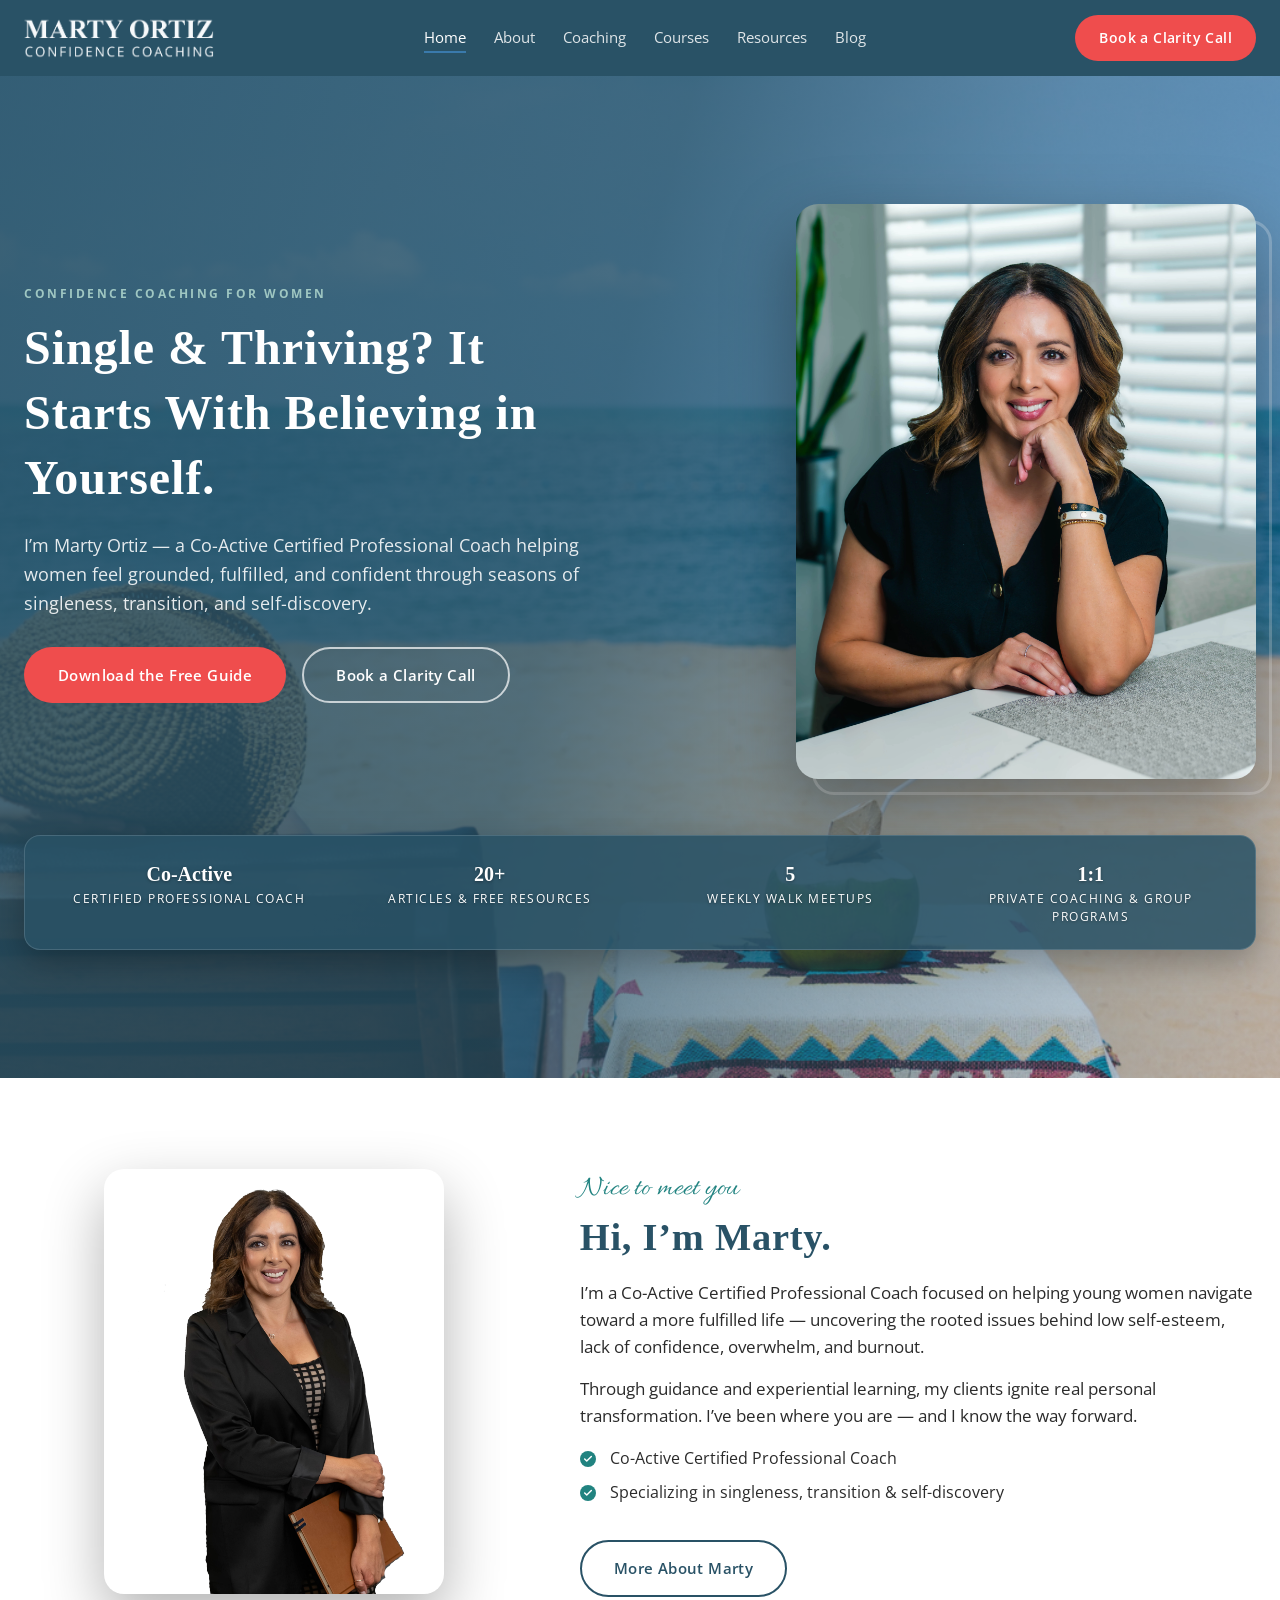
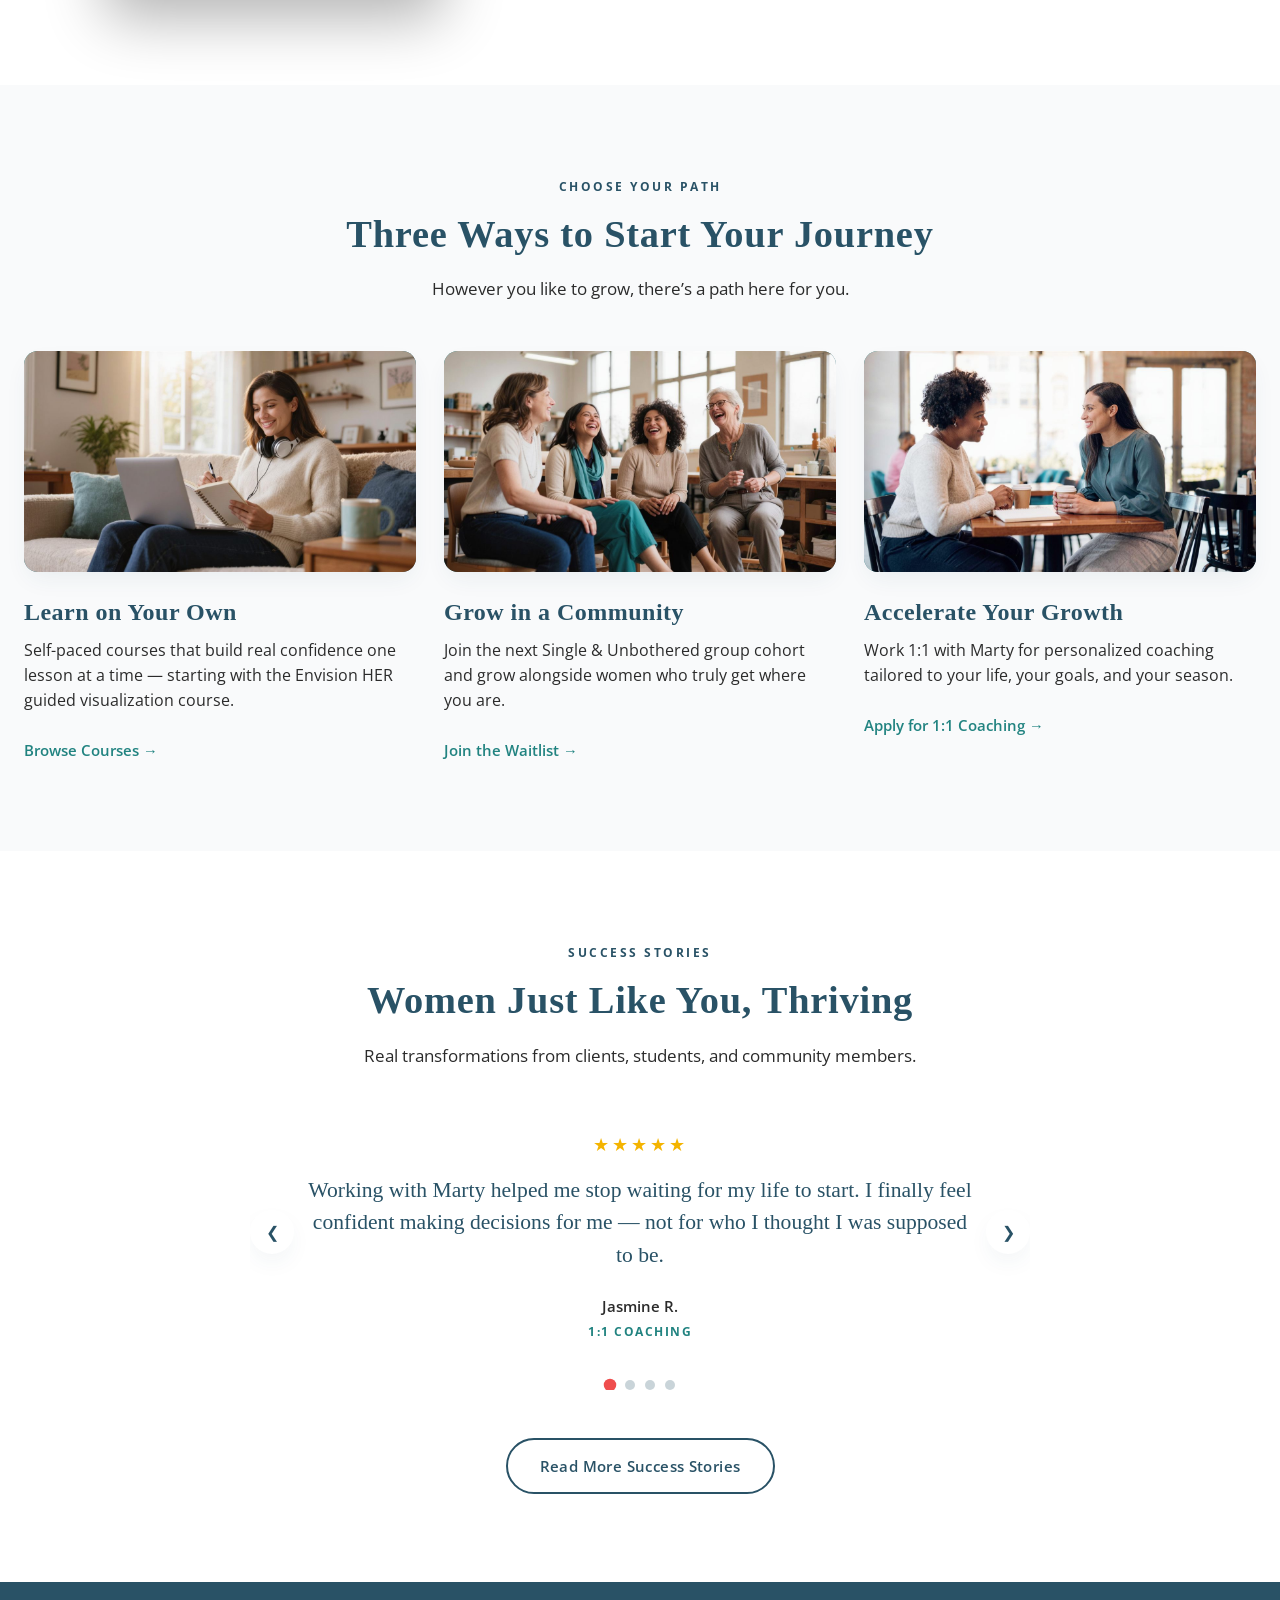
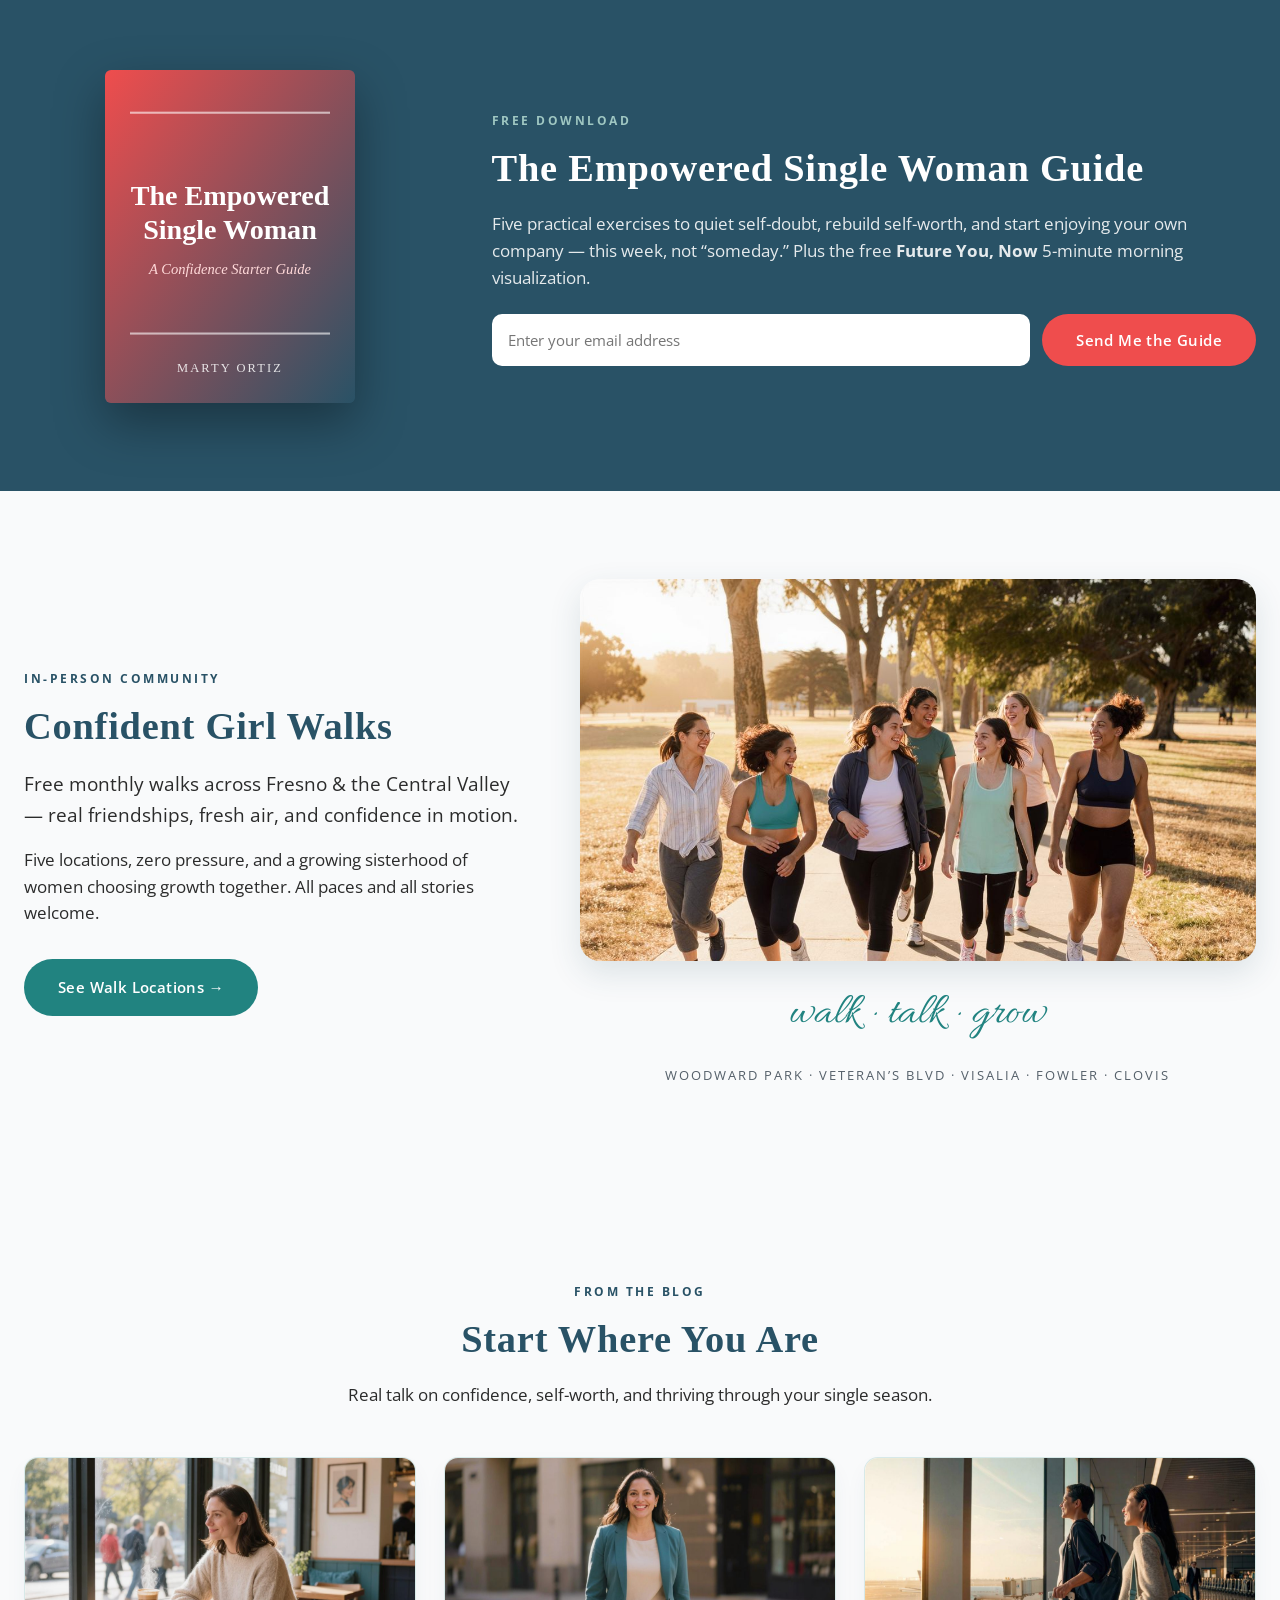
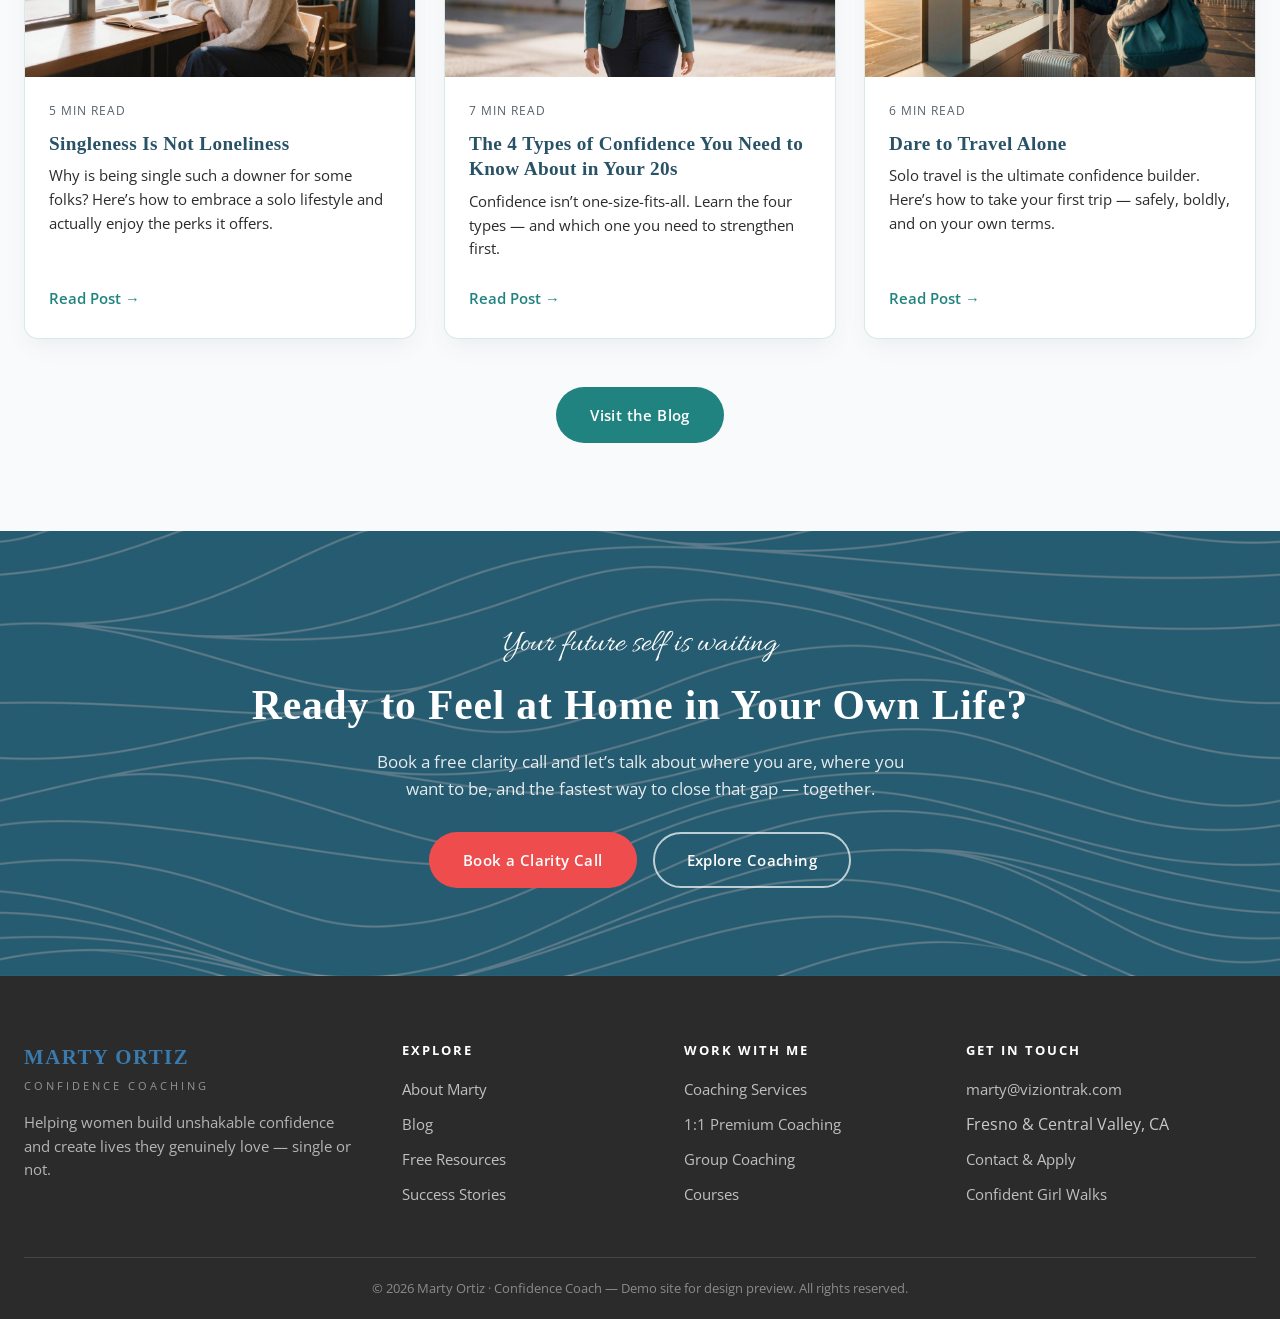
==== demo/index.html @ d579ccc9 "hero update" ====
<!DOCTYPE html>
<html lang="en">
<head>
    <meta charset="UTF-8">
    <meta name="viewport" content="width=device-width, initial-scale=1.0">
    <title>Marty Ortiz &mdash; Confidence Coaching for Single Women | Confidence Coach</title>
    <meta name="description" content="Demo: Confidence coaching for women navigating singleness, transition, and self-discovery. Build unshakable confidence with Marty Ortiz.">
    <link rel="icon" type="image/png" href="images/Asset 4@300x.png">
    <link rel="preconnect" href="https://fonts.googleapis.com">
    <link rel="preconnect" href="https://fonts.gstatic.com" crossorigin>
    <link href="https://fonts.googleapis.com/css2?family=Open+Sans:wght@300;400;600;700&family=Allura&display=swap" rel="stylesheet">
    <link rel="stylesheet" href="css/styles.css">
</head>
<body>

    <!-- ============ Shared header (identical markup on every page) ============ -->
    <header class="site-header" id="siteHeader">
        <div class="container header-inner">
            <a href="index.html" class="brand">
                <img src="images/Asset 4@300x.png" alt="Marty Ortiz Confidence Coaching" class="brand-logo">
            </a>

            <nav class="main-nav" id="mainNav" aria-label="Main navigation">
                <ul>
                    <li><a href="index.html" class="nav-link">Home</a></li>
                    <li><a href="about.html" class="nav-link">About</a></li>
                    <li><a href="coaching.html" class="nav-link">Coaching</a></li>
                    <li><a href="courses.html" class="nav-link">Courses</a></li>
                    <li><a href="resources.html" class="nav-link">Resources</a></li>
                    <li><a href="blog.html" class="nav-link">Blog</a></li>
                    <li class="nav-cta-mobile"><a href="contact.html" class="btn btn-primary btn-sm">Book a Clarity Call</a></li>
                </ul>
            </nav>

            <div class="header-actions">
                <a href="contact.html" class="btn btn-primary btn-nav">Book a Clarity Call</a>
                <button class="nav-toggle" id="navToggle" aria-label="Toggle navigation menu" aria-expanded="false" aria-controls="mainNav">
                    <span></span><span></span><span></span>
                </button>
            </div>
        </div>
    </header>

    <main>
        <!-- ============ Hero ============ -->
        <section class="hero">
            <div class="container">
                <div class="hero-grid">
                    <div class="hero-inner">
                        <span class="eyebrow eyebrow-light">Confidence Coaching for Women</span>
                        <h1>Single &amp; Thriving? It Starts With Believing in Yourself.</h1>
                        <p class="lead">I&rsquo;m Marty Ortiz &mdash; a Co-Active Certified Professional Coach helping women feel grounded, fulfilled, and confident through seasons of singleness, transition, and self-discovery.</p>
                        <div class="hero-ctas">
                            <a href="resources.html" class="btn btn-primary">Download the Free Guide</a>
                            <a href="contact.html" class="btn btn-ghost">Book a Clarity Call</a>
                        </div>
                    </div>
                    <div class="hero-photo">
                        <div class="portrait-frame">
                            <img src="images/Marty Ortiz Home Photos-35.webp" alt="Marty Ortiz, Confidence Coach for women" class="hero-photo-img">
                        </div>
                    </div>
                    <div class="hero-trust reveal">
                        <div class="trust-item">
                            <div class="trust-value">Co-Active</div>
                            <div class="trust-label">Certified Professional Coach</div>
                        </div>
                        <div class="trust-item">
                            <div class="trust-value">20+</div>
                            <div class="trust-label">Articles &amp; Free Resources</div>
                        </div>
                        <div class="trust-item">
                            <div class="trust-value">5</div>
                            <div class="trust-label">Weekly Walk Meetups</div>
                        </div>
                        <div class="trust-item">
                            <div class="trust-value">1:1</div>
                            <div class="trust-label">Private Coaching &amp; Group Programs</div>
                        </div>
                    </div>
                </div>
            </div>
        </section>

        <!-- ============ Meet Marty ============ -->
        <section class="section">
            <div class="container">
                <div class="split">
                    <div class="split-portrait reveal">
                        <div class="portrait-frame">
                            <img src="images/Marty Ortiz Headshots-10.png" alt="Marty Ortiz, Confidence Coach for women" class="portrait-photo">
                        </div>
                    </div>
                    <div class="reveal reveal-delay-1">
                        <span class="accent-script" style="font-size: 1.8rem;">Nice to meet you</span>
                        <h2>Hi, I&rsquo;m Marty.</h2>
                        <p>I&rsquo;m a Co-Active Certified Professional Coach focused on helping young women navigate toward a more fulfilled life &mdash; uncovering the rooted issues behind low self-esteem, lack of confidence, overwhelm, and burnout.</p>
                        <p>Through guidance and experiential learning, my clients ignite real personal transformation. I&rsquo;ve been where you are &mdash; and I know the way forward.</p>
                        <ul class="check-list">
                            <li>Co-Active Certified Professional Coach</li>
                            <li>Specializing in singleness, transition &amp; self-discovery</li>
                        </ul>
                        <a href="about.html" class="btn btn-outline mt-1">More About Marty</a>
                    </div>
                </div>
            </div>
        </section>

        <!-- ============ Journey paths ============ -->
        <section class="section section-alt">
            <div class="container">
                <div class="section-header reveal">
                    <span class="eyebrow">Choose Your Path</span>
                    <h2>Three Ways to Start Your Journey</h2>
                    <p>However you like to grow, there&rsquo;s a path here for you.</p>
                </div>
                <div class="grid grid-3">
                    <div class="card card--flat reveal">
                        <div class="card-media"><img src="images/path-learn-online.jpg" alt="Woman learning online with a laptop while journaling at home"></div>
                            <h3>Learn on Your Own</h3>
                        <p>Self-paced courses that build real confidence one lesson at a time &mdash; starting with the Envision HER guided visualization course.</p>
                        <a href="courses.html" class="card-link">Browse Courses &rarr;</a>
                    </div>
                    <div class="card card--flat reveal reveal-delay-1">
                        <div class="card-media"><img src="images/path-community-circle.jpg" alt="A small circle of women laughing together in a community workshop"></div>
                            <h3>Grow in a Community</h3>
                        <p>Join the next Single &amp; Unbothered group cohort and grow alongside women who truly get where you are.</p>
                        <a href="coaching-group.html" class="card-link">Join the Waitlist &rarr;</a>
                    </div>
                    <div class="card card--flat reveal reveal-delay-2">
                        <div class="card-media"><img src="images/path-1on1-coaching.jpg" alt="A coach and client in a warm one-on-one conversation over coffee"></div>
                            <h3>Accelerate Your Growth</h3>
                        <p>Work 1:1 with Marty for personalized coaching tailored to your life, your goals, and your season.</p>
                        <a href="coaching-1on1.html" class="card-link">Apply for 1:1 Coaching &rarr;</a>
                    </div>
                </div>
            </div>
        </section>


        <!-- ============ Testimonials ============ -->
        <section class="section">
            <div class="container">
                <div class="section-header reveal">
                    <span class="eyebrow">Success Stories</span>
                    <h2>Women Just Like You, Thriving</h2>
                    <p>Real transformations from clients, students, and community members.</p>
                </div>

                <div class="testimonial-slider reveal" id="testimonialSlider">
                    <div class="slider-track">
                        <div class="slider-slide">
                            <div class="stars">&#9733;&#9733;&#9733;&#9733;&#9733;</div>
                            <blockquote>Working with Marty helped me stop waiting for my life to start. I finally feel confident making decisions for me &mdash; not for who I thought I was supposed to be.</blockquote>
                            <div class="quote-author">Jasmine R.</div>
                            <div class="quote-tag">1:1 Coaching</div>
                        </div>
                        <div class="slider-slide">
                            <div class="stars">&#9733;&#9733;&#9733;&#9733;&#9733;</div>
                            <blockquote>Single &amp; Unbothered changed how I see this season of my life. I went from counting the days to actually enjoying them.</blockquote>
                            <div class="quote-author">Alyssa M.</div>
                            <div class="quote-tag">Group Coaching</div>
                        </div>
                        <div class="slider-slide">
                            <div class="stars">&#9733;&#9733;&#9733;&#9733;&#9733;</div>
                            <blockquote>The Envision HER visualizations are part of my morning routine now. Five minutes, and I show up differently all day.</blockquote>
                            <div class="quote-author">Denise T.</div>
                            <div class="quote-tag">Envision HER Course</div>
                        </div>
                        <div class="slider-slide">
                            <div class="stars">&#9733;&#9733;&#9733;&#9733;&#9733;</div>
                            <blockquote>Confident Girl Walks got me out of the house and into a community. I came for the walks and stayed for the friendships.</blockquote>
                            <div class="quote-author">Mariana G.</div>
                            <div class="quote-tag">Confident Girl Walks</div>
                        </div>
                    </div>
                    <button class="slider-arrow slider-prev" aria-label="Previous testimonial">&#10094;</button>
                    <button class="slider-arrow slider-next" aria-label="Next testimonial">&#10095;</button>
                    <div class="slider-dots"></div>
                </div>

                <div class="text-center mt-3 reveal">
                    <a href="success-stories.html" class="btn btn-outline">Read More Success Stories</a>
                </div>
            </div>
        </section>

        <!-- ============ Free guide banner (lead magnet) ============ -->
        <section class="section guide-banner">
            <div class="container">
                <div class="guide-grid">
                    <div class="guide-cover reveal">
                        <svg viewBox="0 0 240 320" role="img" aria-label="The Empowered Single Woman guide cover">
                            <defs>
                                <linearGradient id="guideBg" x1="0" y1="0" x2="1" y2="1">
                                    <stop offset="0" stop-color="#ef4d4d"/>
                                    <stop offset="1" stop-color="#295266"/>
                                </linearGradient>
                            </defs>
                            <rect width="240" height="320" rx="4" fill="url(#guideBg)"/>
                            <rect x="24" y="40" width="192" height="2" fill="#ffffff" opacity="0.6"/>
                            <text x="120" y="130" text-anchor="middle" font-family="Georgia, serif" font-size="27" font-weight="bold" fill="#ffffff">The Empowered</text>
                            <text x="120" y="162" text-anchor="middle" font-family="Georgia, serif" font-size="27" font-weight="bold" fill="#ffffff">Single Woman</text>
                            <text x="120" y="196" text-anchor="middle" font-family="Georgia, serif" font-size="14" font-style="italic" fill="#ffd9d9">A Confidence Starter Guide</text>
                            <text x="120" y="290" text-anchor="middle" font-family="Georgia, serif" font-size="12" letter-spacing="2" fill="#ffffff" opacity="0.85">MARTY ORTIZ</text>
                            <rect x="24" y="252" width="192" height="2" fill="#ffffff" opacity="0.6"/>
                        </svg>
                    </div>
                    <div class="reveal reveal-delay-1">
                        <span class="eyebrow eyebrow-light">Free Download</span>
                        <h2>The Empowered Single Woman Guide</h2>
                        <p>Five practical exercises to quiet self-doubt, rebuild self-worth, and start enjoying your own company &mdash; this week, not &ldquo;someday.&rdquo; Plus the free <strong>Future You, Now</strong> 5-minute morning visualization.</p>
                        <form class="optin-form" data-optin novalidate>
                            <input type="email" class="form-control" placeholder="Enter your email address" aria-label="Email address" required>
                            <button type="submit" class="btn btn-primary">Send Me the Guide</button>
                        </form>
                        <div class="form-success" role="status">You&rsquo;re in! Check your inbox &mdash; your guide is on its way. (Demo: no email is actually sent.)</div>
                    </div>
                </div>
            </div>
        </section>

        <!-- ============ Community: Confident Girl Walks ============ -->
        <section class="section section-alt">
            <div class="container">
                <div class="split reveal" style="align-items:center;">
                    <div>
                        <span class="eyebrow">In-Person Community</span>
                        <h2>Confident Girl Walks</h2>
                        <p class="lead">Free monthly walks across Fresno &amp; the Central Valley &mdash; real friendships, fresh air, and confidence in motion.</p>
                        <p>Five locations, zero pressure, and a growing sisterhood of women choosing growth together. All paces and all stories welcome.</p>
                        <a href="confident-girl-walks.html" class="btn btn-secondary" style="margin-top:1rem;">See Walk Locations &rarr;</a>
                    </div>
                    <div class="text-center">
                        <img src="images/community-walk-group.jpg" alt="Women laughing and walking together at a Confident Girl Walk" style="width:100%; border-radius:20px; box-shadow:var(--shadow-md); display:block; margin-bottom:18px;">
                        <span class="accent-script" style="font-size:2.8rem; color:var(--accent-teal);">walk &middot; talk &middot; grow</span>
                        <p style="font-size:0.82rem; letter-spacing:2px; text-transform:uppercase; color:var(--text-light); margin-top:14px;">Woodward Park &middot; Veteran&rsquo;s Blvd &middot; Visalia &middot; Fowler &middot; Clovis</p>
                    </div>
                </div>
            </div>
        </section>

        <!-- ============ Blog teaser ============ -->
        <section class="section section-alt">
            <div class="container">
                <div class="section-header reveal">
                    <span class="eyebrow">From the Blog</span>
                    <h2>Start Where You Are</h2>
                    <p>Real talk on confidence, self-worth, and thriving through your single season.</p>
                </div>
                <div class="grid grid-3">
                    <article class="card blog-card reveal">
                        <div class="blog-thumb thumb-1" style="background-image:url('images/blog-thumb-singleness.jpg'); background-size:cover; background-position:center;">
                        </div>
                        <div class="blog-body">
                            <div class="blog-meta">5 min read</div>
                            <h3>Singleness Is Not Loneliness</h3>
                            <p>Why is being single such a downer for some folks? Here&rsquo;s how to embrace a solo lifestyle and actually enjoy the perks it offers.</p>
                            <a href="blog-post.html" class="card-link">Read Post &rarr;</a>
                        </div>
                    </article>
                    <article class="card blog-card reveal reveal-delay-1">
                        <div class="blog-thumb thumb-2" style="background-image:url('images/blog-thumb-confidence-street.jpg'); background-size:cover; background-position:center;">
                        </div>
                        <div class="blog-body">
                            <div class="blog-meta">7 min read</div>
                            <h3>The 4 Types of Confidence You Need to Know About in Your 20s</h3>
                            <p>Confidence isn&rsquo;t one-size-fits-all. Learn the four types &mdash; and which one you need to strengthen first.</p>
                            <a href="blog-post.html" class="card-link">Read Post &rarr;</a>
                        </div>
                    </article>
                    <article class="card blog-card reveal reveal-delay-2">
                        <div class="blog-thumb thumb-3" style="background-image:url('images/blog-thumb-solo-travel.jpg'); background-size:cover; background-position:center;">
                        </div>
                        <div class="blog-body">
                            <div class="blog-meta">6 min read</div>
                            <h3>Dare to Travel Alone</h3>
                            <p>Solo travel is the ultimate confidence builder. Here&rsquo;s how to take your first trip &mdash; safely, boldly, and on your own terms.</p>
                            <a href="blog-post.html" class="card-link">Read Post &rarr;</a>
                        </div>
                    </article>
                </div>
                <div class="text-center mt-3 reveal">
                    <a href="blog.html" class="btn btn-secondary">Visit the Blog</a>
                </div>
            </div>
        </section>

        <!-- ============ Final CTA ============ -->
        <section class="section bg-teal cta-final text-center">
            <div class="container">
                <span class="accent-script">Your future self is waiting</span>
                <h2>Ready to Feel at Home in Your Own Life?</h2>
                <p>Book a free clarity call and let&rsquo;s talk about where you are, where you want to be, and the fastest way to close that gap &mdash; together.</p>
                <div class="cta-buttons">
                    <a href="contact.html" class="btn btn-primary">Book a Clarity Call</a>
                    <a href="coaching.html" class="btn btn-ghost">Explore Coaching</a>
                </div>
            </div>
        </section>
    </main>

    <!-- ============ Shared footer (identical markup on every page) ============ -->
    <footer class="site-footer">
        <div class="container">
            <div class="footer-grid">
                <div>
                    <div class="footer-brand-name">Marty Ortiz</div>
                    <div class="footer-brand-tag">Confidence Coaching</div>
                    <p>Helping women build unshakable confidence and create lives they genuinely love &mdash; single or not.</p>
                </div>
                <div>
                    <div class="footer-heading">Explore</div>
                    <ul class="footer-links">
                        <li><a href="about.html">About Marty</a></li>
                        <li><a href="blog.html">Blog</a></li>
                        <li><a href="resources.html">Free Resources</a></li>
                        <li><a href="success-stories.html">Success Stories</a></li>
                    </ul>
                </div>
                <div>
                    <div class="footer-heading">Work With Me</div>
                    <ul class="footer-links">
                        <li><a href="coaching.html">Coaching Services</a></li>
                        <li><a href="coaching-1on1.html">1:1 Premium Coaching</a></li>
                        <li><a href="coaching-group.html">Group Coaching</a></li>
                        <li><a href="courses.html">Courses</a></li>
                    </ul>
                </div>
                <div>
                    <div class="footer-heading">Get In Touch</div>
                    <ul class="footer-links">
                        <li><a href="mailto:marty@viziontrak.com">marty@viziontrak.com</a></li>
                        <li>Fresno &amp; Central Valley, CA</li>
                        <li><a href="contact.html">Contact &amp; Apply</a></li>
                        <li><a href="confident-girl-walks.html">Confident Girl Walks</a></li>
                    </ul>
                </div>
            </div>
            <div class="footer-bottom">
                &copy; <span class="js-year">2026</span> Marty Ortiz &middot; Confidence Coach &mdash; Demo site for design preview. All rights reserved.
            </div>
        </div>
    </footer>

    <script src="js/main.js"></script>
</body>
</html>
---- demo/css/styles.css ----
/* ============================================================
   VIZION TRAK - MARTY ORTIZ CONFIDENCE COACHING (DEMO)
   Design system built from design.md brand tokens
   ------------------------------------------------------------
   Primary Blue #3a7aac | Deep Teal #218380 | Charcoal #2b2b2b
   Dark Navy  #295266 | Vibrant Red #ef4d4d
   Headings: Times New Roman Bold
   Body:     Open Sans Light / Regular
   Accent:   Allura
   ============================================================ */

:root {
    /* Brand palette */
    --brand-primary-blue: #3a7aac;
    --brand-deep-teal: #218380;
    --brand-charcoal: #2b2b2b;
    --brand-dark-navy: #295266;
    --brand-vibrant-red: #ef4d4d;

    /* Semantic aliases */
    --primary: var(--brand-primary-blue);
    --primary-dark: var(--brand-dark-navy);
    --accent: var(--brand-vibrant-red);
    --accent-teal: var(--brand-deep-teal);
    --text-main: var(--brand-charcoal);
    --text-light: #55606a;
    --bg-white: #ffffff;
    --bg-offwhite: #F9FAFB;
    --bg-light: #edf3f8;

    /* Typography */
    --font-heading: 'Times New Roman', Georgia, serif;
    --font-body: 'Open Sans', 'Segoe UI', Tahoma, Geneva, Verdana, sans-serif;
    --font-accent: 'Allura', 'Brush Script MT', cursive;

    /* Layout & effects */
    --container: 1368px;
    --radius: 14px;
    --shadow-sm: 0 10px 25px -5px rgba(41, 82, 102, 0.08);
    --shadow-md: 0 12px 32px rgba(41, 82, 102, 0.14);
    --transition: all 0.25s ease;
}

/* ---------- Cross-Document View Transitions (per transitions-guide.md) ---------- */
@media (prefers-reduced-motion: no-preference) {
    @view-transition {
        navigation: auto;
    }

    /* Fixed header navigation during transitions */
    .site-header {
        view-transition-name: site-header;
    }

    /* Animate main content container across page loads */
    main {
        view-transition-name: page-content;
    }

    ::view-transition-group(page-content) {
        animation-duration: 0.4s;
        animation-timing-function: cubic-bezier(0.4, 0, 0.2, 1);
    }

    ::view-transition-old(page-content) {
        animation-name: page-slide-out;
    }

    ::view-transition-new(page-content) {
        animation-name: page-slide-in;
    }

    /* Shared Element Morph Transitions */
    .hero-portrait, .hero-photo, .portrait-card {
        view-transition-name: marty-portrait;
    }

    .blog-thumb-featured, .blog-post-hero-thumb {
        view-transition-name: featured-blog-image;
    }

    @keyframes page-slide-out {
        from {
            opacity: 1;
            transform: translateY(0);
        }
        to {
            opacity: 0;
            transform: translateY(-12px);
        }
    }

    @keyframes page-slide-in {
        from {
            opacity: 0;
            transform: translateY(16px);
        }
        to {
            opacity: 1;
            transform: translateY(0);
        }
    }
}

/* ---------- Reset & base ---------- */
* { margin: 0; padding: 0; box-sizing: border-box; }

html { scroll-behavior: smooth; }

body {
    font-family: var(--font-body);
    font-weight: 400;
    color: var(--text-main);
    line-height: 1.6;
    background-color: var(--bg-white);
}

img { max-width: 100%; display: block; }

a { color: var(--primary-dark); text-decoration: none; transition: var(--transition); }
a:hover { color: var(--primary); }

ul { list-style: none; }

/* ---------- Typography ---------- */
h1, h2, h3, h4 {
    font-family: var(--font-heading);
    font-weight: 700;
    color: var(--primary-dark);
    line-height: 1.35;
    letter-spacing: 0.02em;
    margin-bottom: 1rem;
}
h1 { font-size: 3rem; }
h2 { font-size: 2.4rem; }
h3 { font-size: 1.5rem; }
h4 { font-size: 1.15rem; }

p { margin-bottom: 1rem; font-size: 1.05rem; color: var(--text-main); }

.accent-script {
    font-family: var(--font-accent);
    color: var(--accent-teal);
    font-weight: 400;
    font-size: 1.6rem;
}

.eyebrow {
    display: inline-block;
    font-size: 0.78rem;
    font-weight: 700;
    letter-spacing: 2.5px;
    text-transform: uppercase;
    color: var(--primary-dark);
    margin-bottom: 0.75rem;
}

.lead { font-size: 1.2rem; }

/* ---------- Layout ---------- */
.container {
    width: 100%;
    max-width: var(--container);
    margin: 0 auto;
    padding: 0 24px;
}

.section { padding: 88px 0; }
.section-alt { background-color: var(--bg-offwhite); }
.section-teal { background-color: var(--accent-teal); }
.section-teal h2, .section-teal h3 { color: #ffffff; }
.section-teal p { color: rgba(255, 255, 255, 0.9); }

.section-header {
    max-width: 640px;
    margin: 0 auto 3rem;
    text-align: center;
}

.grid { display: grid; gap: 28px; }
.grid-2 { grid-template-columns: repeat(2, 1fr); }
.grid-3 { grid-template-columns: repeat(3, 1fr); }
.grid-4 { grid-template-columns: repeat(4, 1fr); }

/* ---------- Buttons ---------- */
.btn {
    display: inline-block;
    padding: 14px 32px;
    border-radius: 50px;
    font-family: var(--font-body);
    font-size: 0.95rem;
    font-weight: 600;
    letter-spacing: 0.4px;
    text-align: center;
    cursor: pointer;
    border: 2px solid transparent;
    transition: var(--transition);
}

.btn-primary { background-color: var(--accent); color: #ffffff; }
.btn-primary:hover {
    background-color: #d93e3e;
    color: #ffffff;
    transform: translateY(-2px);
    box-shadow: 0 8px 20px rgba(239, 77, 77, 0.35);
}

.btn-secondary { background-color: var(--accent-teal); color: #ffffff; }
.btn-secondary:hover {
    background-color: var(--primary-dark);
    color: #ffffff;
    transform: translateY(-2px);
    box-shadow: 0 8px 20px rgba(33, 131, 128, 0.35);
}

.btn-ghost { background-color: transparent; color: #ffffff; border-color: rgba(255, 255, 255, 0.7); }
.btn-ghost:hover { background-color: rgba(255, 255, 255, 0.12); color: #ffffff; }

.btn-outline { background-color: transparent; color: var(--primary-dark); border-color: var(--primary-dark); }
.btn-outline:hover { background-color: var(--primary-dark); color: #ffffff; }

/* Brand button variants (Chunk 9 - used across sub-pages) */
.btn-teal { background-color: var(--accent-teal); color: #ffffff; }
.btn-teal:hover { background-color: var(--primary-dark); color: #ffffff; transform: translateY(-2px); box-shadow: var(--shadow-md); }
.btn-accent { background-color: var(--accent); color: #ffffff; }
.btn-accent:hover { background-color: #d63838; color: #ffffff; transform: translateY(-2px); box-shadow: var(--shadow-md); }

.btn-sm { padding: 10px 22px; font-size: 0.85rem; }

/* ---------- Cards ---------- */
.card {
    background: var(--bg-white);
    border-radius: var(--radius);
    box-shadow: var(--shadow-sm);
    padding: 32px 28px;
    border: 1px solid rgba(33, 131, 128, 0.18);
    transition: var(--transition);
}
.card:hover { transform: translateY(-6px); box-shadow: var(--shadow-md); }

.card-icon {
    width: 56px;
    height: 56px;
    border-radius: 16px;
    display: flex;
    align-items: center;
    justify-content: center;
    background: var(--accent-teal);
    margin-bottom: 1.2rem;
    color: #ffffff;
}
.card-icon svg { width: 28px; height: 28px; }
.card-icon img {
    width: 100%;
    height: 100%;
    object-fit: cover;
    display: block;
    border-radius: inherit;
}

.card-media {
    margin: -32px -28px 24px;
    height: auto;
    aspect-ratio: 16 / 9;
    min-height: 160px;
    overflow: hidden;
    border-radius: var(--radius) var(--radius) 0 0;
    background: linear-gradient(135deg, var(--accent-teal), var(--primary-dark));
}
.card-media img { width: 100%; height: 100%; object-fit: cover; display: block; }

/* Flat card variant — no box chrome; imagery + text float on tinted bg */
.card--flat {
    background: transparent;
    border: none;
    box-shadow: none;
    padding: 0;
}
.card--flat:hover { transform: none; box-shadow: none; }
.card--flat .card-media {
    margin: 0 0 24px;
    border-radius: var(--radius);
    box-shadow: var(--shadow-sm);
}

.card h3 { margin-bottom: 0.6rem; }
.card p { font-size: 0.98rem; }
.card-link {
    display: inline-block;
    margin-top: 0.6rem;
    font-weight: 600;
    font-size: 0.92rem;
    color: var(--accent-teal);
}
.card-link:hover { color: var(--accent); }


/* ---------- Eyebrow variant on dark backgrounds ---------- */
.eyebrow-light { color: #9fc7c2; }

/* ---------- Header / Navigation ---------- */
.site-header {
    position: sticky;
    top: 0;
    z-index: 100;
    background-color: var(--primary-dark);
    transition: var(--transition);
}
.site-header.scrolled { box-shadow: 0 4px 18px rgba(0, 0, 0, 0.25); }

.header-inner {
    display: flex;
    align-items: center;
    justify-content: space-between;
    gap: 24px;
    height: 76px;
}

.brand { display: flex; align-items: center; line-height: 1.15; text-decoration: none; }
.brand-logo {
    height: 44px;
    width: auto;
    display: block;
}
.brand-name {
    font-family: var(--font-heading);
    font-size: 1.45rem;
    font-weight: 700;
    letter-spacing: 1.5px;
    text-transform: uppercase;
    color: #ffffff;
}
.brand-tag {
    font-size: 0.62rem;
    font-weight: 400;
    letter-spacing: 3px;
    text-transform: uppercase;
    color: var(--primary);
}
.brand:hover .brand-name { color: #ffffff; }

.main-nav ul { display: flex; gap: 28px; align-items: center; }
.nav-link {
    color: rgba(255, 255, 255, 0.85);
    font-size: 0.92rem;
    font-weight: 400;
    position: relative;
    padding: 6px 0;
}
.nav-link::after {
    content: '';
    position: absolute;
    left: 0;
    bottom: 0;
    width: 0;
    height: 2px;
    background-color: var(--primary);
    transition: var(--transition);
}
.nav-link:hover, .nav-link.active { color: #ffffff; }
.nav-link:hover::after, .nav-link.active::after { width: 100%; }

.header-actions { display: flex; align-items: center; gap: 16px; }
.btn-nav { padding: 10px 22px; font-size: 0.85rem; }
.nav-cta-mobile { display: none; }

.nav-toggle {
    display: none;
    flex-direction: column;
    justify-content: center;
    gap: 5px;
    width: 44px;
    height: 44px;
    background: transparent;
    border: none;
    cursor: pointer;
    padding: 8px;
}
.nav-toggle span {
    display: block;
    height: 2px;
    width: 100%;
    background-color: #ffffff;
    border-radius: 2px;
    transition: var(--transition);
}
.nav-toggle.open span:nth-child(1) { transform: translateY(7px) rotate(45deg); }
.nav-toggle.open span:nth-child(2) { opacity: 0; }
.nav-toggle.open span:nth-child(3) { transform: translateY(-7px) rotate(-45deg); }

/* ---------- Hero ---------- */
.hero {
    background-image: url('../images/iStock-2278855256.jpg');
    background-size: cover;
    background-position: center 62%;
    background-repeat: no-repeat;
    background-color: var(--brand-dark-navy);
    color: #ffffff;
    padding: 128px 0;
    position: relative;
    overflow: hidden;
}
.hero::before {
    content: '';
    position: absolute;
    inset: 0;
    /* Stronger navy on the left (over the text), lighter over Marty on the right */
    background: linear-gradient(105deg, rgba(41, 82, 102, 0.88) 0%, rgba(41, 82, 102, 0.78) 45%, rgba(41, 82, 102, 0.45) 70%, rgba(41, 82, 102, 0.18) 100%);
    pointer-events: none;
}
.hero-inner { position: relative; z-index: 1; }
.hero h1 { color: #ffffff; margin-bottom: 1.2rem; }
.hero p { color: rgba(255, 255, 255, 0.88); }
.hero .lead { font-size: 1.15rem; }
.hero-ctas { display: flex; gap: 16px; flex-wrap: wrap; margin-top: 1.8rem; }

/* ---------- Footer ---------- */
.site-footer { background-color: var(--brand-charcoal); color: rgba(255, 255, 255, 0.75); }
.footer-grid {
    display: grid;
    grid-template-columns: 1.4fr 1fr 1fr 1.2fr;
    gap: 40px;
    padding: 64px 0 40px;
}
.footer-brand-name {
    font-family: var(--font-heading);
    font-size: 1.3rem;
    font-weight: 700;
    letter-spacing: 1.5px;
    text-transform: uppercase;
    color: var(--primary);
    margin-bottom: 4px;
}
.footer-brand-tag {
    font-size: 0.7rem;
    letter-spacing: 3px;
    text-transform: uppercase;
    color: rgba(255, 255, 255, 0.5);
    margin-bottom: 1rem;
}
.site-footer p { font-size: 0.92rem; color: rgba(255, 255, 255, 0.65); }
.footer-heading {
    font-family: var(--font-body);
    font-size: 0.8rem;
    font-weight: 700;
    letter-spacing: 2px;
    text-transform: uppercase;
    color: #ffffff;
    margin-bottom: 1rem;
}
.footer-links li { margin-bottom: 0.6rem; }
.footer-links a { color: rgba(255, 255, 255, 0.7); font-size: 0.92rem; }
.footer-links a:hover { color: var(--primary); }
.footer-bottom {
    border-top: 1px solid rgba(255, 255, 255, 0.12);
    padding: 20px 0;
    text-align: center;
    font-size: 0.82rem;
    color: rgba(255, 255, 255, 0.45);
}

/* ---------- Forms ---------- */
.form-group { margin-bottom: 1.2rem; }
.form-group label {
    display: block;
    font-size: 0.85rem;
    font-weight: 600;
    color: var(--primary-dark);
    margin-bottom: 0.4rem;
}
.form-control {
    width: 100%;
    padding: 13px 16px;
    font-family: var(--font-body);
    font-size: 0.95rem;
    font-weight: 400;
    color: var(--text-main);
    background: var(--bg-white);
    border: 1.5px solid #d5dfe8;
    border-radius: 10px;
    transition: var(--transition);
}
.form-control:focus {
    outline: none;
    border-color: var(--primary);
    box-shadow: 0 0 0 3px rgba(58, 122, 172, 0.18);
}
textarea.form-control { resize: vertical; min-height: 120px; }
.form-note { font-size: 0.8rem; color: var(--text-light); }
.form-success {
    display: none;
    background: #e7f6f3;
    border: 1px solid var(--accent-teal);
    color: #155e57;
    padding: 16px 20px;
    border-radius: 10px;
    font-size: 0.95rem;
}
.form-success.show { display: block; }

/* ---------- Scroll reveal ---------- */
.reveal {
    opacity: 0;
    transform: translateY(28px);
    transition: opacity 0.6s ease, transform 0.6s ease;
}
.reveal.visible { opacity: 1; transform: translateY(0); }
.reveal-delay-1 { transition-delay: 0.12s; }
.reveal-delay-2 { transition-delay: 0.24s; }

@media (prefers-reduced-motion: reduce) {
    .reveal { opacity: 1; transform: none; transition: none; }
    html { scroll-behavior: auto; }
}

/* ---------- Utilities ---------- */
.text-center { text-align: center; }
.mt-1 { margin-top: 1rem; }
.mt-2 { margin-top: 2rem; }
.mt-3 { margin-top: 3rem; }
.mb-0 { margin-bottom: 0; }

/* ---------- Responsive ---------- */
@media (max-width: 960px) {
    .grid-4 { grid-template-columns: repeat(2, 1fr); }
    .grid-3 { grid-template-columns: repeat(2, 1fr); }
    .footer-grid { grid-template-columns: repeat(2, 1fr); }
}

@media (max-width: 768px) {
    h1 { font-size: 2.2rem; }
    h2 { font-size: 1.9rem; }
    .section { padding: 64px 0; }

    .main-nav {
        position: absolute;
        top: 76px;
        left: 0;
        right: 0;
        background-color: var(--primary-dark);
        border-top: 1px solid rgba(255, 255, 255, 0.12);
        max-height: 0;
        overflow: hidden;
        transition: max-height 0.3s ease;
    }
    .main-nav.open { max-height: 480px; }
    .main-nav ul { flex-direction: column; align-items: flex-start; gap: 0; padding: 12px 24px 22px; }
    .main-nav li { width: 100%; }
    .nav-link { display: block; padding: 12px 0; }
    .nav-cta-mobile { display: block; margin-top: 10px; }
    .nav-toggle { display: flex; }
    .btn-nav { display: none; }

    .hero { padding: 88px 0; }
    .grid-2, .grid-3, .grid-4 { grid-template-columns: 1fr; }
    .footer-grid { grid-template-columns: 1fr; gap: 28px; padding: 48px 0 32px; }
}


/* ============================================================
   CHUNK 1 - HOME PAGE COMPONENTS
   ============================================================ */

/* ---------- Hero grid + portrait ---------- */
.hero-grid {
    display: grid;
    grid-template-columns: 1fr 1fr;
    grid-template-areas:
        "inner photo"
        "trust trust";
    gap: 56px;
    align-items: center;
    position: relative;
    z-index: 1;
}
.hero-inner { grid-area: inner; }
.hero-photo { grid-area: photo; }
.hero-trust { grid-area: trust; }

/* Trust signals inside the hero — dark translucent panel so they read clearly over the busy bg image */
.hero-trust {
    display: grid;
    grid-template-columns: repeat(4, 1fr);
    gap: 24px;
    padding: 22px 26px;
    background: rgba(41, 82, 102, 0.86);
    border: 1px solid rgba(255, 255, 255, 0.14);
    border-radius: 16px;
    box-shadow: 0 12px 34px rgba(0, 0, 0, 0.28);
    text-align: center;
}
.hero-trust .trust-item .trust-value {
    font-family: var(--font-heading);
    font-weight: 700;
    font-size: 1.25rem;
    color: #ffffff;
    text-shadow: 0 1px 3px rgba(0, 0, 0, 0.35);
}
.hero-trust .trust-item .trust-label {
    font-size: 0.72rem;
    letter-spacing: 1.5px;
    text-transform: uppercase;
    color: #ffffff;
    text-shadow: 0 1px 3px rgba(0, 0, 0, 0.35);
}

/* Hero photo (right column) — framed, true <img> so the person is never cropped */
.hero-photo {
    max-width: 460px;
    justify-self: end;
    position: relative;
}
.hero-photo::before {
    content: '';
    position: absolute;
    inset: 16px -16px -16px 16px;
    border: 3px solid rgba(255, 255, 255, 0.25);
    border-radius: 22px;
    z-index: 0;
}
.hero-photo .portrait-frame {
    border-radius: 22px;
    overflow: hidden;
    box-shadow: 0 28px 70px rgba(0, 0, 0, 0.35);
    position: relative;
    z-index: 1;
}
.hero-photo .portrait-frame img {
    display: block;
    width: 100%;
    height: auto;
    aspect-ratio: 4 / 5;
    object-fit: cover;
    object-position: 50% 20%;
}
.hero-portrait::before {
    content: '';
    position: absolute;
    inset: 18px -18px -18px 18px;
    border: 3px solid rgba(255, 255, 255, 0.35);
    border-radius: 20px;
    z-index: 0;
}
.portrait-frame {
    border-radius: 20px;
    overflow: hidden;
    box-shadow: 0 24px 60px rgba(0, 0, 0, 0.3);
    position: relative;
    z-index: 1;
}
.portrait-frame svg, .portrait-frame img { display: block; width: 100%; height: auto; }

/* Wide photo variant — full-bleed (non-transparent) hero photo */
.hero-portrait--wide { max-width: 500px; }
.hero-portrait--wide::before {
    inset: 14px -14px -14px 14px;
    border-radius: 16px;
}
.portrait-frame--photo { border-radius: 16px; }
.portrait-frame--photo img {
    aspect-ratio: 4 / 3;
    object-fit: cover;
    object-position: 35% 45%;
}

/* ---------- Trust strip ---------- */
.trust-strip {
    background-color: #F9FAFB;
    border-bottom: 1px solid rgba(33, 131, 128, 0.15);
}
.trust-strip-inner {
    display: grid;
    grid-template-columns: repeat(4, 1fr);
    gap: 24px;
    padding: 28px 0;
    text-align: center;
}
.trust-item .trust-value {
    font-family: var(--font-heading);
    font-weight: 700;
    font-size: 1.25rem;
    color: var(--primary-dark);
}
.trust-item .trust-label {
    font-size: 0.78rem;
    letter-spacing: 1.5px;
    text-transform: uppercase;
    color: var(--text-light);
}

/* ---------- Split section (Meet Marty) ---------- */
.split {
    display: grid;
    grid-template-columns: 0.85fr 1.15fr;
    gap: 56px;
    align-items: center;
}
.split-portrait { max-width: 340px; margin: 0 auto; }

.check-list { margin: 0.4rem 0 1.2rem; }
.check-list li {
    position: relative;
    padding-left: 30px;
    margin-bottom: 0.55rem;
    font-size: 0.98rem;
    color: var(--text-main);
}
.check-list li::before {
    content: '';
    position: absolute;
    left: 0;
    top: 5px;
    width: 16px;
    height: 16px;
    border-radius: 50%;
    background-color: var(--accent-teal);
    background-image: url("data:image/svg+xml,%3Csvg xmlns='http://www.w3.org/2000/svg' viewBox='0 0 24 24' fill='none' stroke='white' stroke-width='3.5' stroke-linecap='round' stroke-linejoin='round'%3E%3Cpolyline points='20 6 9 17 4 12'/%3E%3C/svg%3E");
    background-size: 10px;
    background-repeat: no-repeat;
    background-position: center;
}

/* ---------- Testimonial slider ---------- */
.testimonial-slider {
    position: relative;
    max-width: 780px;
    margin: 0 auto;
    overflow: hidden;
}
.slider-track { display: flex; transition: transform 0.5s ease; }
.slider-slide { min-width: 100%; padding: 12px 56px 28px; text-align: center; }
.slider-slide .stars {
    color: #f4b400;
    font-size: 1.1rem;
    letter-spacing: 3px;
    margin-bottom: 1rem;
}
.slider-slide blockquote {
    font-family: var(--font-heading);
    font-size: 1.35rem;
    line-height: 1.5;
    color: var(--primary-dark);
    margin-bottom: 1.4rem;
}
.slider-slide .quote-author { font-weight: 600; color: var(--text-main); font-size: 0.95rem; }
.slider-slide .quote-tag {
    display: inline-block;
    margin-top: 4px;
    font-size: 0.75rem;
    font-weight: 700;
    letter-spacing: 1.5px;
    text-transform: uppercase;
    color: var(--accent-teal);
}
.slider-arrow {
    position: absolute;
    top: 42%;
    transform: translateY(-50%);
    width: 44px;
    height: 44px;
    border-radius: 50%;
    border: none;
    background: var(--bg-white);
    color: var(--primary-dark);
    font-size: 1rem;
    cursor: pointer;
    box-shadow: var(--shadow-sm);
    transition: var(--transition);
}
.slider-arrow:hover { background: var(--primary-dark); color: #ffffff; }
.slider-prev { left: 0; }
.slider-next { right: 0; }
.slider-dots { display: flex; justify-content: center; gap: 10px; margin-top: 0.5rem; }
.slider-dot {
    width: 10px;
    height: 10px;
    border-radius: 50%;
    border: none;
    background: rgba(41, 82, 102, 0.25);
    cursor: pointer;
    transition: var(--transition);
    padding: 0;
}
.slider-dot.active { background: var(--accent); transform: scale(1.25); }

/* ---------- Guide banner (lead magnet) ---------- */
.guide-banner {
    background: var(--primary-dark);
    color: #ffffff;
}
.guide-grid {
    display: grid;
    grid-template-columns: 0.7fr 1.3fr;
    gap: 56px;
    align-items: center;
}
.guide-cover {
    max-width: 250px;
    margin: 0 auto;
    transform: rotate(-4deg);
    box-shadow: 0 20px 50px rgba(0, 0, 0, 0.35);
    border-radius: 6px;
    overflow: hidden;
}
.guide-cover svg { display: block; width: 100%; height: auto; }
.guide-banner h2 { color: #ffffff; }
.guide-banner p { color: rgba(255, 255, 255, 0.88); }
.optin-form { display: flex; gap: 12px; margin-top: 1.4rem; }
.optin-form .form-control { flex: 1; border: none; }
.optin-form .btn { white-space: nowrap; }
.guide-banner .form-success {
    background: rgba(255, 255, 255, 0.12);
    border-color: rgba(255, 255, 255, 0.4);
    color: #ffffff;
    margin-top: 1.2rem;
}
.form-control.form-error {
    border-color: var(--accent);
    box-shadow: 0 0 0 3px rgba(239, 77, 77, 0.2);
}

/* ---------- Blog teaser cards ---------- */
.blog-card { overflow: hidden; padding: 0; display: flex; flex-direction: column; }
.blog-thumb { height: 170px; position: relative; }
.blog-card .blog-thumb {
    height: auto;
    aspect-ratio: 16 / 9;
    min-height: 170px;
}
.thumb-1 { background: linear-gradient(135deg, #3a7aac, #295266); }
.thumb-2 { background: linear-gradient(135deg, #218380, #3a7aac); }
.thumb-3 { background: linear-gradient(135deg, #295266, #218380); }
.blog-thumb .blog-cat {
    position: absolute;
    top: 14px;
    left: 14px;
    background: rgba(255, 255, 255, 0.92);
    color: var(--primary-dark);
    font-size: 0.7rem;
    font-weight: 700;
    letter-spacing: 1.5px;
    text-transform: uppercase;
    padding: 5px 12px;
    border-radius: 20px;
}
.blog-body { padding: 24px 24px 28px; display: flex; flex-direction: column; flex: 1; }
.blog-body h3 { font-size: 1.2rem; margin-bottom: 0.5rem; }
.blog-body p { font-size: 0.92rem; flex: 1; }
.blog-meta {
    font-size: 0.78rem;
    color: var(--text-light);
    letter-spacing: 1px;
    text-transform: uppercase;
    margin-bottom: 0.6rem;
}

/* ---------- Final CTA ---------- */
.cta-final .accent-script { font-size: 2rem; display: block; margin-bottom: 0.4rem; color: #ffffff; }
.cta-final h2 { color: #ffffff; font-size: 2.6rem; }
.cta-final p { color: rgba(255, 255, 255, 0.9); max-width: 560px; margin-left: auto; margin-right: auto; }
.cta-buttons { display: flex; gap: 16px; justify-content: center; flex-wrap: wrap; margin-top: 1.8rem; }

/* ---------- Responsive (Chunk 1) ---------- */
@media (max-width: 900px) {
    .hero-grid { grid-template-columns: 1fr; gap: 40px; grid-template-areas: "inner" "photo" "trust"; }
    .hero-photo { max-width: 100%; justify-self: center; }
    .hero-photo::before { inset: 12px -10px -12px 12px; }
    .hero-trust { grid-template-columns: repeat(2, 1fr); gap: 18px 20px; padding: 20px 18px; }
    .split { grid-template-columns: 1fr; gap: 36px; }
}

/* ============================================================
   CHUNK 9 - CONSISTENCY ADDITIONS (review fixes)
   Utilities & components referenced by the sub-pages
   ============================================================ */

/* ---------- Section background utilities ---------- */
.bg-light { background-color: var(--bg-light); }
.bg-offwhite { background-color: var(--bg-offwhite); }
.bg-teal {
    background-color: var(--primary-dark);
    background-image: linear-gradient(
        rgba(41, 82, 102, 0.74),
        rgba(41, 82, 102, 0.74)
    ), url('../images/teal-texture-bg.jpg');
    background-size: cover;
    background-position: center;
    background-repeat: no-repeat;
    color: #ffffff;
}
.bg-teal h1, .bg-teal h2, .bg-teal h3, .bg-teal h4 { color: #ffffff; }
.bg-teal p { color: rgba(255, 255, 255, 0.88); }

/* ---------- Section title wrapper ---------- */
.section-title { max-width: 640px; margin: 0 auto 3rem; }

/* ---------- Badges / pills ---------- */
.badge {
    display: inline-block;
    padding: 5px 14px;
    border-radius: 20px;
    font-size: 0.75rem;
    font-weight: 700;
    letter-spacing: 1px;
    text-transform: uppercase;
}

/* ---------- Filter chips (courses / blog / success stories) ---------- */
.filter-chip { border-radius: 30px; }
.filter-chip.active {
    background-color: var(--primary-dark);
    border-color: var(--primary-dark);
    color: #ffffff;
}

/* ---------- Star ratings (base style; slider context adds sizing) ---------- */
.stars { color: #f4b400; font-size: 1.1rem; letter-spacing: 3px; }

@media (max-width: 900px) {
    .guide-grid { grid-template-columns: 1fr; gap: 36px; text-align: center; }
    .optin-form { flex-direction: column; }
    .trust-strip-inner { grid-template-columns: repeat(2, 1fr); }
    .slider-arrow { display: none; }
    .slider-slide { padding: 12px 8px 28px; }
}
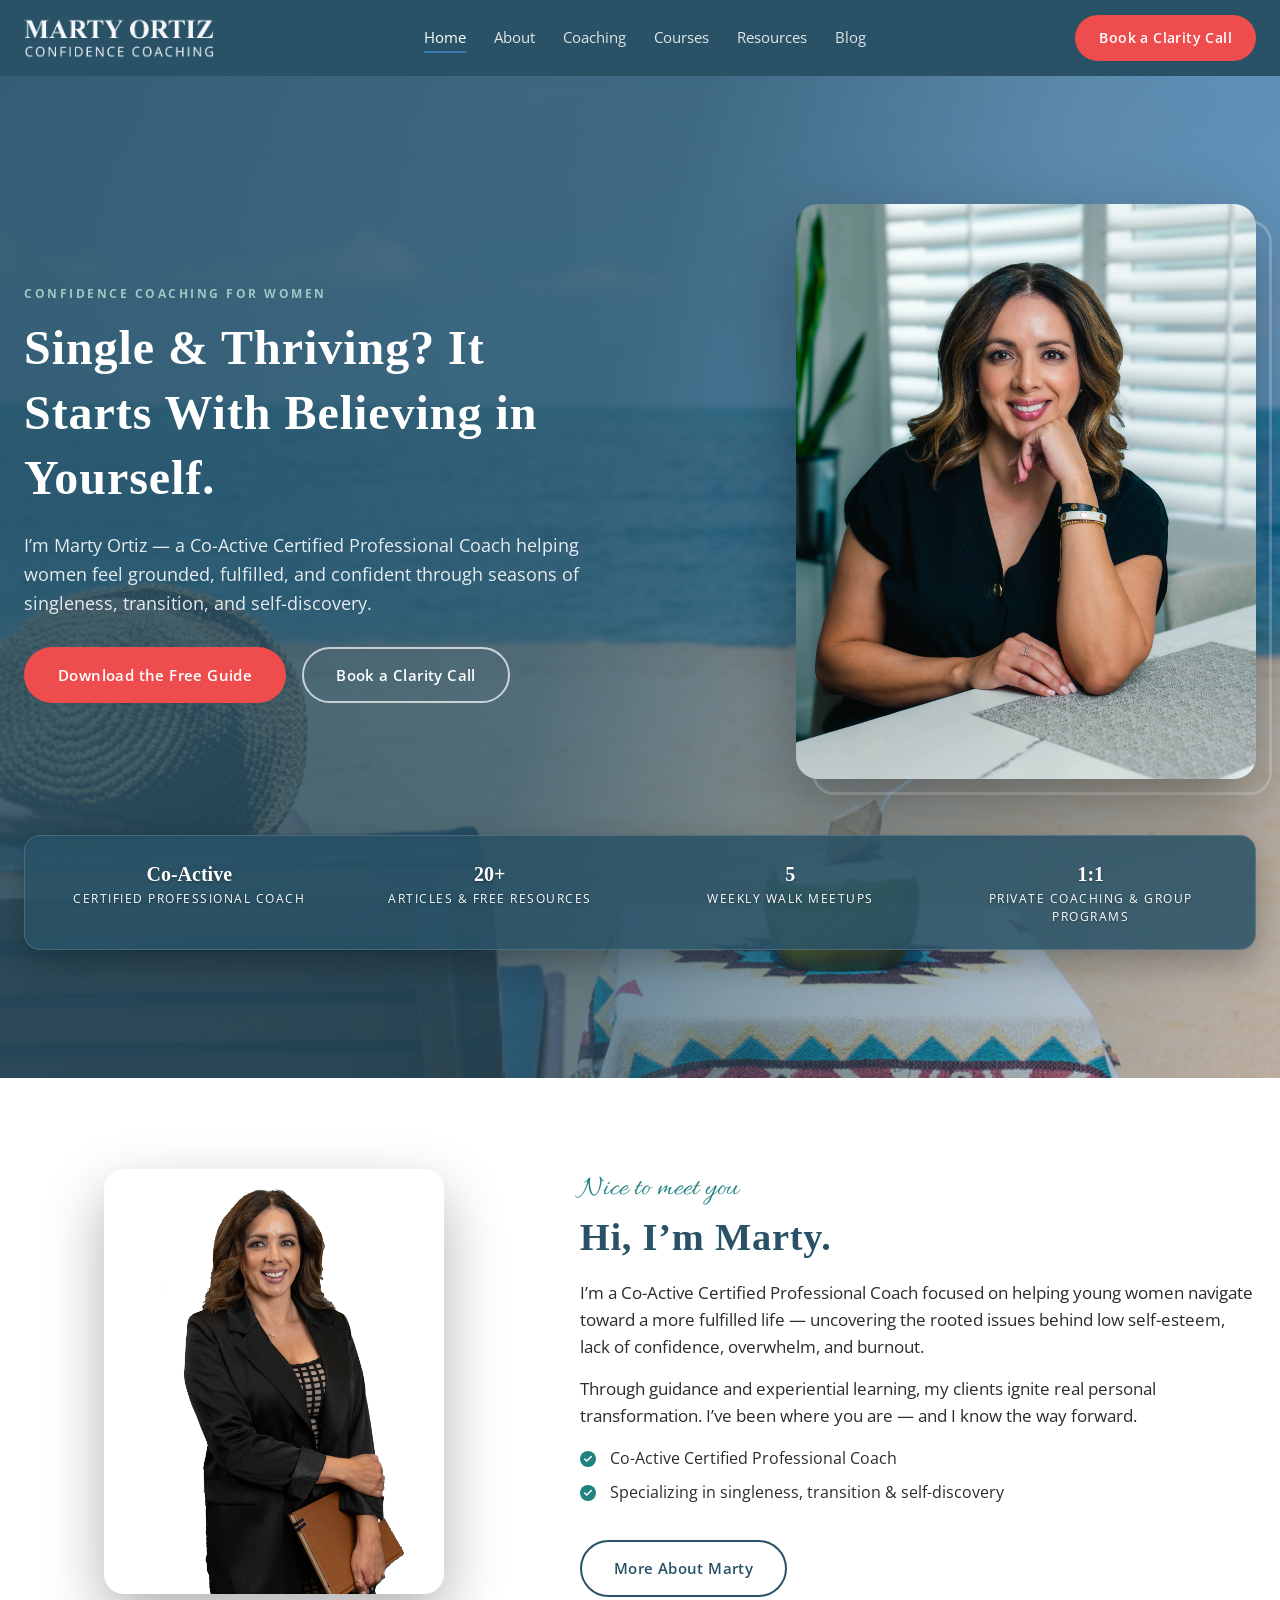
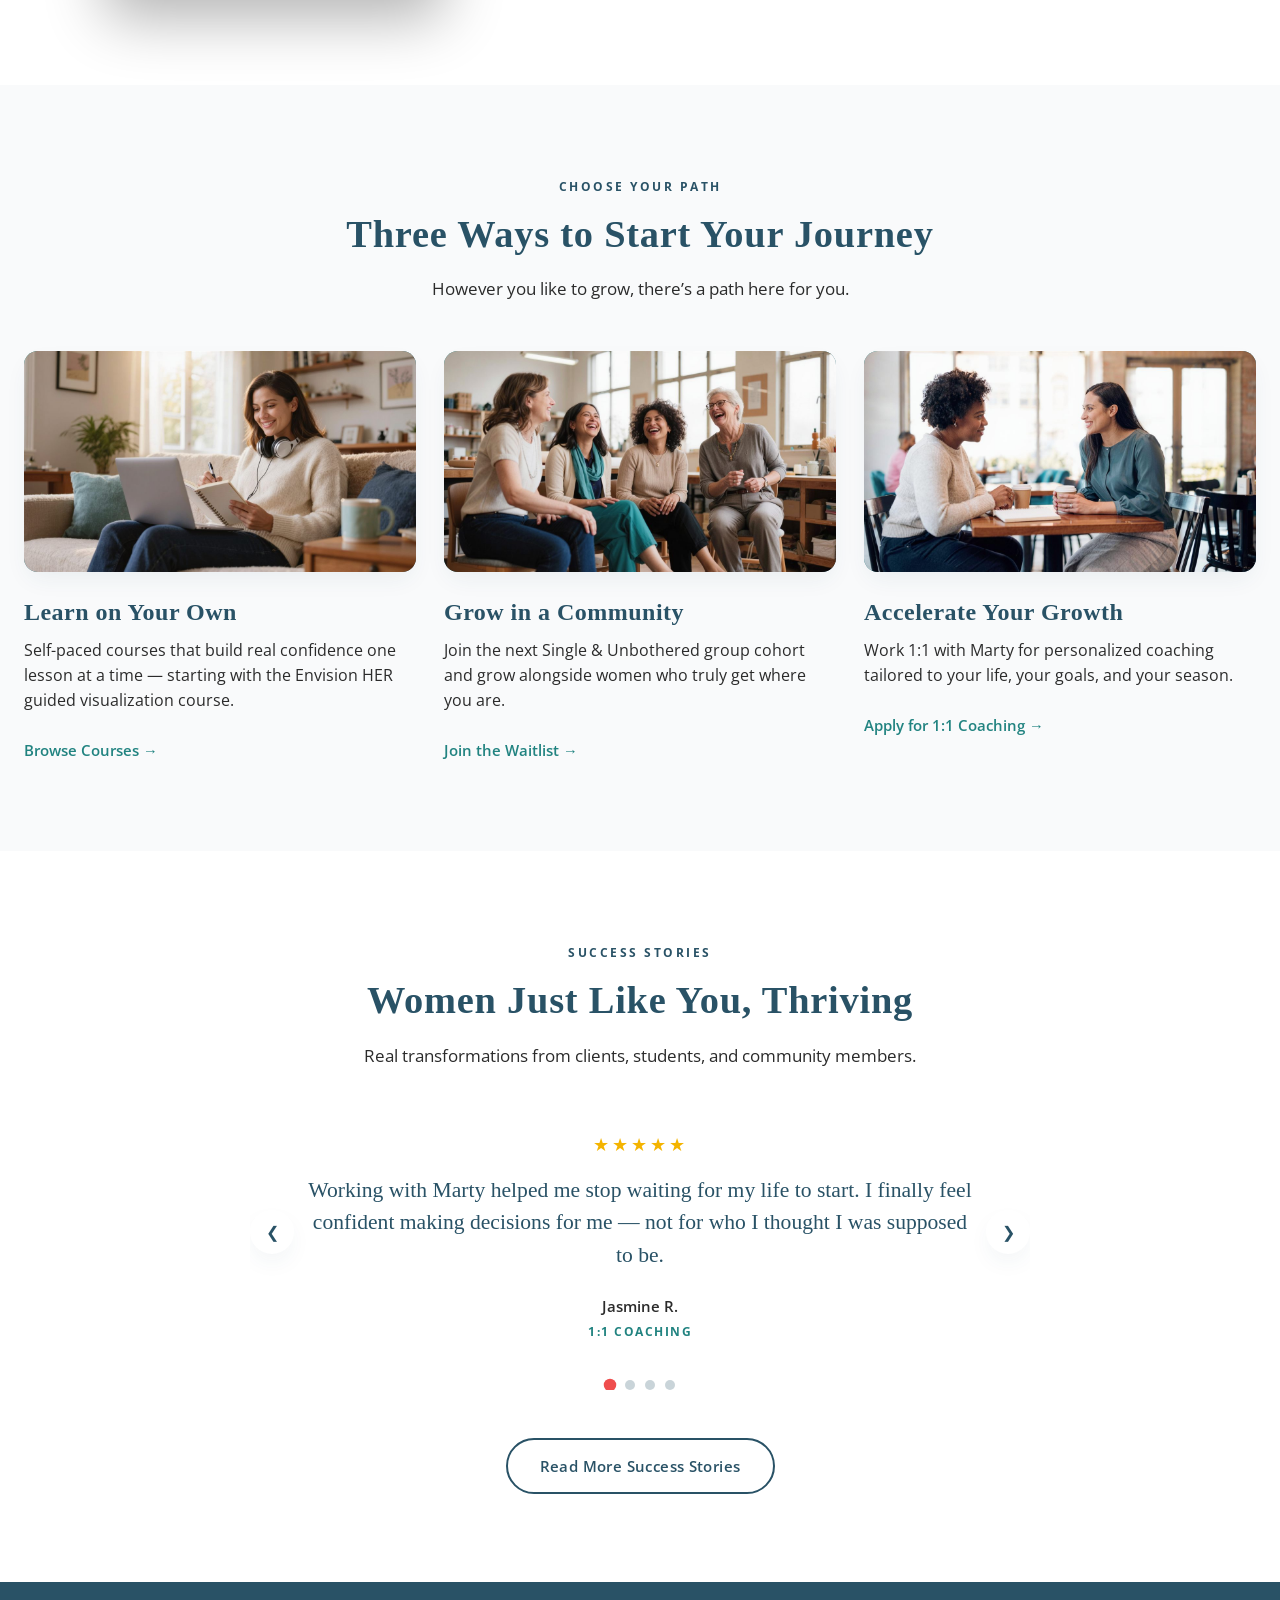
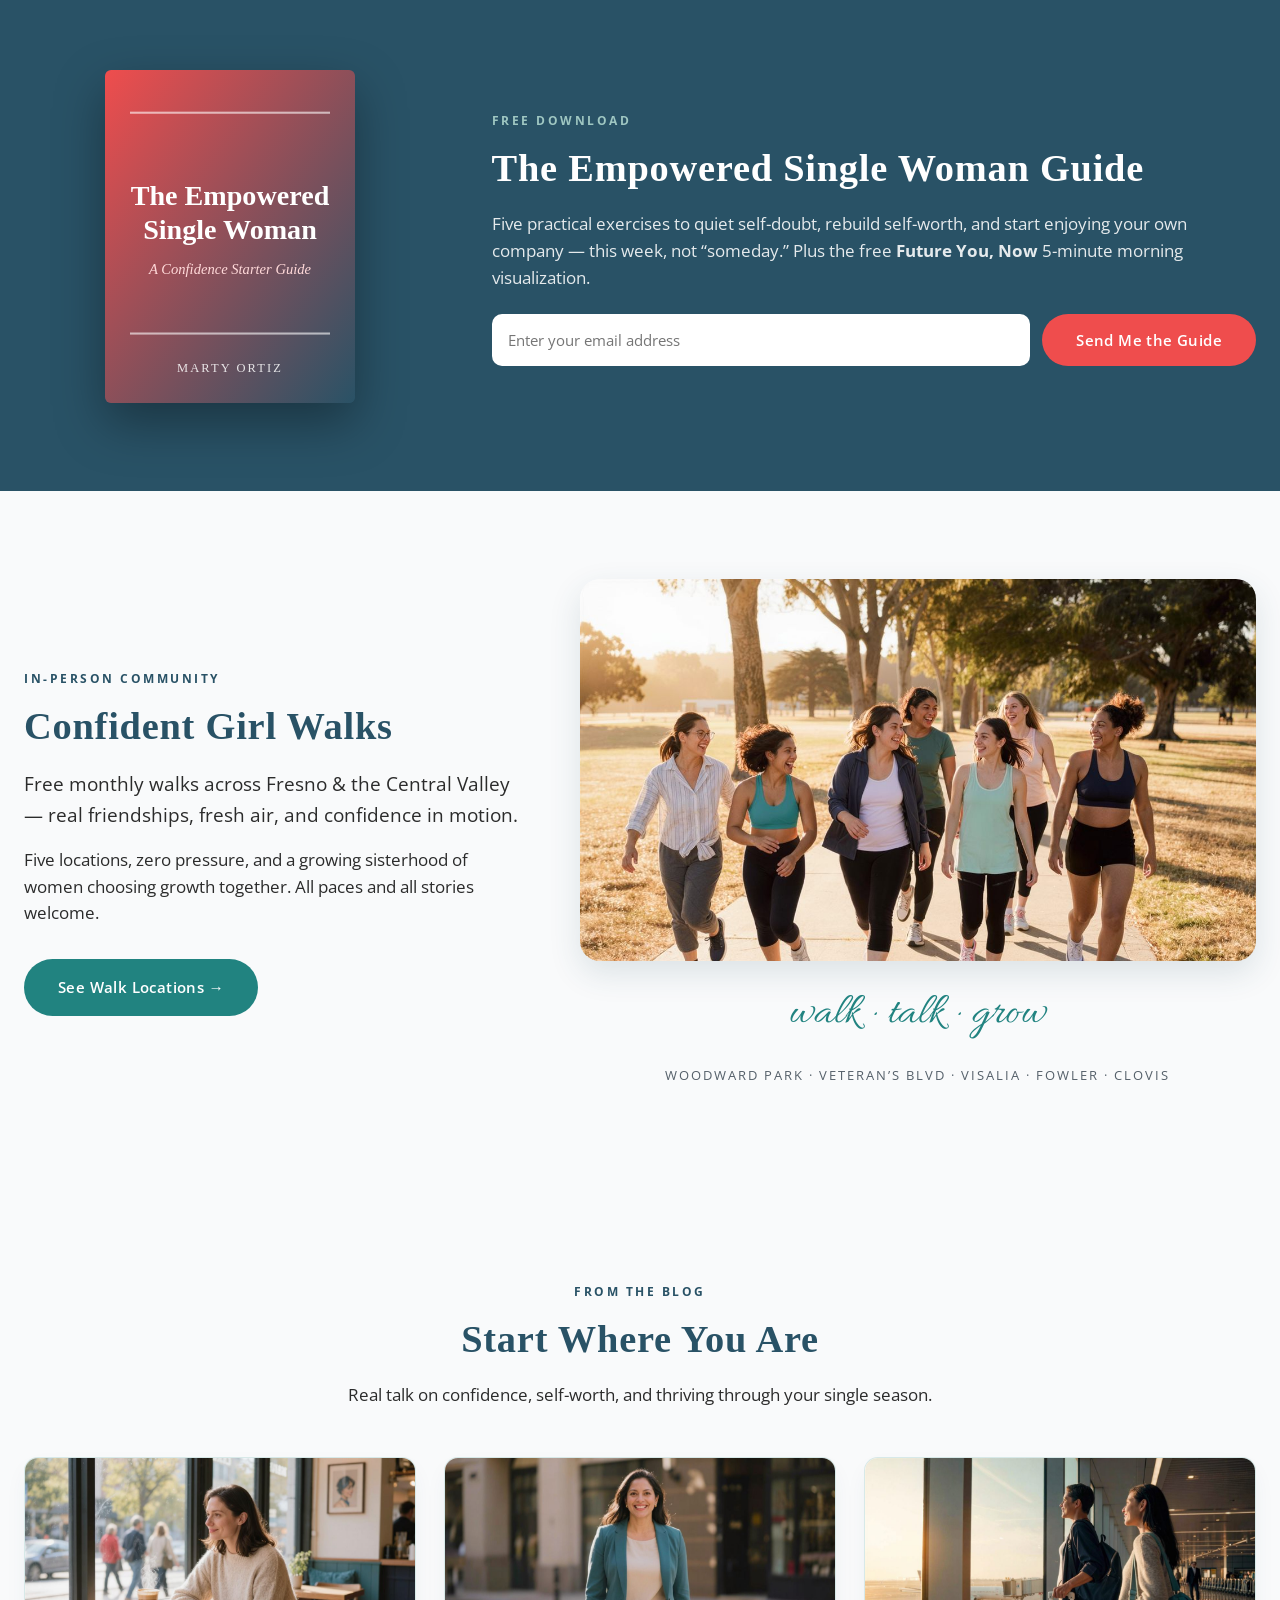
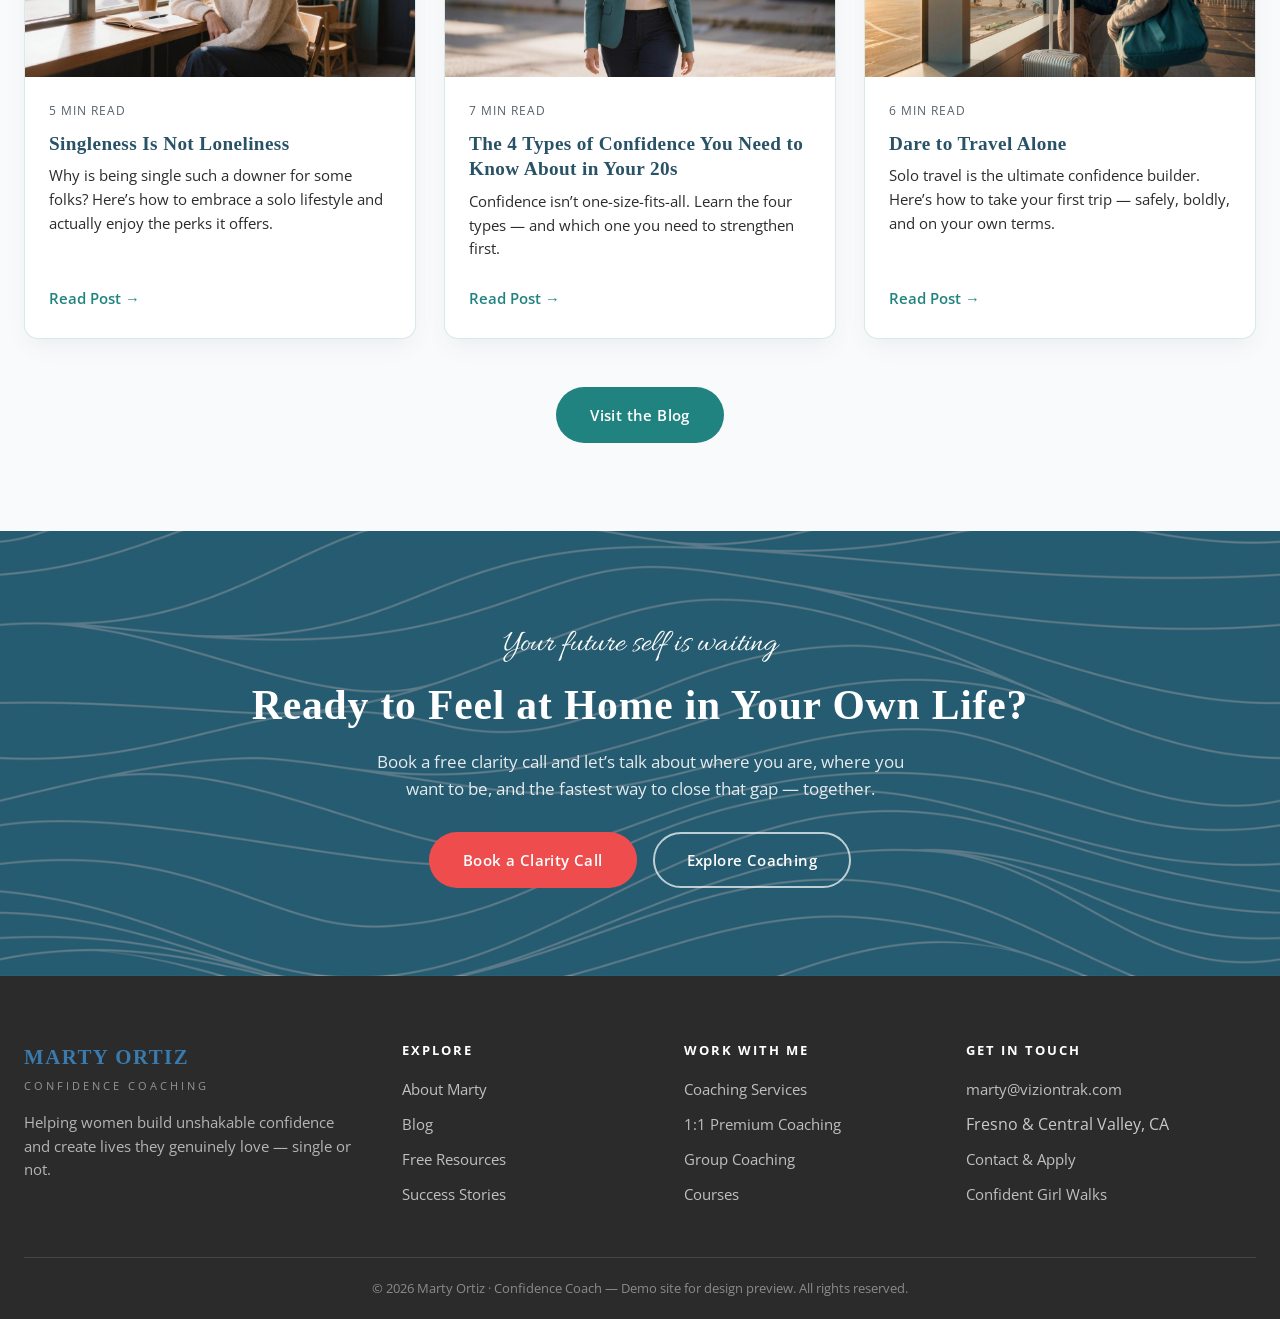
==== commit 89a80e31: "Add Seedance-animated hero background video (waves loop)" ====
--- a/demo/index.html
+++ b/demo/index.html
@@ -44,6 +44,10 @@
     <main>
         <!-- ============ Hero ============ -->
         <section class="hero">
+            <!-- Moving hero background: Seedance 2.0 animation of iStock-2278855256.jpg (static image kept as poster / no-JS & reduced-motion fallback) -->
+            <video class="hero-video" autoplay muted loop playsinline preload="auto" poster="images/iStock-2278855256.jpg" aria-hidden="true" tabindex="-1">
+                <source src="images/hero-beach-waves.mp4" type="video/mp4">
+            </video>
             <div class="container">
                 <div class="hero-grid">
                     <div class="hero-inner">
--- a/demo/css/styles.css
+++ b/demo/css/styles.css
@@ -404,15 +404,59 @@
     content: '';
     position: absolute;
     inset: 0;
+    z-index: 1;
     /* Stronger navy on the left (over the text), lighter over Marty on the right */
     background: linear-gradient(105deg, rgba(41, 82, 102, 0.88) 0%, rgba(41, 82, 102, 0.78) 45%, rgba(41, 82, 102, 0.45) 70%, rgba(41, 82, 102, 0.18) 100%);
     pointer-events: none;
 }
 .hero-inner { position: relative; z-index: 1; }
+
+/* Moving hero background video — animates iStock-2278855256.jpg (Seedance 2.0) in place of the static image */
+.hero-video {
+    position: absolute;
+    inset: 0;
+    width: 100%;
+    height: 100%;
+    object-fit: cover;
+    object-position: center 62%;   /* matches the original background-position */
+    z-index: 0;
+    pointer-events: none;
+}
 .hero h1 { color: #ffffff; margin-bottom: 1.2rem; }
 .hero p { color: rgba(255, 255, 255, 0.88); }
 .hero .lead { font-size: 1.15rem; }
 .hero-ctas { display: flex; gap: 16px; flex-wrap: wrap; margin-top: 1.8rem; }
+
+/* Hero variants — same overlay treatment, swapped backgrounds */
+.hero.hero--coaching {
+    background-image: url('../images/coaching-hero-bg.jpg');
+    background-position: center 42%;
+}
+.hero.hero--resources {
+    background-image: url('../images/resources-bg-image.jpg');
+    background-position: center 42%;
+}
+
+/* All heroes share one desktop height — homepage, coaching, and resources match exactly */
+@media (min-width: 769px) {
+    .hero,
+    .hero.hero--coaching,
+    .hero.hero--resources {
+        min-height: 1000px;
+    }
+    .hero.hero--coaching,
+    .hero.hero--resources {
+        display: flex;
+        align-items: center;
+    }
+}
+
+/* Respect reduced-motion preferences — fall back to the static hero image */
+@media (prefers-reduced-motion: reduce) {
+    .hero-video {
+        display: none;
+    }
+}
 
 /* ---------- Footer ---------- */
 .site-footer { background-color: var(--brand-charcoal); color: rgba(255, 255, 255, 0.75); }
@@ -571,7 +615,7 @@
     gap: 56px;
     align-items: center;
     position: relative;
-    z-index: 1;
+    z-index: 2;
 }
 .hero-inner { grid-area: inner; }
 .hero-photo { grid-area: photo; }
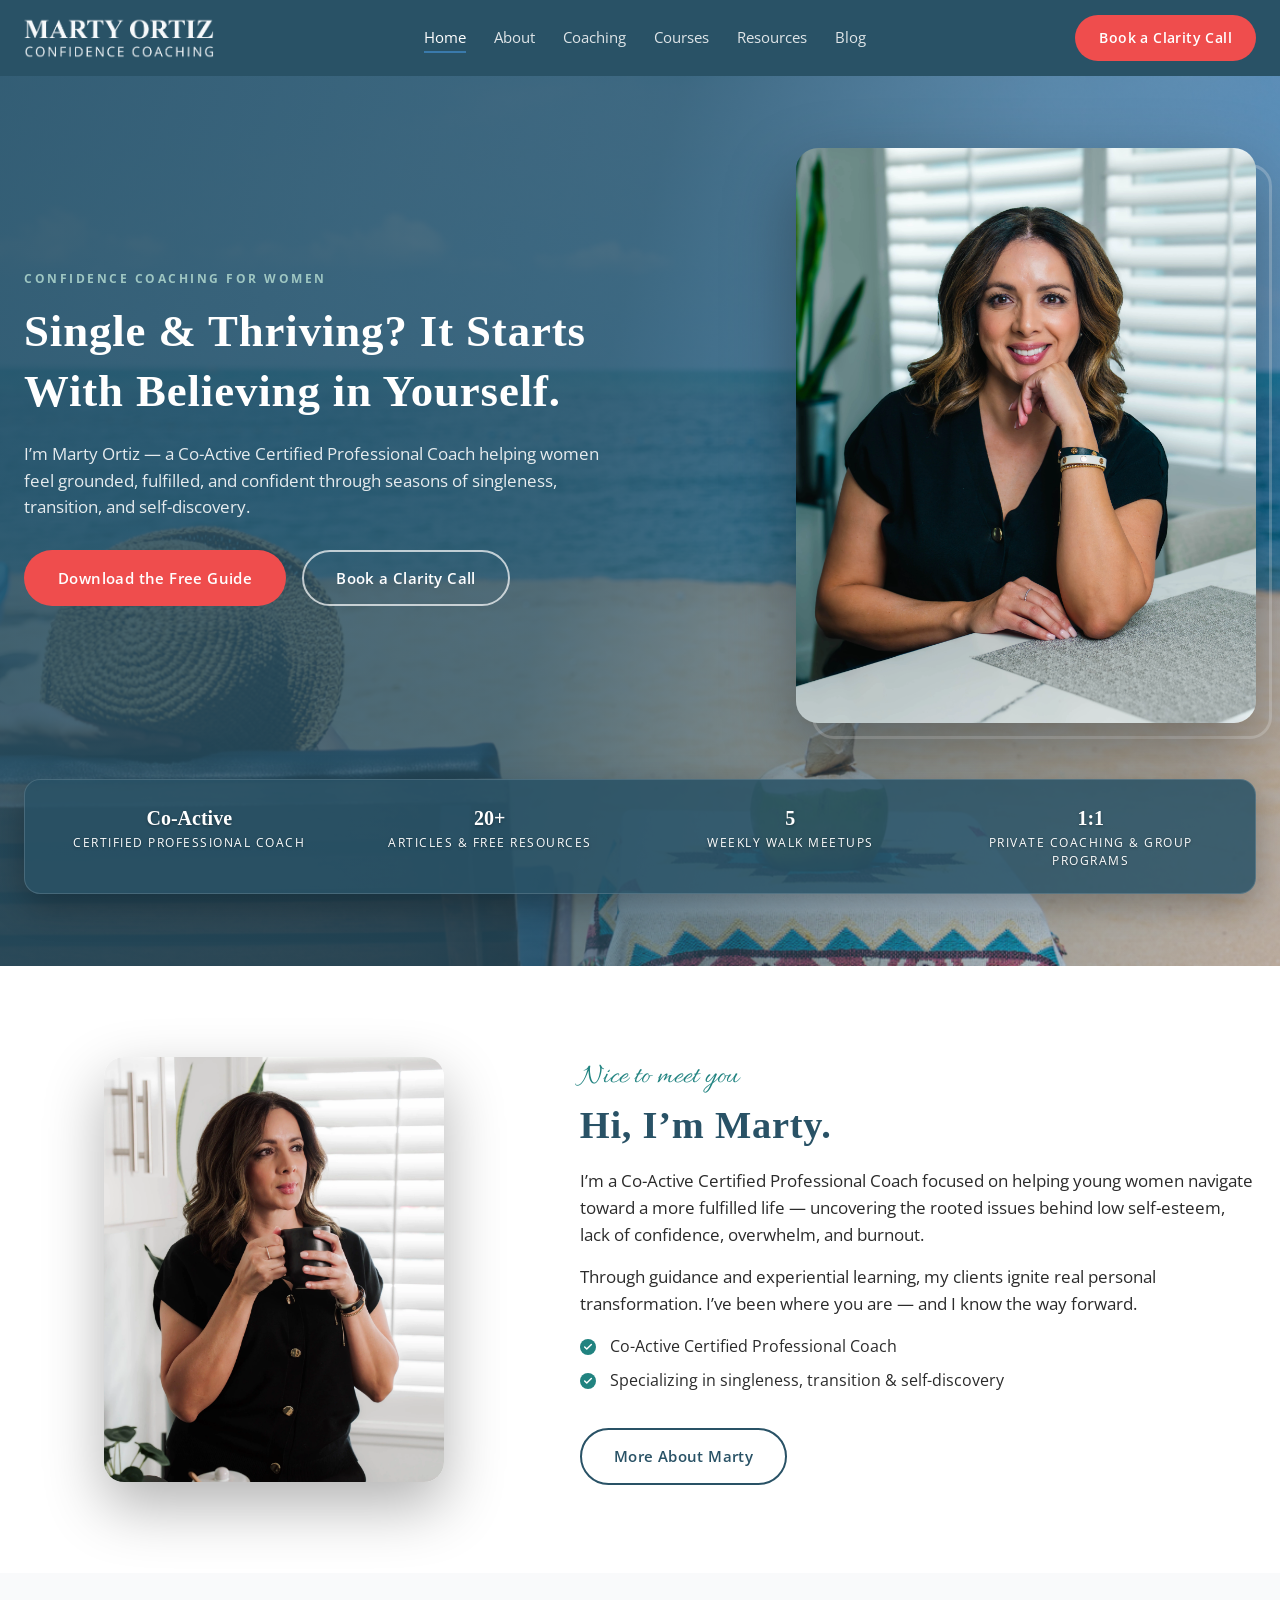
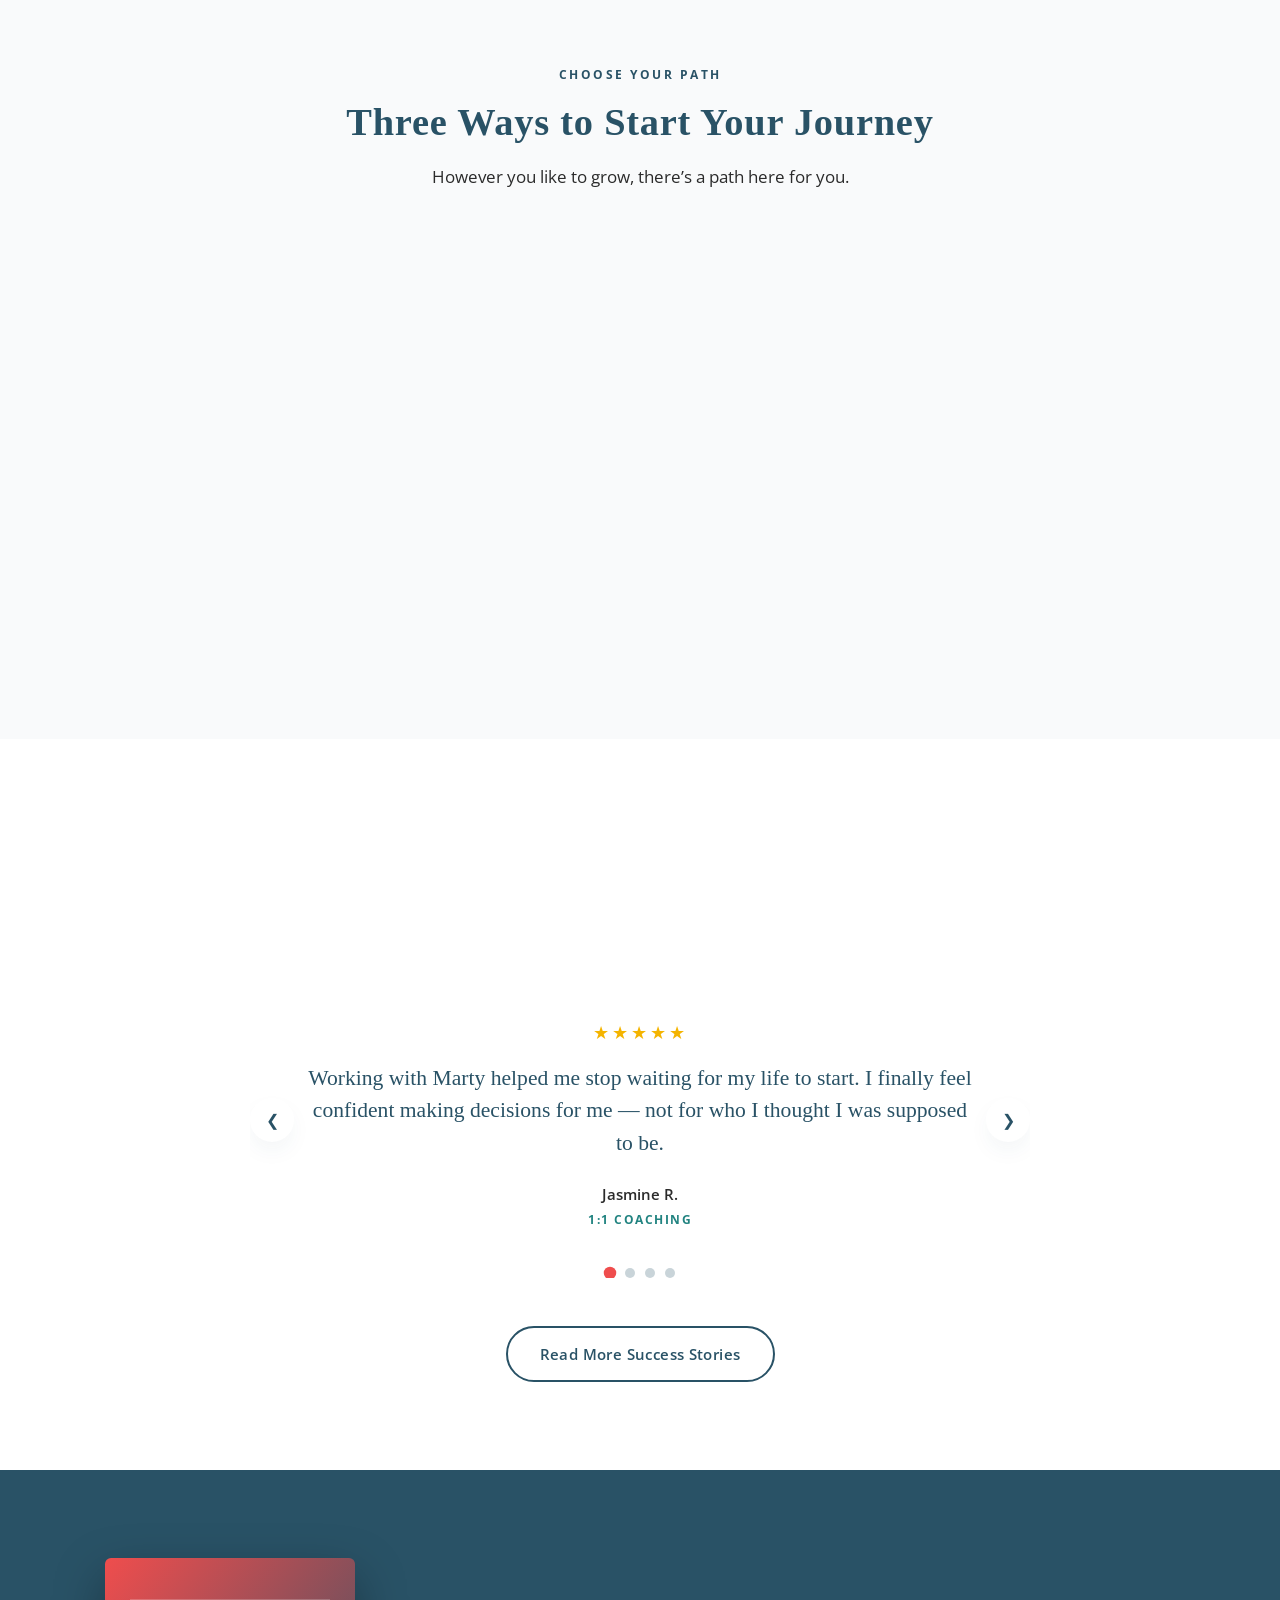
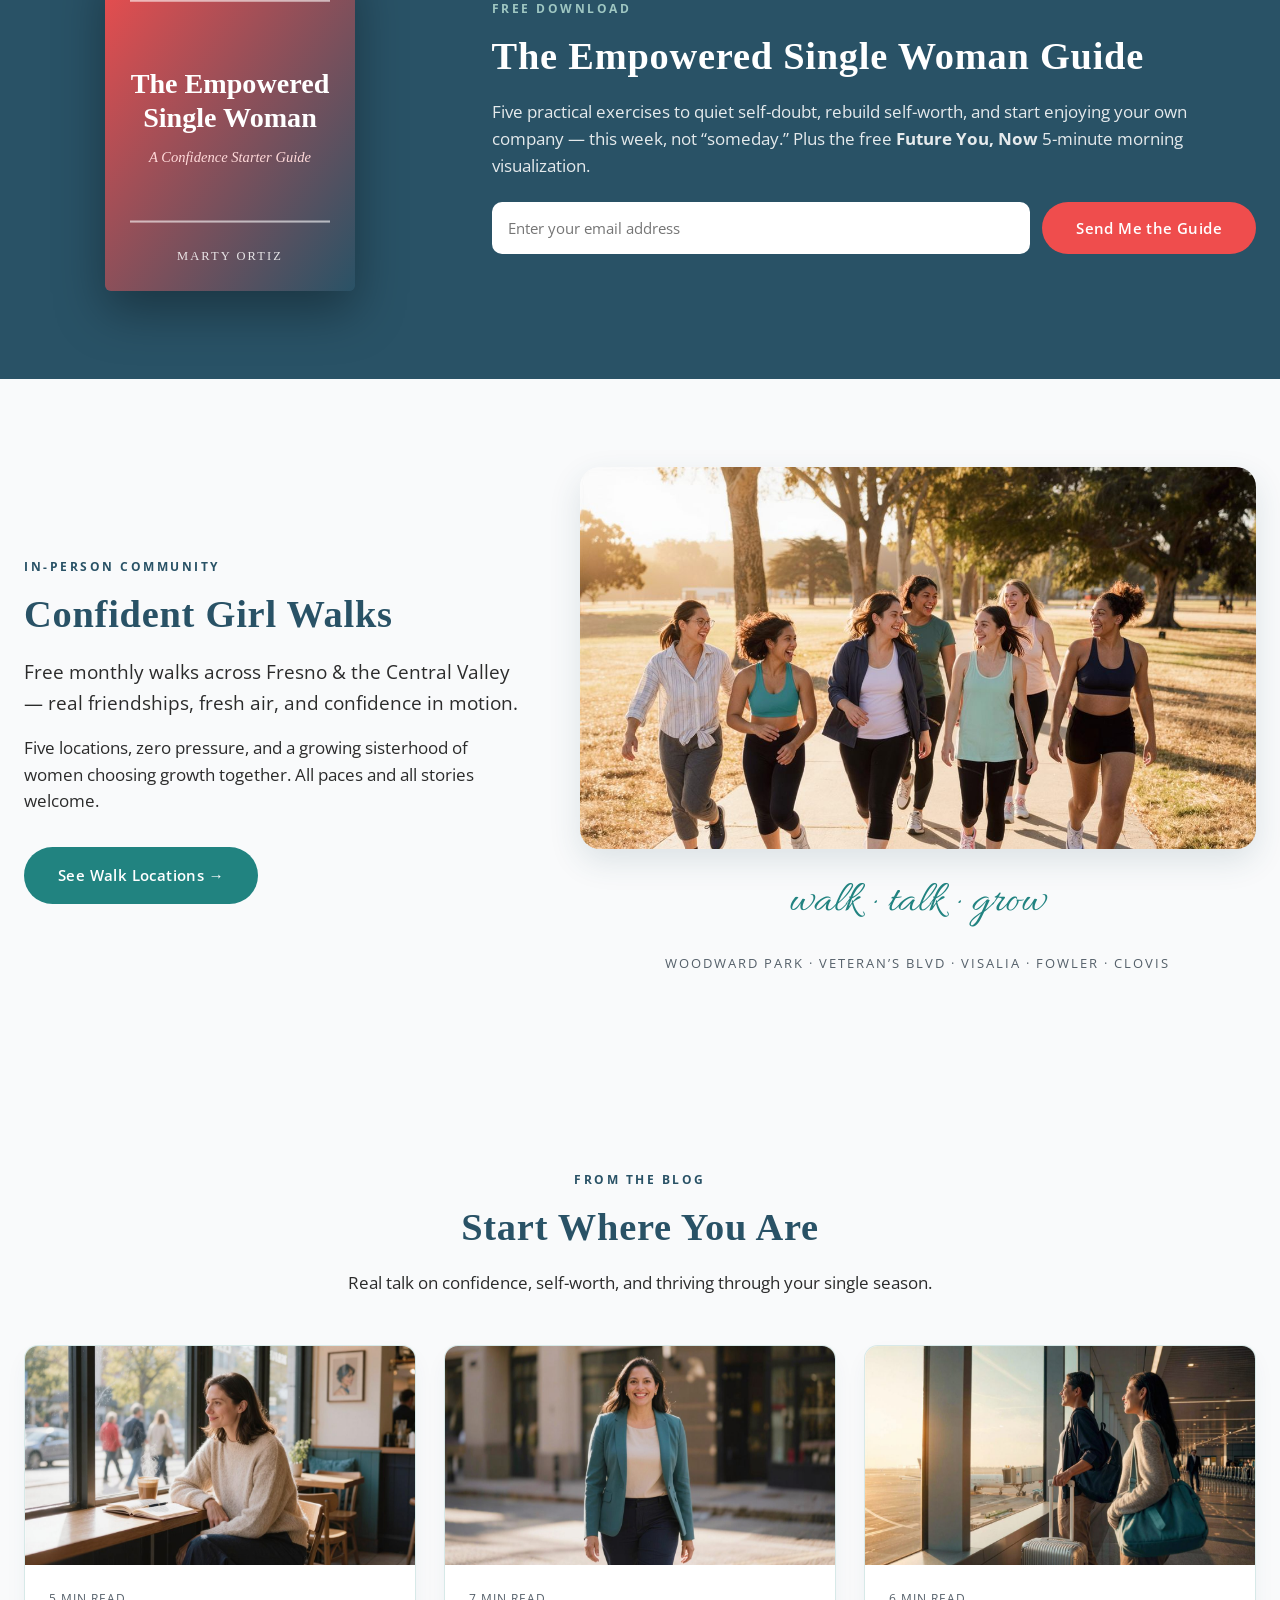
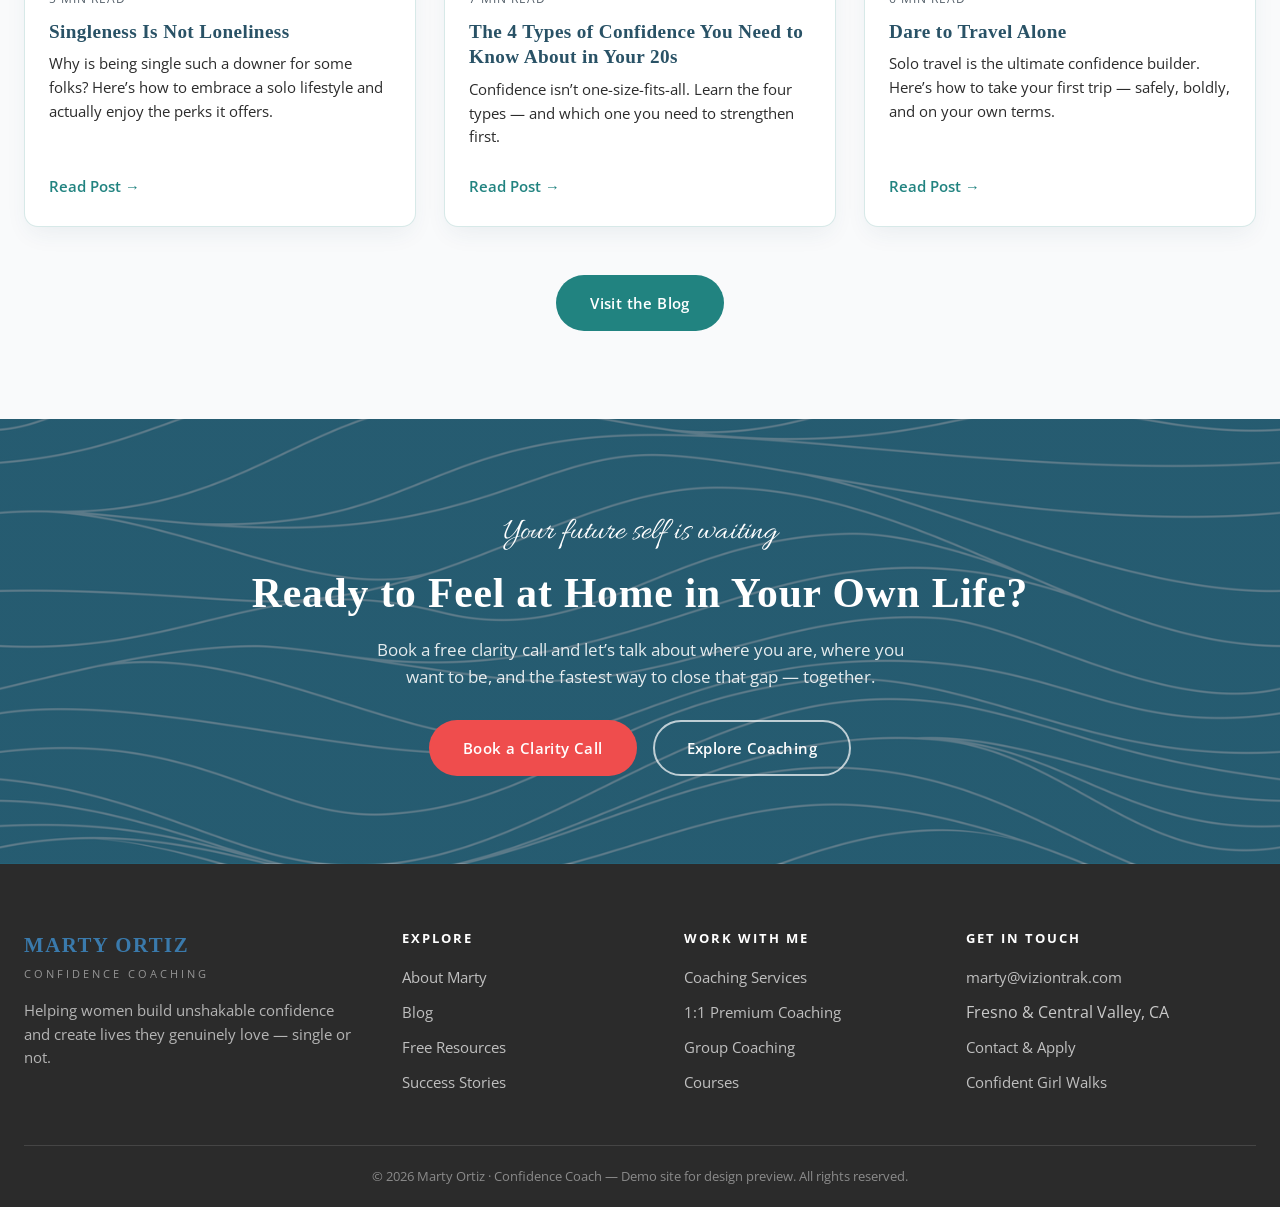
==== commit 55a13f34: "Update homepage portrait photo to Marty-Ortiz-Coffee.webp and refine hero responsive height" ====
--- a/demo/index.html
+++ b/demo/index.html
@@ -92,7 +92,7 @@
                 <div class="split">
                     <div class="split-portrait reveal">
                         <div class="portrait-frame">
-                            <img src="images/Marty Ortiz Headshots-10.png" alt="Marty Ortiz, Confidence Coach for women" class="portrait-photo">
+                            <img src="images/Marty-Ortiz-Coffee.webp" alt="Marty Ortiz, Confidence Coach for women" class="portrait-photo">
                         </div>
                     </div>
                     <div class="reveal reveal-delay-1">
--- a/demo/css/styles.css
+++ b/demo/css/styles.css
@@ -35,6 +35,7 @@
 
     /* Layout & effects */
     --container: 1368px;
+    --header-h: 76px;
     --radius: 14px;
     --shadow-sm: 0 10px 25px -5px rgba(41, 82, 102, 0.08);
     --shadow-md: 0 12px 32px rgba(41, 82, 102, 0.14);
@@ -144,6 +145,8 @@
     font-weight: 400;
     font-size: 1.6rem;
 }
+/* Teal script is illegible over the navy hero overlay — switch to white inside heroes */
+.hero .accent-script { color: #ffffff; }
 
 .eyebrow {
     display: inline-block;
@@ -396,7 +399,8 @@
     background-repeat: no-repeat;
     background-color: var(--brand-dark-navy);
     color: #ffffff;
-    padding: 128px 0;
+    /* Fluid vertical padding — shrinks on short (laptop) viewports so the hero fits on screen */
+    padding: clamp(56px, 8vh, 128px) 0;
     position: relative;
     overflow: hidden;
 }
@@ -436,19 +440,49 @@
     background-image: url('../images/resources-bg-image.jpg');
     background-position: center 42%;
 }
-
-/* All heroes share one desktop height — homepage, coaching, and resources match exactly */
+.hero.hero--courses {
+    background-image: url('../images/woman-studying.jpg');
+    background-position: left 30%;
+}
+.hero.hero--blog {
+    background-image: url('../images/blog-hero.jpg');
+    background-position: center 42%;
+}
+.hero.hero--about {
+    background-image: url('../images/about-page-hero.webp');
+    background-position: right 30%;
+}
+
+/* All heroes share one desktop height — homepage, coaching, and resources match exactly.
+   Height is viewport-aware: fills the screen but never exceeds the visible area minus the
+   sticky header, so the hero is fully visible without scrolling on laptop displays. */
 @media (min-width: 769px) {
     .hero,
     .hero.hero--coaching,
-    .hero.hero--resources {
-        min-height: 1000px;
+    .hero.hero--resources,
+    .hero.hero--courses,
+    .hero.hero--blog,
+    .hero.hero--about {
+        min-height: clamp(640px, calc(100vh - var(--header-h)), 1000px);
     }
     .hero.hero--coaching,
-    .hero.hero--resources {
+    .hero.hero--resources,
+    .hero.hero--courses,
+    .hero.hero--blog,
+    .hero.hero--about {
         display: flex;
         align-items: center;
     }
+}
+
+/* Short viewports (laptops ~920px tall and under): tighten hero internals so the full
+   hero content still fits within the viewport-fit height above. */
+@media (min-width: 769px) and (max-height: 920px) {
+    .hero h1 { font-size: clamp(2rem, 3.2vw + 0.5rem, 2.8rem); }
+    .hero .lead { font-size: 1.05rem; }
+    .hero-photo, .hero-portrait--wide { max-width: min(400px, 34vh); }
+    .hero-trust { padding: 18px 20px; gap: 14px 18px; }
+    .hero-grid { gap: 36px; }
 }
 
 /* Respect reduced-motion preferences — fall back to the static hero image */
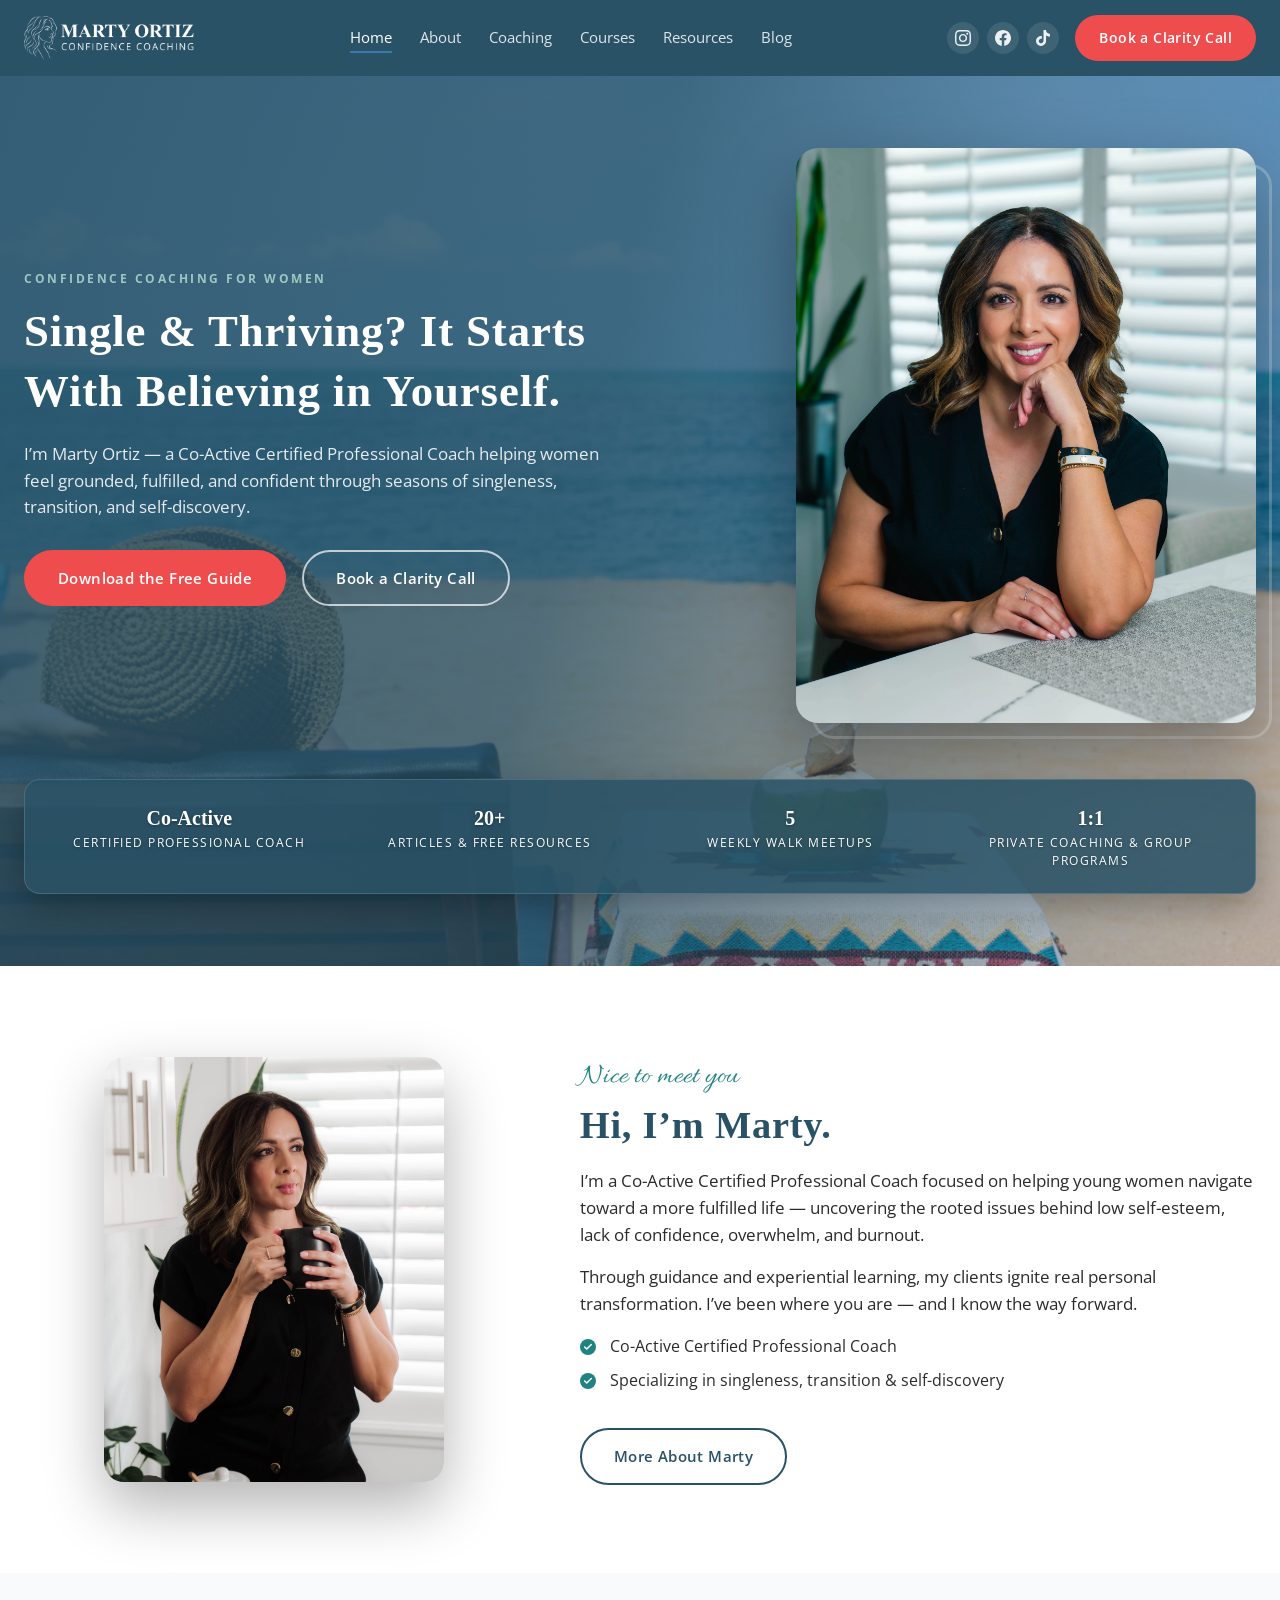
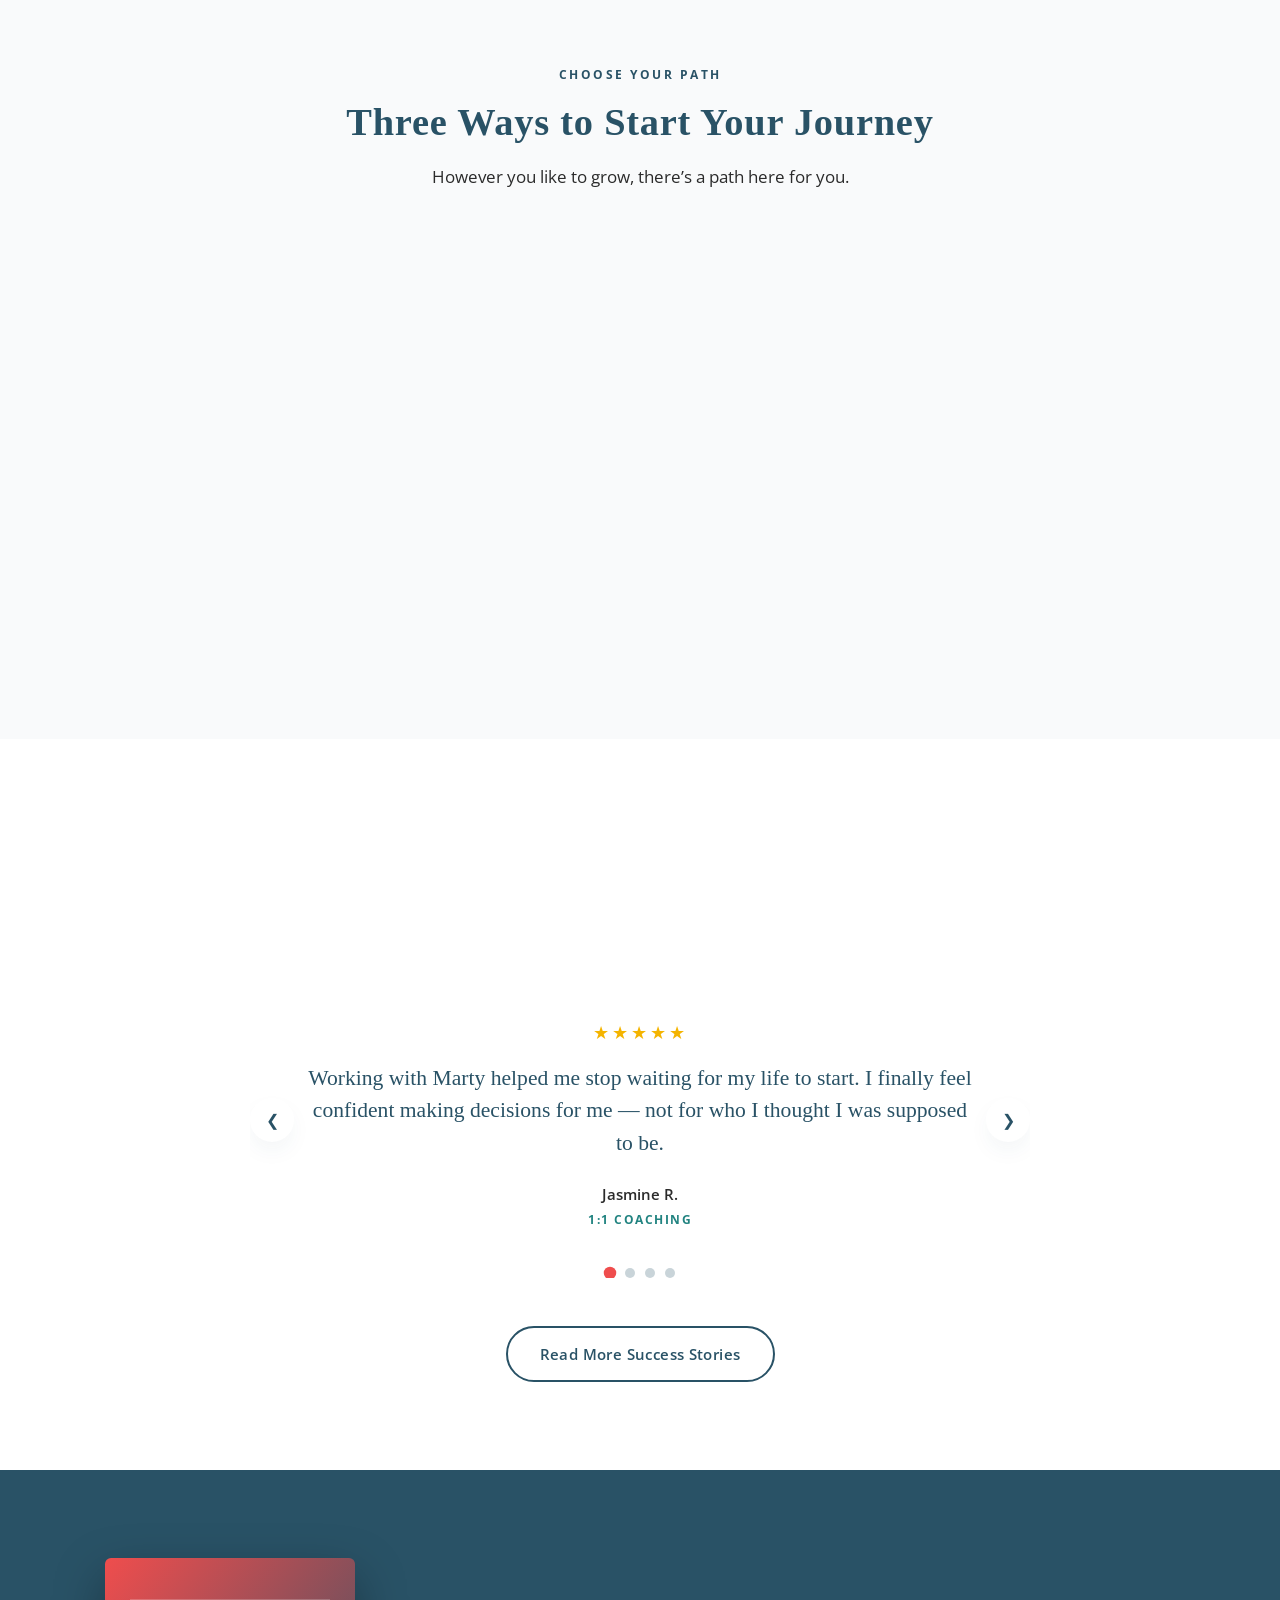
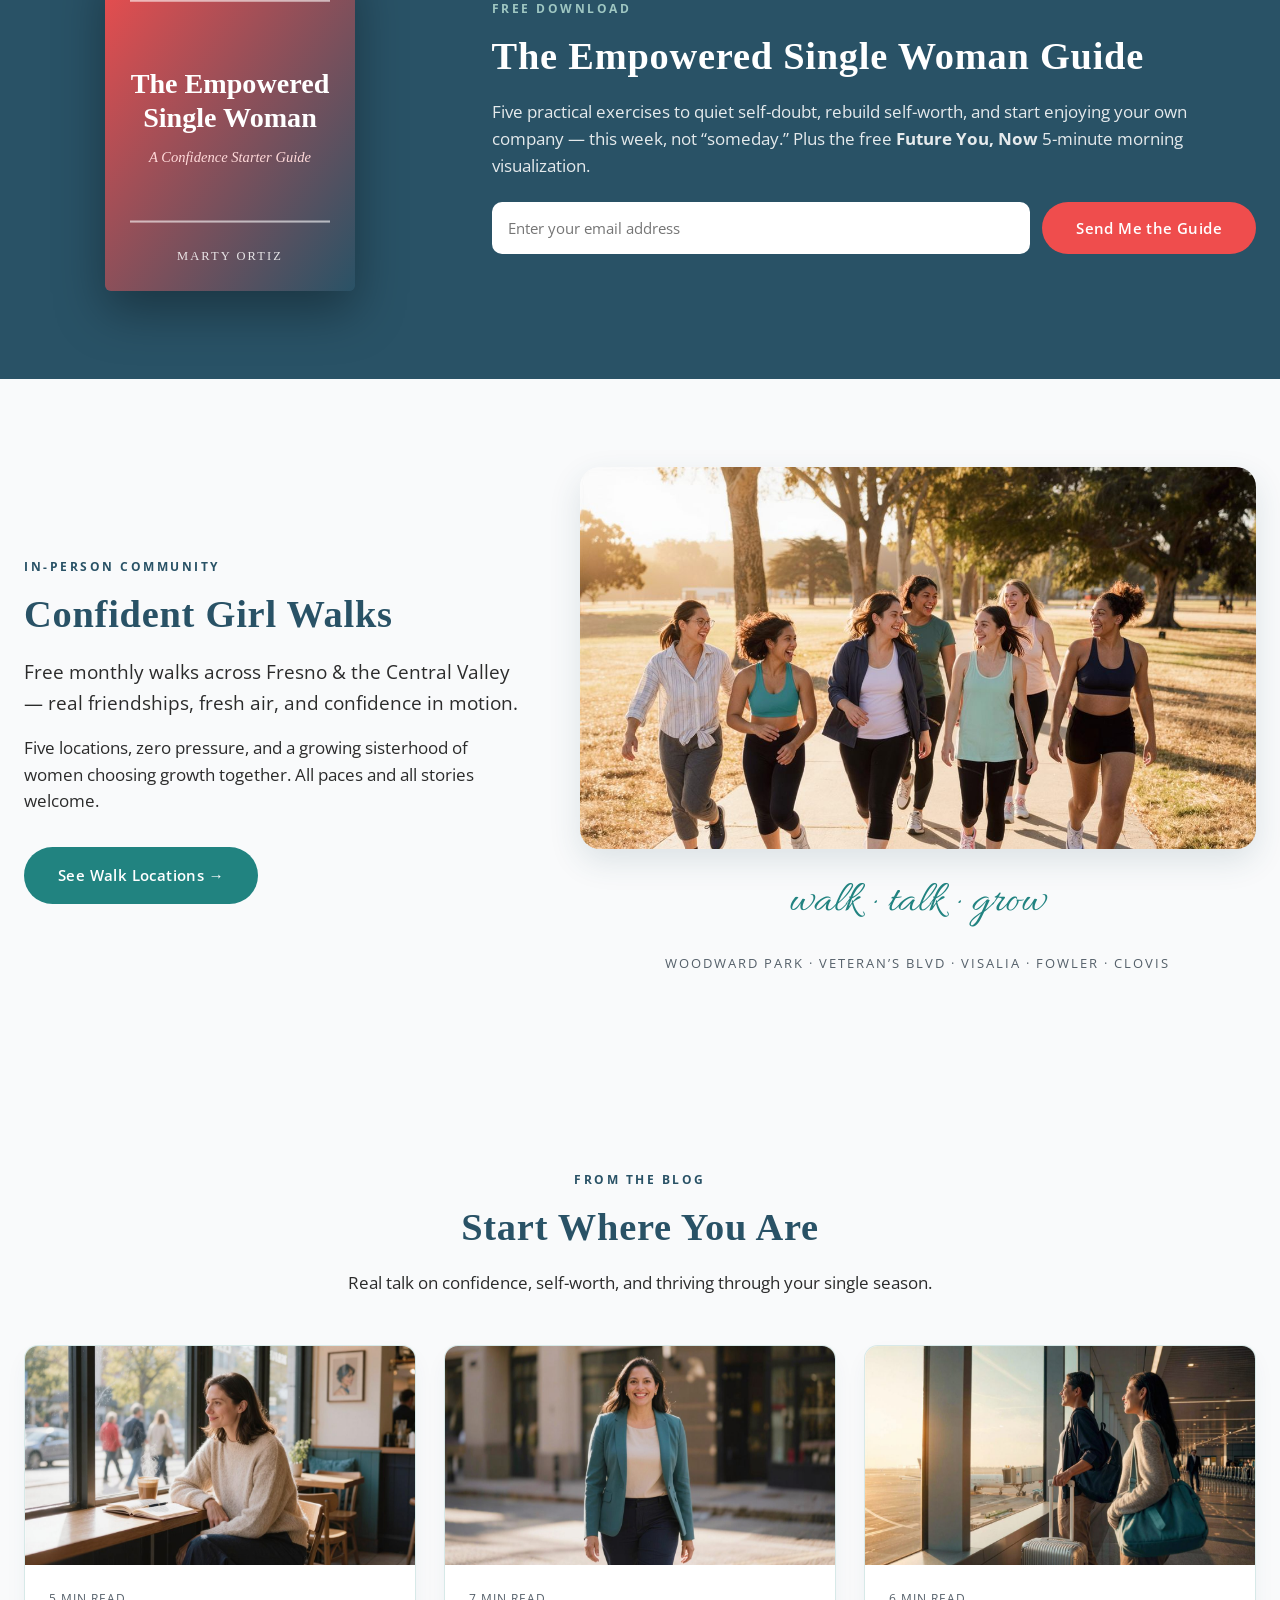
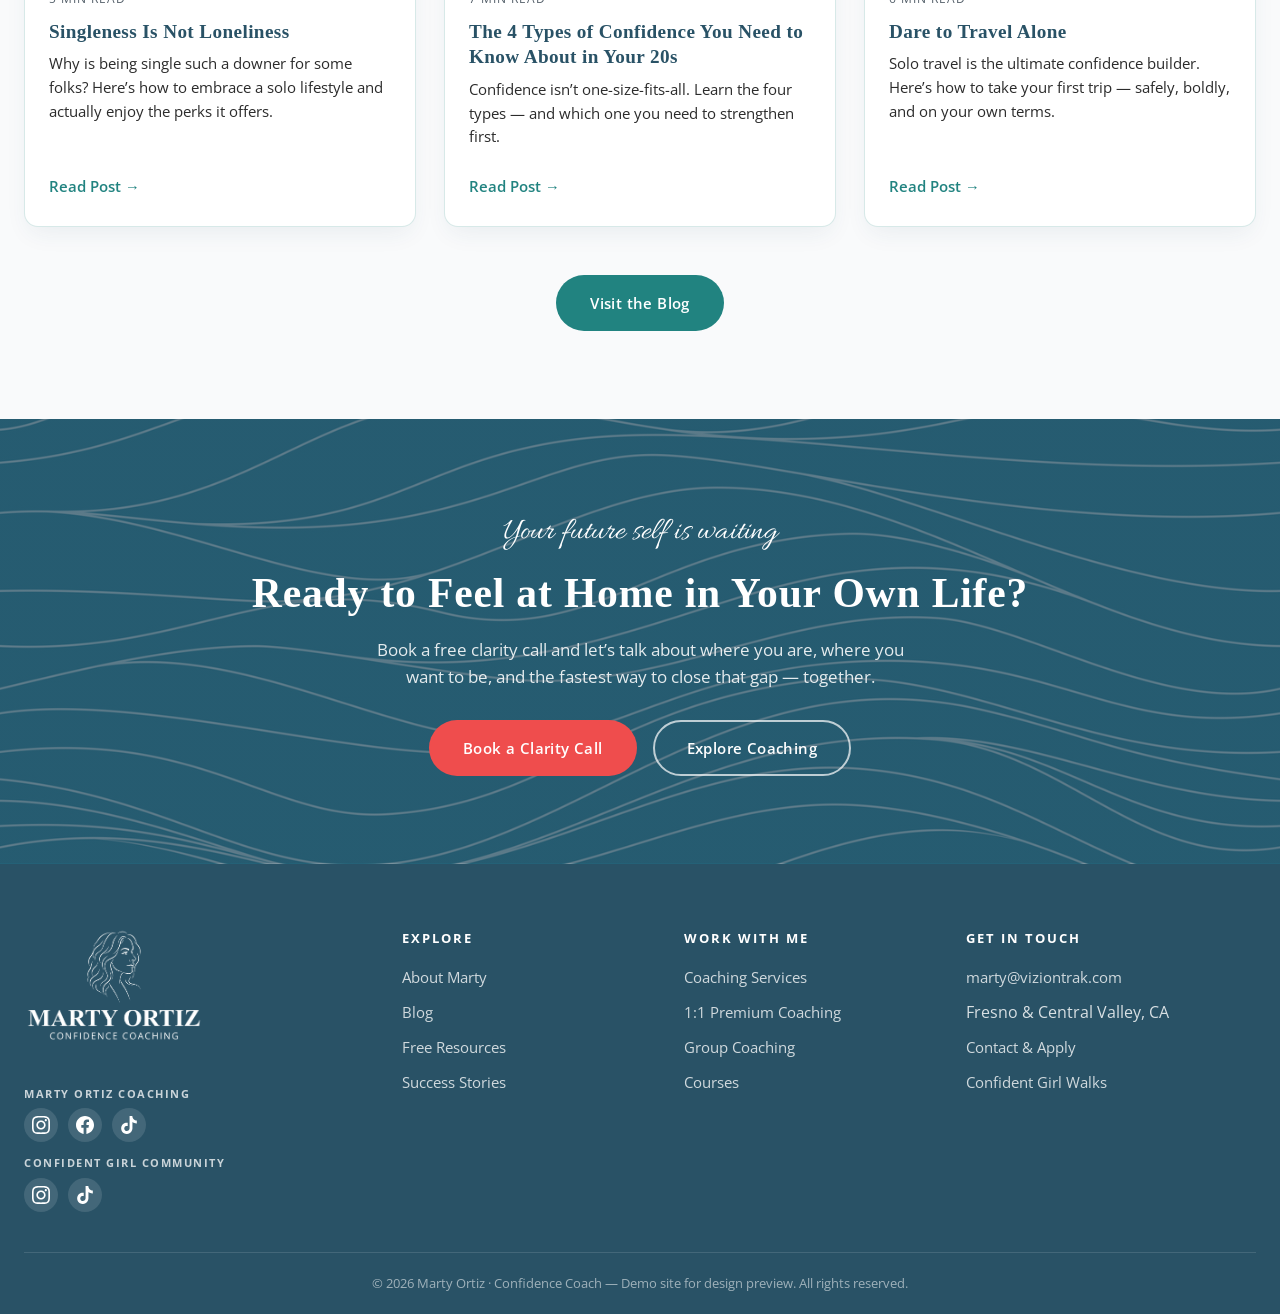
==== commit 4239fefa: "header footer changes" ====
--- a/demo/index.html
+++ b/demo/index.html
@@ -17,7 +17,7 @@
     <header class="site-header" id="siteHeader">
         <div class="container header-inner">
             <a href="index.html" class="brand">
-                <img src="images/Asset 4@300x.png" alt="Marty Ortiz Confidence Coaching" class="brand-logo">
+                <img src="images/Marty Ortiz_Logo_White_Horizontal.png" alt="Marty Ortiz Confidence Coaching" class="brand-logo">
             </a>
 
             <nav class="main-nav" id="mainNav" aria-label="Main navigation">
@@ -33,6 +33,17 @@
             </nav>
 
             <div class="header-actions">
+                <div class="header-socials">
+                    <a href="https://www.instagram.com/martyortizconfidencecoaching/" target="_blank" rel="noopener noreferrer" aria-label="Marty Ortiz on Instagram" class="header-social-link">
+                        <svg viewBox="0 0 24 24" aria-hidden="true"><path d="M12 2.163c3.204 0 3.584.012 4.85.07 3.252.148 4.771 1.691 4.919 4.919.058 1.265.069 1.645.069 4.849 0 3.205-.012 3.584-.069 4.849-.149 3.225-1.664 4.771-4.919 4.919-1.266.058-1.644.07-4.85.07-3.204 0-3.584-.012-4.849-.07-3.26-.149-4.771-1.699-4.919-4.92-.058-1.265-.07-1.644-.07-4.849 0-3.204.013-3.583.07-4.849.149-3.227 1.664-4.771 4.919-4.919 1.266-.057 1.645-.069 4.849-.069zm0-2.163c-3.259 0-3.667.014-4.947.072-4.358.2-6.78 2.618-6.98 6.98-.059 1.281-.073 1.689-.073 4.948 0 3.259.014 3.668.072 4.948.2 4.358 2.618 6.78 6.98 6.98 1.281.058 1.689.072 4.948.072 3.259 0 3.668-.014 4.948-.072 4.354-.2 6.782-2.618 6.979-6.98.059-1.28.073-1.689.073-4.948 0-3.259-.014-3.667-.072-4.947-.196-4.354-2.617-6.78-6.979-6.98-1.281-.059-1.69-.073-4.949-.073zm0 5.838c-3.403 0-6.162 2.759-6.162 6.162s2.759 6.163 6.162 6.163 6.162-2.759 6.162-6.163c0-3.403-2.759-6.162-6.162-6.162zm0 10.162c-2.209 0-4-1.79-4-4 0-2.209 1.791-4 4-4s4 1.791 4 4c0 2.21-1.791 4-4 4zm6.406-11.845c-.796 0-1.441.645-1.441 1.44s.645 1.44 1.441 1.44c.795 0 1.439-.645 1.439-1.44s-.644-1.44-1.439-1.44z"/></svg>
+                    </a>
+                    <a href="https://www.facebook.com/martyortizcoaching" target="_blank" rel="noopener noreferrer" aria-label="Marty Ortiz on Facebook" class="header-social-link">
+                        <svg viewBox="0 0 24 24" aria-hidden="true"><path d="M24 12.073c0-6.627-5.373-12-12-12s-12 5.373-12 12c0 5.99 4.388 10.954 10.125 11.854v-8.385H7.078v-3.47h3.047V9.43c0-3.007 1.792-4.669 4.533-4.669 1.312 0 2.686.235 2.686.235v2.953H15.83c-1.491 0-1.956.925-1.956 1.874v2.25h3.328l-.532 3.47h-2.796v8.385C19.612 23.027 24 18.062 24 12.073z"/></svg>
+                    </a>
+                    <a href="https://www.tiktok.com/@martyortizcoaching" target="_blank" rel="noopener noreferrer" aria-label="Marty Ortiz on TikTok" class="header-social-link">
+                        <svg viewBox="0 0 24 24" aria-hidden="true"><path d="M12.525.02c1.31-.02 2.61-.01 3.91-.02.08 1.53.63 3.09 1.75 4.17 1.12 1.11 2.7 1.62 4.24 1.79v4.03c-1.44-.05-2.89-.35-4.2-.97-.57-.26-1.1-.59-1.62-1.01-.01 2.92.01 5.84-.02 8.75-.08 1.4-.54 2.79-1.35 3.94-1.31 1.92-3.58 3.17-5.91 3.21-1.43.08-2.86-.31-4.08-1.03-2.02-1.19-3.44-3.37-3.65-5.71-.02-.5-.03-1-.01-1.49.18-1.9 1.12-3.72 2.58-4.96 1.66-1.44 3.98-2.13 6.15-1.72.02 1.48-.04 2.96-.04 4.44-.99-.32-2.15-.23-3.02.37-.63.41-1.11 1.04-1.36 1.75-.21.51-.24 1.07-.14 1.61.24 1.64 1.82 2.89 3.5 2.79 1.4-.04 2.68-.89 3.19-2.18.25-.56.34-1.18.33-1.8V.02h-.19z"/></svg>
+                    </a>
+                </div>
                 <a href="contact.html" class="btn btn-primary btn-nav">Book a Clarity Call</a>
                 <button class="nav-toggle" id="navToggle" aria-label="Toggle navigation menu" aria-expanded="false" aria-controls="mainNav">
                     <span></span><span></span><span></span>
@@ -309,9 +320,36 @@
         <div class="container">
             <div class="footer-grid">
                 <div>
-                    <div class="footer-brand-name">Marty Ortiz</div>
-                    <div class="footer-brand-tag">Confidence Coaching</div>
-                    <p>Helping women build unshakable confidence and create lives they genuinely love &mdash; single or not.</p>
+                    <a href="index.html" class="footer-brand">
+                        <img src="images/Marty Ortiz_Logo_White_Vert.png" alt="Marty Ortiz Confidence Coaching" class="footer-brand-logo">
+                    </a>
+                    <div class="footer-socials">
+                        <div class="footer-social-group">
+                            <span class="footer-social-title">Marty Ortiz Coaching</span>
+                            <div class="footer-social-icons">
+                                <a href="https://www.instagram.com/martyortizconfidencecoaching/" target="_blank" rel="noopener noreferrer" aria-label="Marty Ortiz on Instagram" class="footer-social-icon">
+                                    <svg viewBox="0 0 24 24" aria-hidden="true"><path d="M12 2.163c3.204 0 3.584.012 4.85.07 3.252.148 4.771 1.691 4.919 4.919.058 1.265.069 1.645.069 4.849 0 3.205-.012 3.584-.069 4.849-.149 3.225-1.664 4.771-4.919 4.919-1.266.058-1.644.07-4.85.07-3.204 0-3.584-.012-4.849-.07-3.26-.149-4.771-1.699-4.919-4.92-.058-1.265-.07-1.644-.07-4.849 0-3.204.013-3.583.07-4.849.149-3.227 1.664-4.771 4.919-4.919 1.266-.057 1.645-.069 4.849-.069zm0-2.163c-3.259 0-3.667.014-4.947.072-4.358.2-6.78 2.618-6.98 6.98-.059 1.281-.073 1.689-.073 4.948 0 3.259.014 3.668.072 4.948.2 4.358 2.618 6.78 6.98 6.98 1.281.058 1.689.072 4.948.072 3.259 0 3.668-.014 4.948-.072 4.354-.2 6.782-2.618 6.979-6.98.059-1.28.073-1.689.073-4.948 0-3.259-.014-3.667-.072-4.947-.196-4.354-2.617-6.78-6.979-6.98-1.281-.059-1.69-.073-4.949-.073zm0 5.838c-3.403 0-6.162 2.759-6.162 6.162s2.759 6.163 6.162 6.163 6.162-2.759 6.162-6.163c0-3.403-2.759-6.162-6.162-6.162zm0 10.162c-2.209 0-4-1.79-4-4 0-2.209 1.791-4 4-4s4 1.791 4 4c0 2.21-1.791 4-4 4zm6.406-11.845c-.796 0-1.441.645-1.441 1.44s.645 1.44 1.441 1.44c.795 0 1.439-.645 1.439-1.44s-.644-1.44-1.439-1.44z"/></svg>
+                                </a>
+                                <a href="https://www.facebook.com/martyortizcoaching" target="_blank" rel="noopener noreferrer" aria-label="Marty Ortiz on Facebook" class="footer-social-icon">
+                                    <svg viewBox="0 0 24 24" aria-hidden="true"><path d="M24 12.073c0-6.627-5.373-12-12-12s-12 5.373-12 12c0 5.99 4.388 10.954 10.125 11.854v-8.385H7.078v-3.47h3.047V9.43c0-3.007 1.792-4.669 4.533-4.669 1.312 0 2.686.235 2.686.235v2.953H15.83c-1.491 0-1.956.925-1.956 1.874v2.25h3.328l-.532 3.47h-2.796v8.385C19.612 23.027 24 18.062 24 12.073z"/></svg>
+                                </a>
+                                <a href="https://www.tiktok.com/@martyortizcoaching" target="_blank" rel="noopener noreferrer" aria-label="Marty Ortiz on TikTok" class="footer-social-icon">
+                                    <svg viewBox="0 0 24 24" aria-hidden="true"><path d="M12.525.02c1.31-.02 2.61-.01 3.91-.02.08 1.53.63 3.09 1.75 4.17 1.12 1.11 2.7 1.62 4.24 1.79v4.03c-1.44-.05-2.89-.35-4.2-.97-.57-.26-1.1-.59-1.62-1.01-.01 2.92.01 5.84-.02 8.75-.08 1.4-.54 2.79-1.35 3.94-1.31 1.92-3.58 3.17-5.91 3.21-1.43.08-2.86-.31-4.08-1.03-2.02-1.19-3.44-3.37-3.65-5.71-.02-.5-.03-1-.01-1.49.18-1.9 1.12-3.72 2.58-4.96 1.66-1.44 3.98-2.13 6.15-1.72.02 1.48-.04 2.96-.04 4.44-.99-.32-2.15-.23-3.02.37-.63.41-1.11 1.04-1.36 1.75-.21.51-.24 1.07-.14 1.61.24 1.64 1.82 2.89 3.5 2.79 1.4-.04 2.68-.89 3.19-2.18.25-.56.34-1.18.33-1.8V.02h-.19z"/></svg>
+                                </a>
+                            </div>
+                        </div>
+                        <div class="footer-social-group">
+                            <span class="footer-social-title">Confident Girl Community</span>
+                            <div class="footer-social-icons">
+                                <a href="https://www.instagram.com/confidentgirlwalks/" target="_blank" rel="noopener noreferrer" aria-label="Confident Girl Walks on Instagram" class="footer-social-icon">
+                                    <svg viewBox="0 0 24 24" aria-hidden="true"><path d="M12 2.163c3.204 0 3.584.012 4.85.07 3.252.148 4.771 1.691 4.919 4.919.058 1.265.069 1.645.069 4.849 0 3.205-.012 3.584-.069 4.849-.149 3.225-1.664 4.771-4.919 4.919-1.266.058-1.644.07-4.85.07-3.204 0-3.584-.012-4.849-.07-3.26-.149-4.771-1.699-4.919-4.92-.058-1.265-.07-1.644-.07-4.849 0-3.204.013-3.583.07-4.849.149-3.227 1.664-4.771 4.919-4.919 1.266-.057 1.645-.069 4.849-.069zm0-2.163c-3.259 0-3.667.014-4.947.072-4.358.2-6.78 2.618-6.98 6.98-.059 1.281-.073 1.689-.073 4.948 0 3.259.014 3.668.072 4.948.2 4.358 2.618 6.78 6.98 6.98 1.281.058 1.689.072 4.948.072 3.259 0 3.668-.014 4.948-.072 4.354-.2 6.782-2.618 6.979-6.98.059-1.28.073-1.689.073-4.948 0-3.259-.014-3.667-.072-4.947-.196-4.354-2.617-6.78-6.979-6.98-1.281-.059-1.69-.073-4.949-.073zm0 5.838c-3.403 0-6.162 2.759-6.162 6.162s2.759 6.163 6.162 6.163 6.162-2.759 6.162-6.163c0-3.403-2.759-6.162-6.162-6.162zm0 10.162c-2.209 0-4-1.79-4-4 0-2.209 1.791-4 4-4s4 1.791 4 4c0 2.21-1.791 4-4 4zm6.406-11.845c-.796 0-1.441.645-1.441 1.44s.645 1.44 1.441 1.44c.795 0 1.439-.645 1.439-1.44s-.644-1.44-1.439-1.44z"/></svg>
+                                </a>
+                                <a href="https://www.tiktok.com/@confidentgirlwalks" target="_blank" rel="noopener noreferrer" aria-label="Confident Girl Walks on TikTok" class="footer-social-icon">
+                                    <svg viewBox="0 0 24 24" aria-hidden="true"><path d="M12.525.02c1.31-.02 2.61-.01 3.91-.02.08 1.53.63 3.09 1.75 4.17 1.12 1.11 2.7 1.62 4.24 1.79v4.03c-1.44-.05-2.89-.35-4.2-.97-.57-.26-1.1-.59-1.62-1.01-.01 2.92.01 5.84-.02 8.75-.08 1.4-.54 2.79-1.35 3.94-1.31 1.92-3.58 3.17-5.91 3.21-1.43.08-2.86-.31-4.08-1.03-2.02-1.19-3.44-3.37-3.65-5.71-.02-.5-.03-1-.01-1.49.18-1.9 1.12-3.72 2.58-4.96 1.66-1.44 3.98-2.13 6.15-1.72.02 1.48-.04 2.96-.04 4.44-.99-.32-2.15-.23-3.02.37-.63.41-1.11 1.04-1.36 1.75-.21.51-.24 1.07-.14 1.61.24 1.64 1.82 2.89 3.5 2.79 1.4-.04 2.68-.89 3.19-2.18.25-.56.34-1.18.33-1.8V.02h-.19z"/></svg>
+                                </a>
+                            </div>
+                        </div>
+                    </div>
                 </div>
                 <div>
                     <div class="footer-heading">Explore</div>
--- a/demo/css/styles.css
+++ b/demo/css/styles.css
@@ -363,7 +363,35 @@
 .nav-link:hover, .nav-link.active { color: #ffffff; }
 .nav-link:hover::after, .nav-link.active::after { width: 100%; }
 
-.header-actions { display: flex; align-items: center; gap: 16px; }
+.header-actions { display: flex; align-items: center; gap: 14px; }
+.header-socials {
+    display: flex;
+    align-items: center;
+    gap: 8px;
+    margin-right: 2px;
+}
+.header-social-link {
+    display: inline-flex;
+    align-items: center;
+    justify-content: center;
+    width: 32px;
+    height: 32px;
+    border-radius: 50%;
+    color: rgba(255, 255, 255, 0.9);
+    background: rgba(255, 255, 255, 0.1);
+    transition: var(--transition);
+}
+.header-social-link svg {
+    width: 16px;
+    height: 16px;
+    fill: currentColor;
+}
+.header-social-link:hover {
+    color: #ffffff;
+    background: var(--primary);
+    transform: translateY(-2px);
+    box-shadow: 0 4px 10px rgba(0, 0, 0, 0.2);
+}
 .btn-nav { padding: 10px 22px; font-size: 0.85rem; }
 .nav-cta-mobile { display: none; }
 
@@ -493,30 +521,47 @@
 }
 
 /* ---------- Footer ---------- */
-.site-footer { background-color: var(--brand-charcoal); color: rgba(255, 255, 255, 0.75); }
+.site-footer {
+    background-color: var(--primary-dark);
+    color: rgba(255, 255, 255, 0.82);
+}
 .footer-grid {
     display: grid;
     grid-template-columns: 1.4fr 1fr 1fr 1.2fr;
     gap: 40px;
     padding: 64px 0 40px;
 }
+.footer-brand {
+    display: inline-block;
+    margin-bottom: 0.5rem;
+    line-height: 1;
+}
+.footer-brand-logo {
+    max-width: 180px;
+    height: auto;
+    display: block;
+}
 .footer-brand-name {
     font-family: var(--font-heading);
     font-size: 1.3rem;
     font-weight: 700;
     letter-spacing: 1.5px;
     text-transform: uppercase;
-    color: var(--primary);
+    color: #ffffff;
     margin-bottom: 4px;
 }
 .footer-brand-tag {
     font-size: 0.7rem;
     letter-spacing: 3px;
     text-transform: uppercase;
-    color: rgba(255, 255, 255, 0.5);
+    color: var(--primary);
     margin-bottom: 1rem;
 }
-.site-footer p { font-size: 0.92rem; color: rgba(255, 255, 255, 0.65); }
+.site-footer p {
+    font-size: 0.92rem;
+    color: rgba(255, 255, 255, 0.82);
+    line-height: 1.55;
+}
 .footer-heading {
     font-family: var(--font-body);
     font-size: 0.8rem;
@@ -527,14 +572,61 @@
     margin-bottom: 1rem;
 }
 .footer-links li { margin-bottom: 0.6rem; }
-.footer-links a { color: rgba(255, 255, 255, 0.7); font-size: 0.92rem; }
-.footer-links a:hover { color: var(--primary); }
+.footer-links a { color: rgba(255, 255, 255, 0.78); font-size: 0.92rem; }
+.footer-links a:hover { color: #ffffff; text-decoration: underline; }
 .footer-bottom {
     border-top: 1px solid rgba(255, 255, 255, 0.12);
     padding: 20px 0;
     text-align: center;
     font-size: 0.82rem;
-    color: rgba(255, 255, 255, 0.45);
+    color: rgba(255, 255, 255, 0.55);
+}
+
+/* Social links in footer column 1 */
+.footer-socials {
+    margin-top: 1.5rem;
+    display: flex;
+    flex-direction: column;
+    gap: 12px;
+}
+.footer-social-group {
+    display: flex;
+    flex-direction: column;
+    gap: 6px;
+}
+.footer-social-title {
+    font-size: 0.68rem;
+    font-weight: 700;
+    letter-spacing: 1.5px;
+    text-transform: uppercase;
+    color: rgba(255, 255, 255, 0.75);
+}
+.footer-social-icons {
+    display: flex;
+    align-items: center;
+    gap: 10px;
+}
+.footer-social-icon {
+    display: inline-flex;
+    align-items: center;
+    justify-content: center;
+    width: 34px;
+    height: 34px;
+    border-radius: 50%;
+    background: rgba(255, 255, 255, 0.12);
+    color: #ffffff;
+    transition: var(--transition);
+}
+.footer-social-icon svg {
+    width: 18px;
+    height: 18px;
+    fill: #ffffff;
+}
+.footer-social-icon:hover {
+    background: var(--primary);
+    color: #ffffff;
+    transform: translateY(-2px);
+    box-shadow: 0 4px 12px rgba(0, 0, 0, 0.25);
 }
 
 /* ---------- Forms ---------- */
@@ -632,6 +724,10 @@
     .hero { padding: 88px 0; }
     .grid-2, .grid-3, .grid-4 { grid-template-columns: 1fr; }
     .footer-grid { grid-template-columns: 1fr; gap: 28px; padding: 48px 0 32px; }
+}
+
+@media (max-width: 520px) {
+    .header-socials { display: none; }
 }
 
 
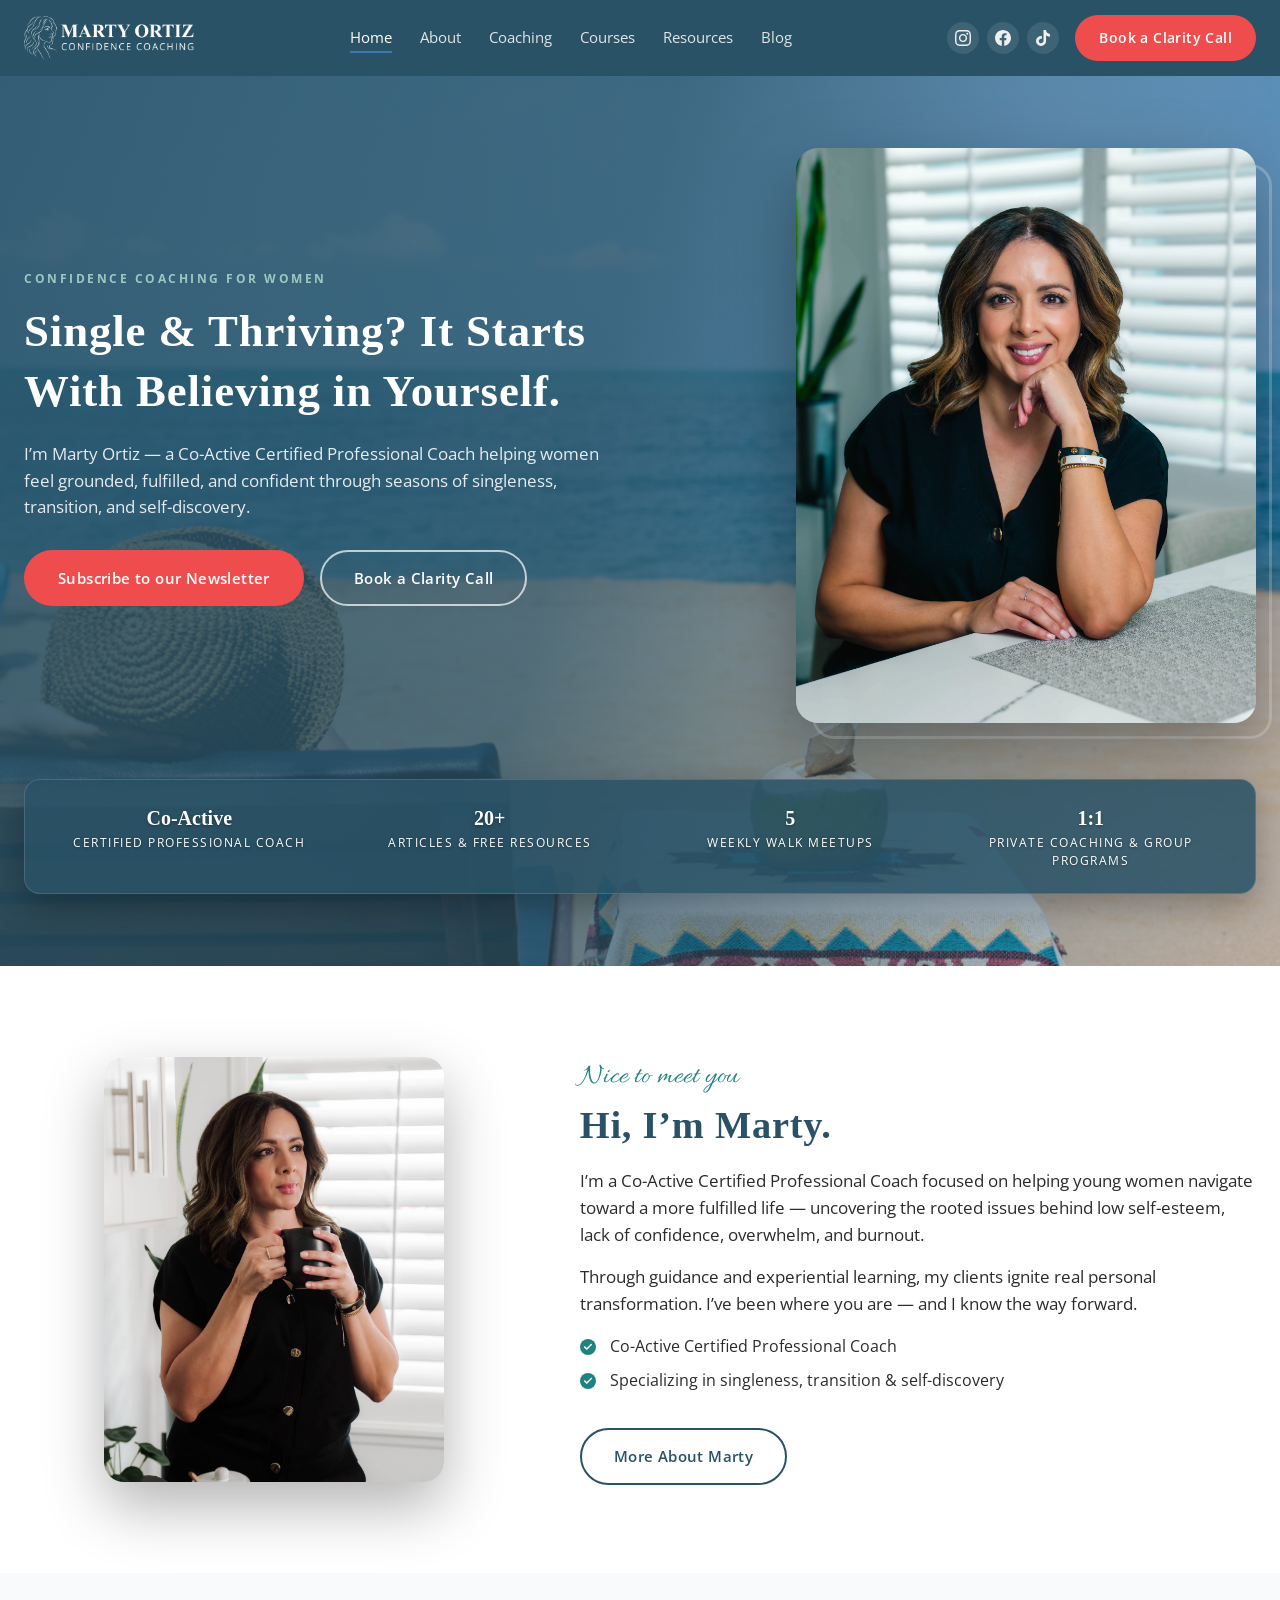
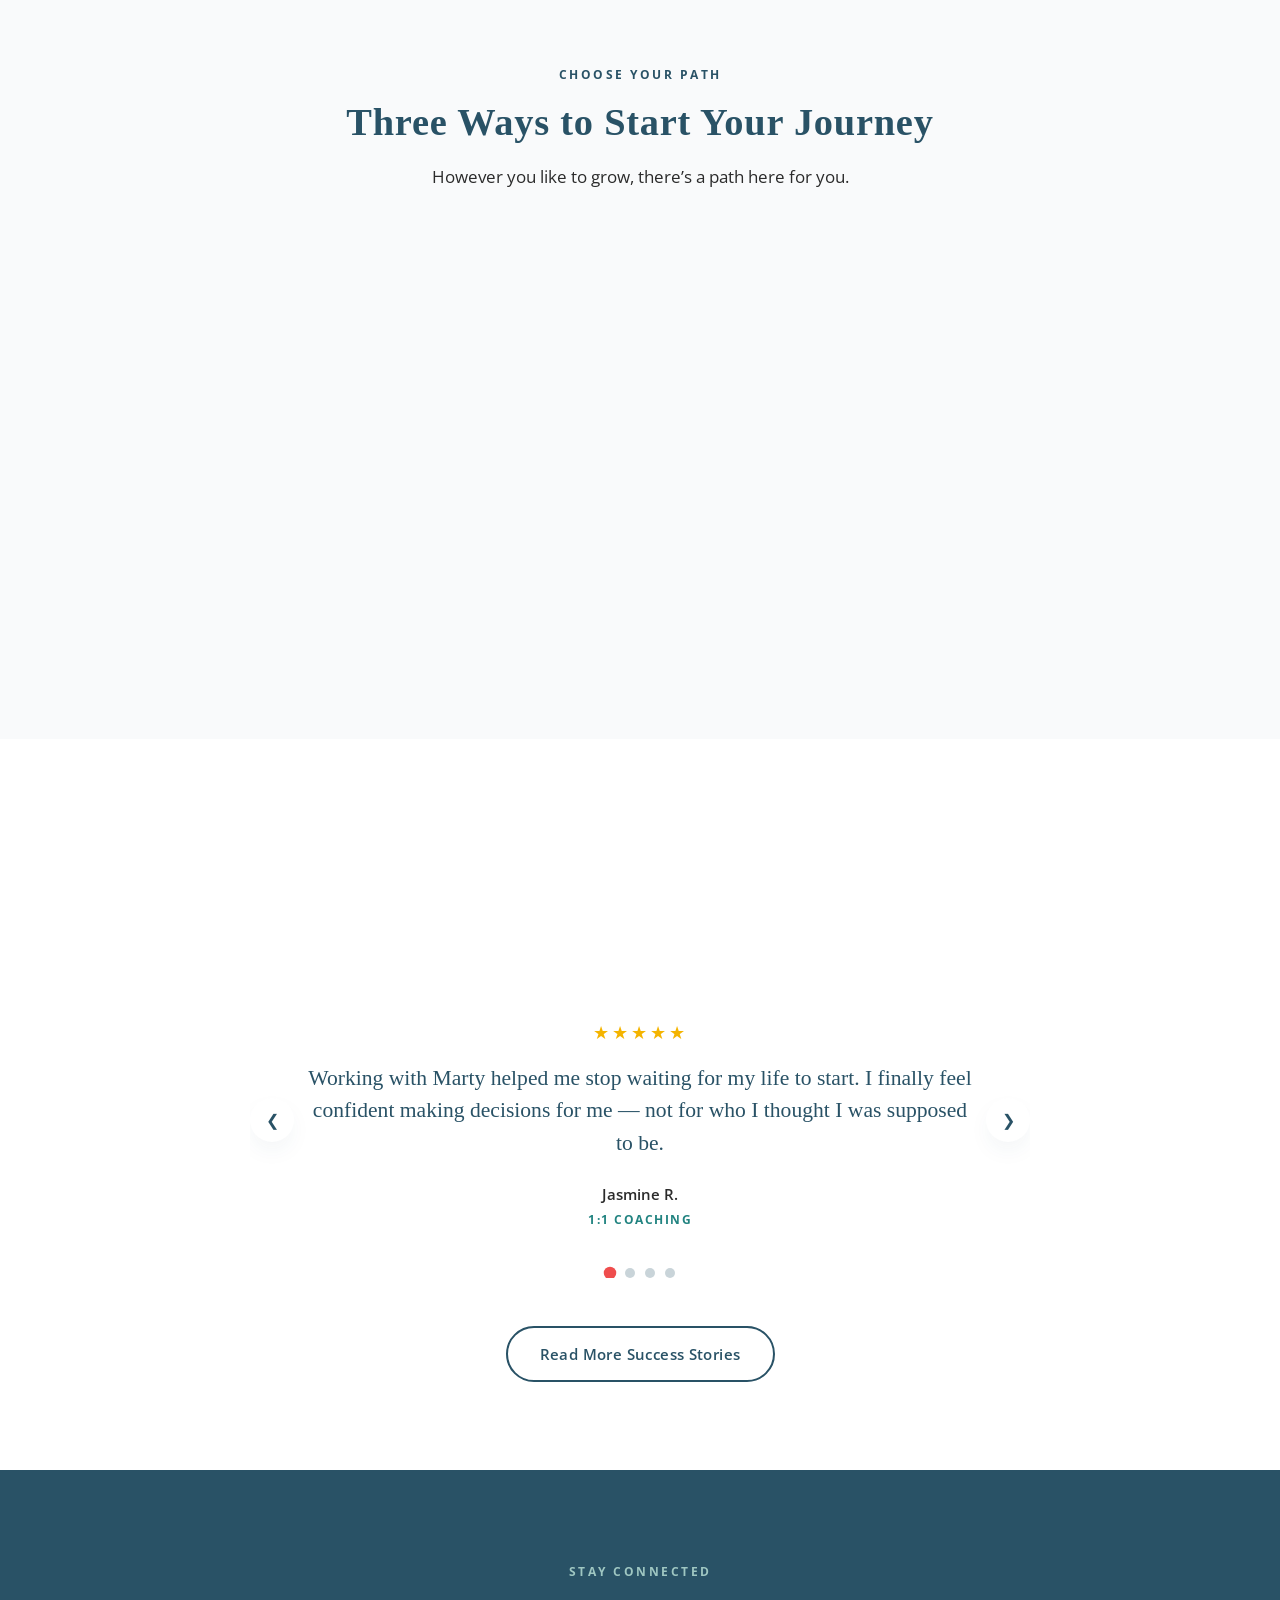
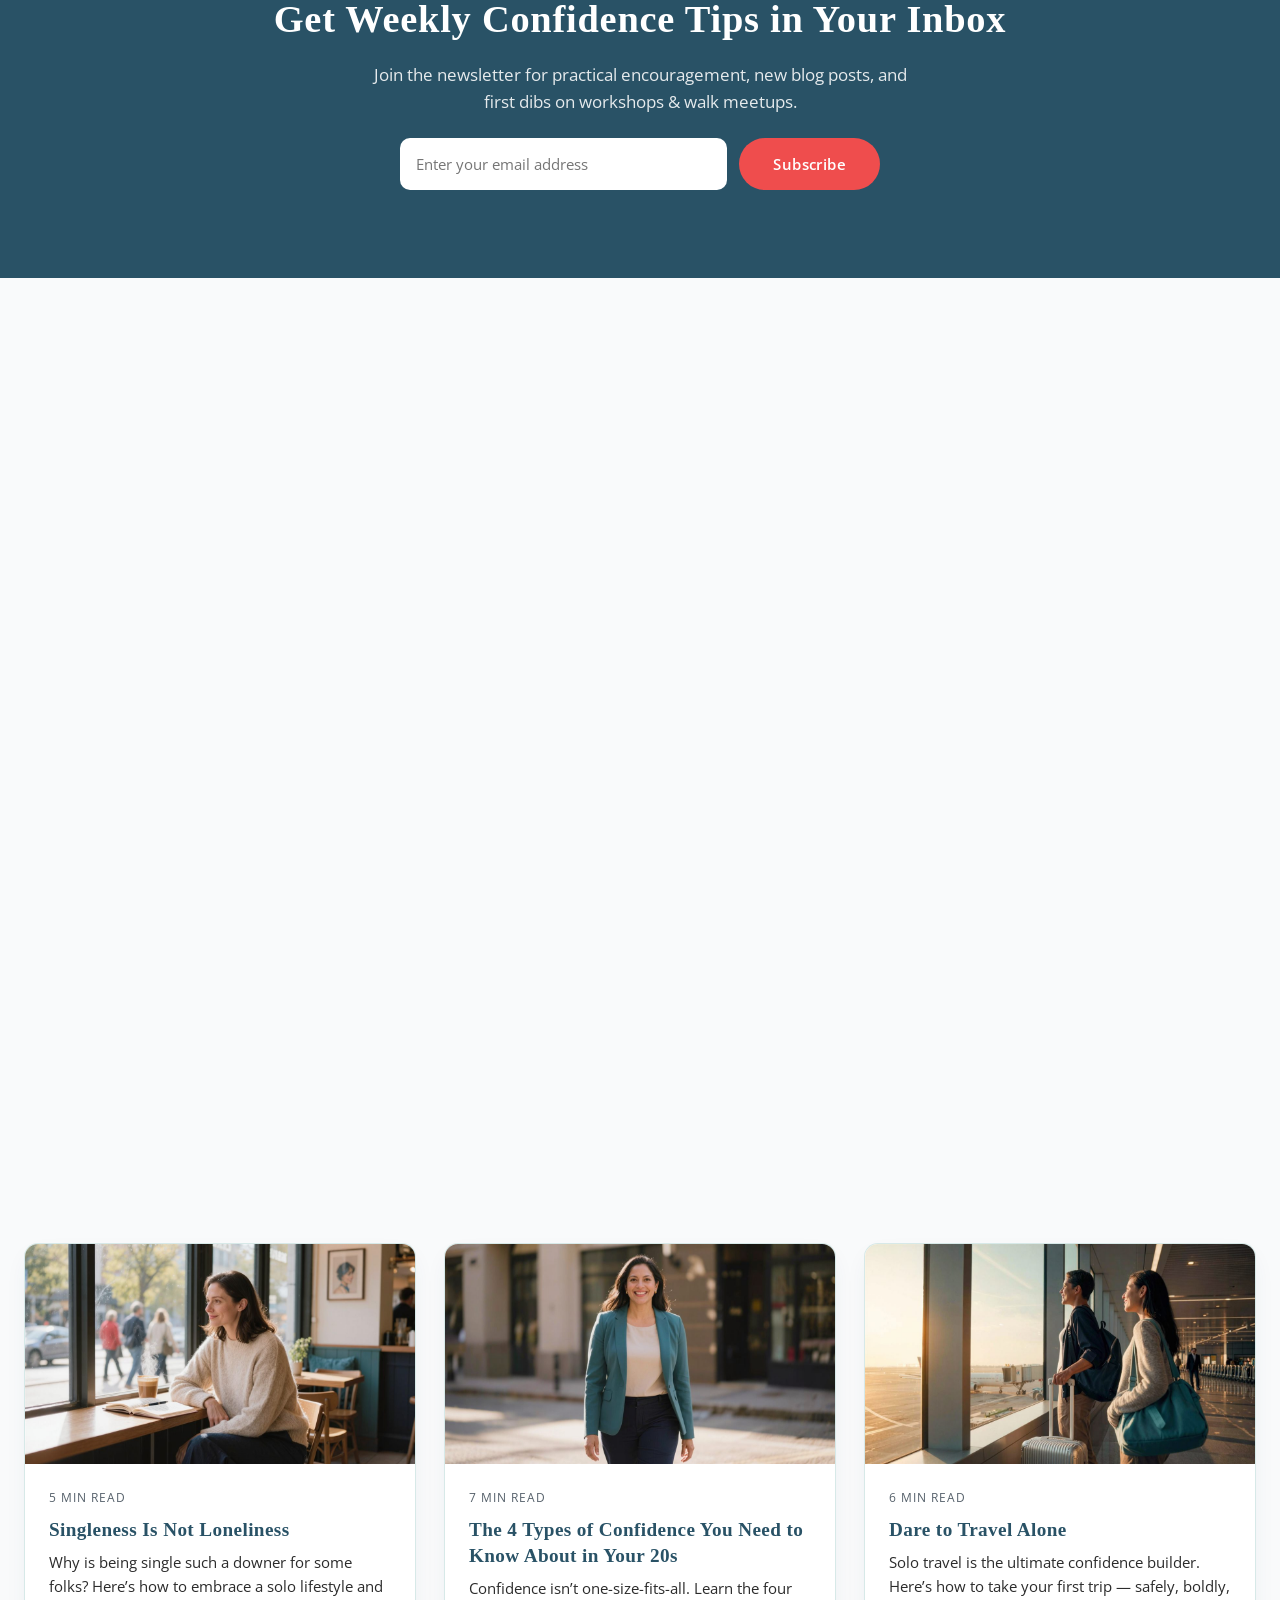
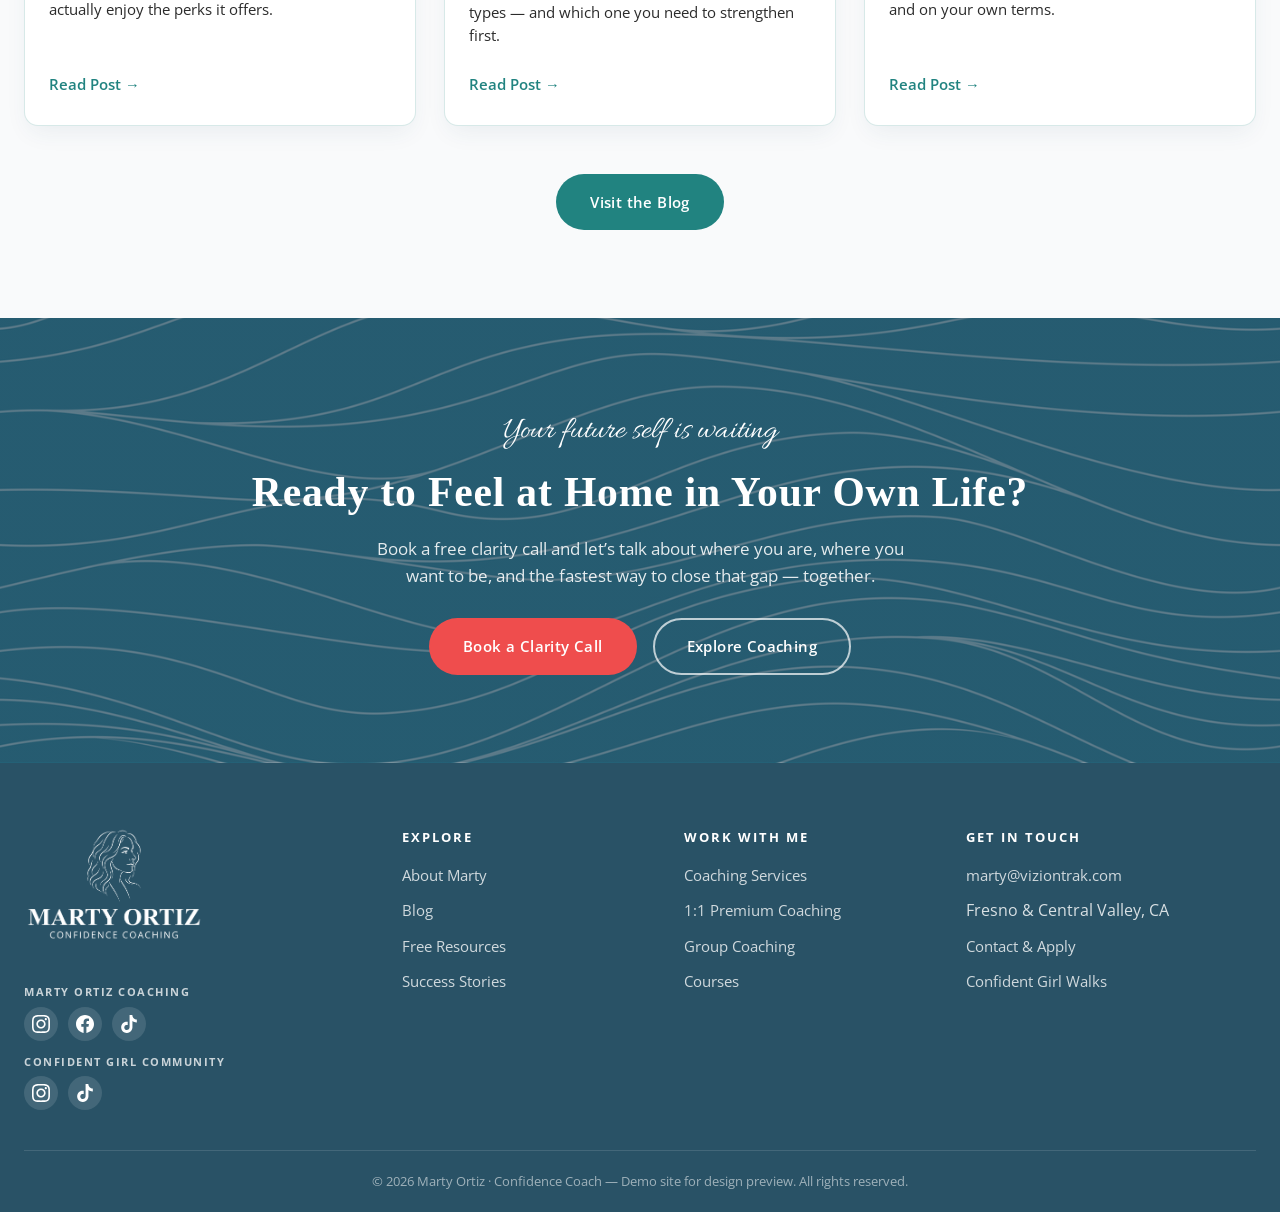
==== commit f780a3eb: "more hero imagery and subscription tweak" ====
--- a/demo/index.html
+++ b/demo/index.html
@@ -66,7 +66,7 @@
                         <h1>Single &amp; Thriving? It Starts With Believing in Yourself.</h1>
                         <p class="lead">I&rsquo;m Marty Ortiz &mdash; a Co-Active Certified Professional Coach helping women feel grounded, fulfilled, and confident through seasons of singleness, transition, and self-discovery.</p>
                         <div class="hero-ctas">
-                            <a href="resources.html" class="btn btn-primary">Download the Free Guide</a>
+                            <a href="#newsletter" class="btn btn-primary">Subscribe to our Newsletter</a>
                             <a href="contact.html" class="btn btn-ghost">Book a Clarity Call</a>
                         </div>
                     </div>
@@ -200,38 +200,17 @@
             </div>
         </section>
 
-        <!-- ============ Free guide banner (lead magnet) ============ -->
-        <section class="section guide-banner">
-            <div class="container">
-                <div class="guide-grid">
-                    <div class="guide-cover reveal">
-                        <svg viewBox="0 0 240 320" role="img" aria-label="The Empowered Single Woman guide cover">
-                            <defs>
-                                <linearGradient id="guideBg" x1="0" y1="0" x2="1" y2="1">
-                                    <stop offset="0" stop-color="#ef4d4d"/>
-                                    <stop offset="1" stop-color="#295266"/>
-                                </linearGradient>
-                            </defs>
-                            <rect width="240" height="320" rx="4" fill="url(#guideBg)"/>
-                            <rect x="24" y="40" width="192" height="2" fill="#ffffff" opacity="0.6"/>
-                            <text x="120" y="130" text-anchor="middle" font-family="Georgia, serif" font-size="27" font-weight="bold" fill="#ffffff">The Empowered</text>
-                            <text x="120" y="162" text-anchor="middle" font-family="Georgia, serif" font-size="27" font-weight="bold" fill="#ffffff">Single Woman</text>
-                            <text x="120" y="196" text-anchor="middle" font-family="Georgia, serif" font-size="14" font-style="italic" fill="#ffd9d9">A Confidence Starter Guide</text>
-                            <text x="120" y="290" text-anchor="middle" font-family="Georgia, serif" font-size="12" letter-spacing="2" fill="#ffffff" opacity="0.85">MARTY ORTIZ</text>
-                            <rect x="24" y="252" width="192" height="2" fill="#ffffff" opacity="0.6"/>
-                        </svg>
-                    </div>
-                    <div class="reveal reveal-delay-1">
-                        <span class="eyebrow eyebrow-light">Free Download</span>
-                        <h2>The Empowered Single Woman Guide</h2>
-                        <p>Five practical exercises to quiet self-doubt, rebuild self-worth, and start enjoying your own company &mdash; this week, not &ldquo;someday.&rdquo; Plus the free <strong>Future You, Now</strong> 5-minute morning visualization.</p>
-                        <form class="optin-form" data-optin novalidate>
-                            <input type="email" class="form-control" placeholder="Enter your email address" aria-label="Email address" required>
-                            <button type="submit" class="btn btn-primary">Send Me the Guide</button>
-                        </form>
-                        <div class="form-success" role="status">You&rsquo;re in! Check your inbox &mdash; your guide is on its way. (Demo: no email is actually sent.)</div>
-                    </div>
-                </div>
+        <!-- ============ Newsletter signup ============ -->
+        <section class="section guide-banner newsletter-banner text-center" id="newsletter">
+            <div class="container">
+                <span class="eyebrow eyebrow-light">Stay Connected</span>
+                <h2>Get Weekly Confidence Tips in Your Inbox</h2>
+                <p>Join the newsletter for practical encouragement, new blog posts, and first dibs on workshops &amp; walk meetups.</p>
+                <form class="optin-form newsletter-form" data-optin novalidate>
+                    <input type="email" class="form-control" placeholder="Enter your email address" aria-label="Email address" required>
+                    <button type="submit" class="btn btn-primary">Subscribe</button>
+                </form>
+                <div class="form-success" role="status">You&rsquo;re subscribed! Welcome to the newsletter &mdash; watch your inbox for weekly confidence tips. (Demo: no email is actually sent.)</div>
             </div>
         </section>
 
--- a/demo/css/styles.css
+++ b/demo/css/styles.css
@@ -457,7 +457,7 @@
 .hero h1 { color: #ffffff; margin-bottom: 1.2rem; }
 .hero p { color: rgba(255, 255, 255, 0.88); }
 .hero .lead { font-size: 1.15rem; }
-.hero-ctas { display: flex; gap: 16px; flex-wrap: wrap; margin-top: 1.8rem; }
+.hero-ctas { display: flex; gap: 16px; flex-wrap: wrap; margin-top: 1.8rem; align-items: center; }
 
 /* Hero variants — same overlay treatment, swapped backgrounds */
 .hero.hero--coaching {
@@ -478,6 +478,14 @@
 }
 .hero.hero--about {
     background-image: url('../images/about-page-hero.webp');
+    background-position: right 30%;
+}
+.hero.hero--1on1 {
+    background-image: url('../images/unbothered.jpg');
+    background-position: center 30%;
+}
+.hero.hero--group {
+    background-image: url('../images/group-course.jpg');
     background-position: right 30%;
 }
 
@@ -490,14 +498,18 @@
     .hero.hero--resources,
     .hero.hero--courses,
     .hero.hero--blog,
-    .hero.hero--about {
+    .hero.hero--about,
+    .hero.hero--1on1,
+    .hero.hero--group {
         min-height: clamp(640px, calc(100vh - var(--header-h)), 1000px);
     }
     .hero.hero--coaching,
     .hero.hero--resources,
     .hero.hero--courses,
     .hero.hero--blog,
-    .hero.hero--about {
+    .hero.hero--about,
+    .hero.hero--1on1,
+    .hero.hero--group {
         display: flex;
         align-items: center;
     }
@@ -962,21 +974,6 @@
     background: var(--primary-dark);
     color: #ffffff;
 }
-.guide-grid {
-    display: grid;
-    grid-template-columns: 0.7fr 1.3fr;
-    gap: 56px;
-    align-items: center;
-}
-.guide-cover {
-    max-width: 250px;
-    margin: 0 auto;
-    transform: rotate(-4deg);
-    box-shadow: 0 20px 50px rgba(0, 0, 0, 0.35);
-    border-radius: 6px;
-    overflow: hidden;
-}
-.guide-cover svg { display: block; width: 100%; height: auto; }
 .guide-banner h2 { color: #ffffff; }
 .guide-banner p { color: rgba(255, 255, 255, 0.88); }
 .optin-form { display: flex; gap: 12px; margin-top: 1.4rem; }
@@ -988,6 +985,12 @@
     color: #ffffff;
     margin-top: 1.2rem;
 }
+
+/* ---------- Newsletter signup (homepage, above final CTA) ---------- */
+#newsletter { scroll-margin-top: 90px; }
+.newsletter-banner p { max-width: 560px; margin-left: auto; margin-right: auto; }
+.newsletter-form { max-width: 480px; margin: 1.4rem auto 0; }
+.newsletter-banner .form-success { max-width: 480px; margin: 1.2rem auto 0; }
 .form-control.form-error {
     border-color: var(--accent);
     box-shadow: 0 0 0 3px rgba(239, 77, 77, 0.2);
@@ -1091,7 +1094,6 @@
 .stars { color: #f4b400; font-size: 1.1rem; letter-spacing: 3px; }
 
 @media (max-width: 900px) {
-    .guide-grid { grid-template-columns: 1fr; gap: 36px; text-align: center; }
     .optin-form { flex-direction: column; }
     .trust-strip-inner { grid-template-columns: repeat(2, 1fr); }
     .slider-arrow { display: none; }
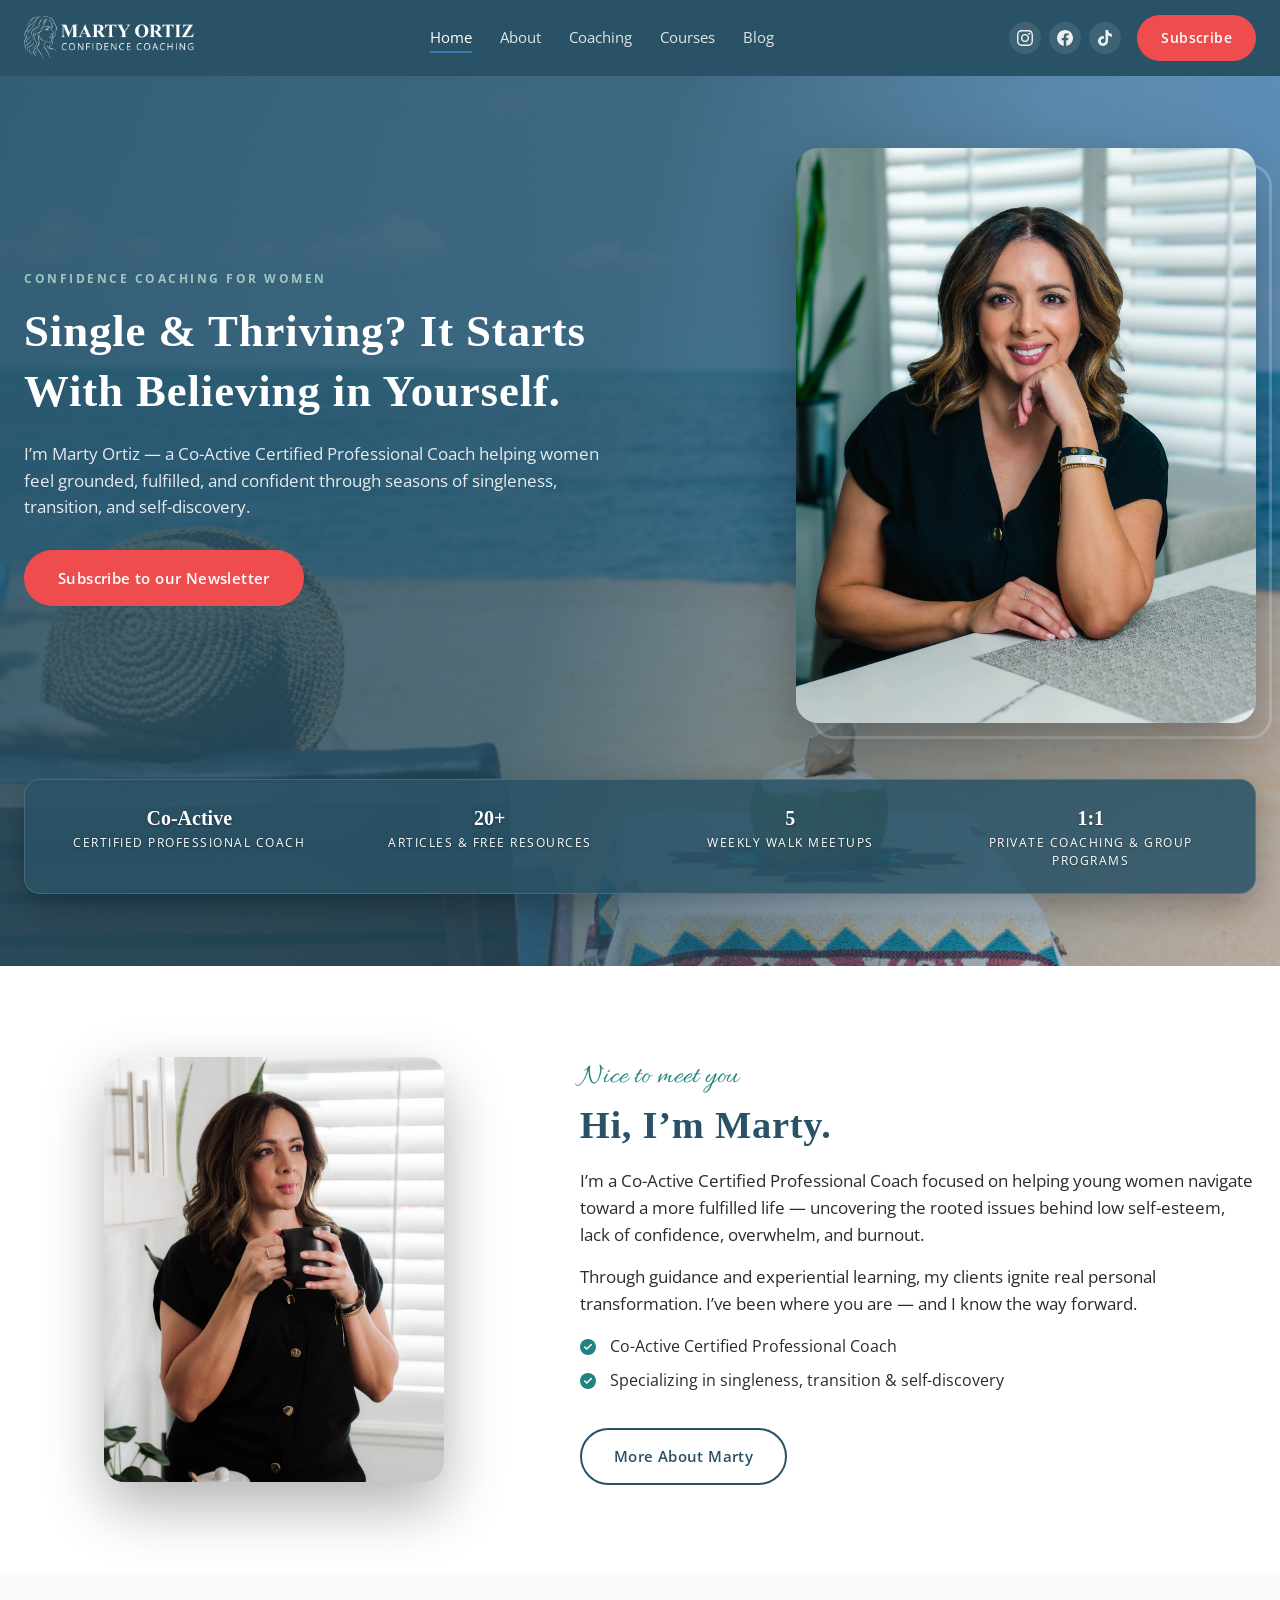
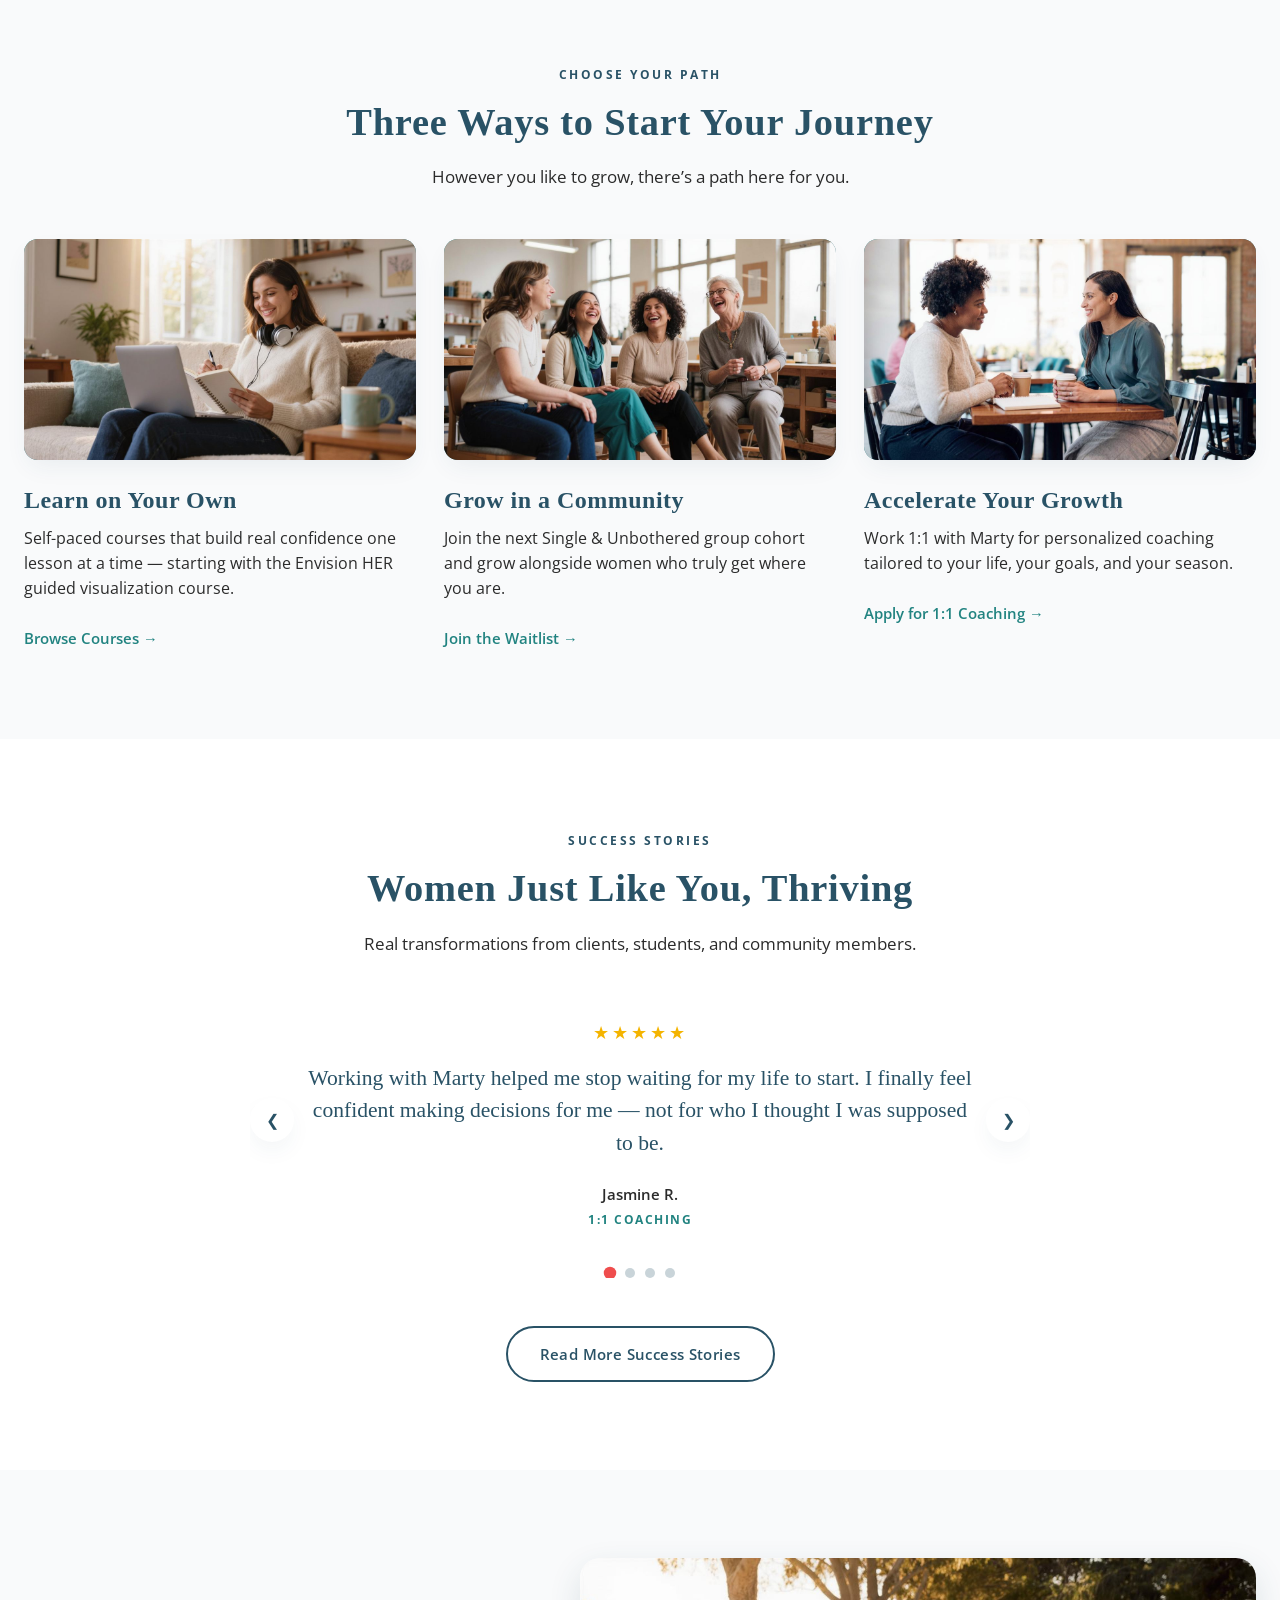
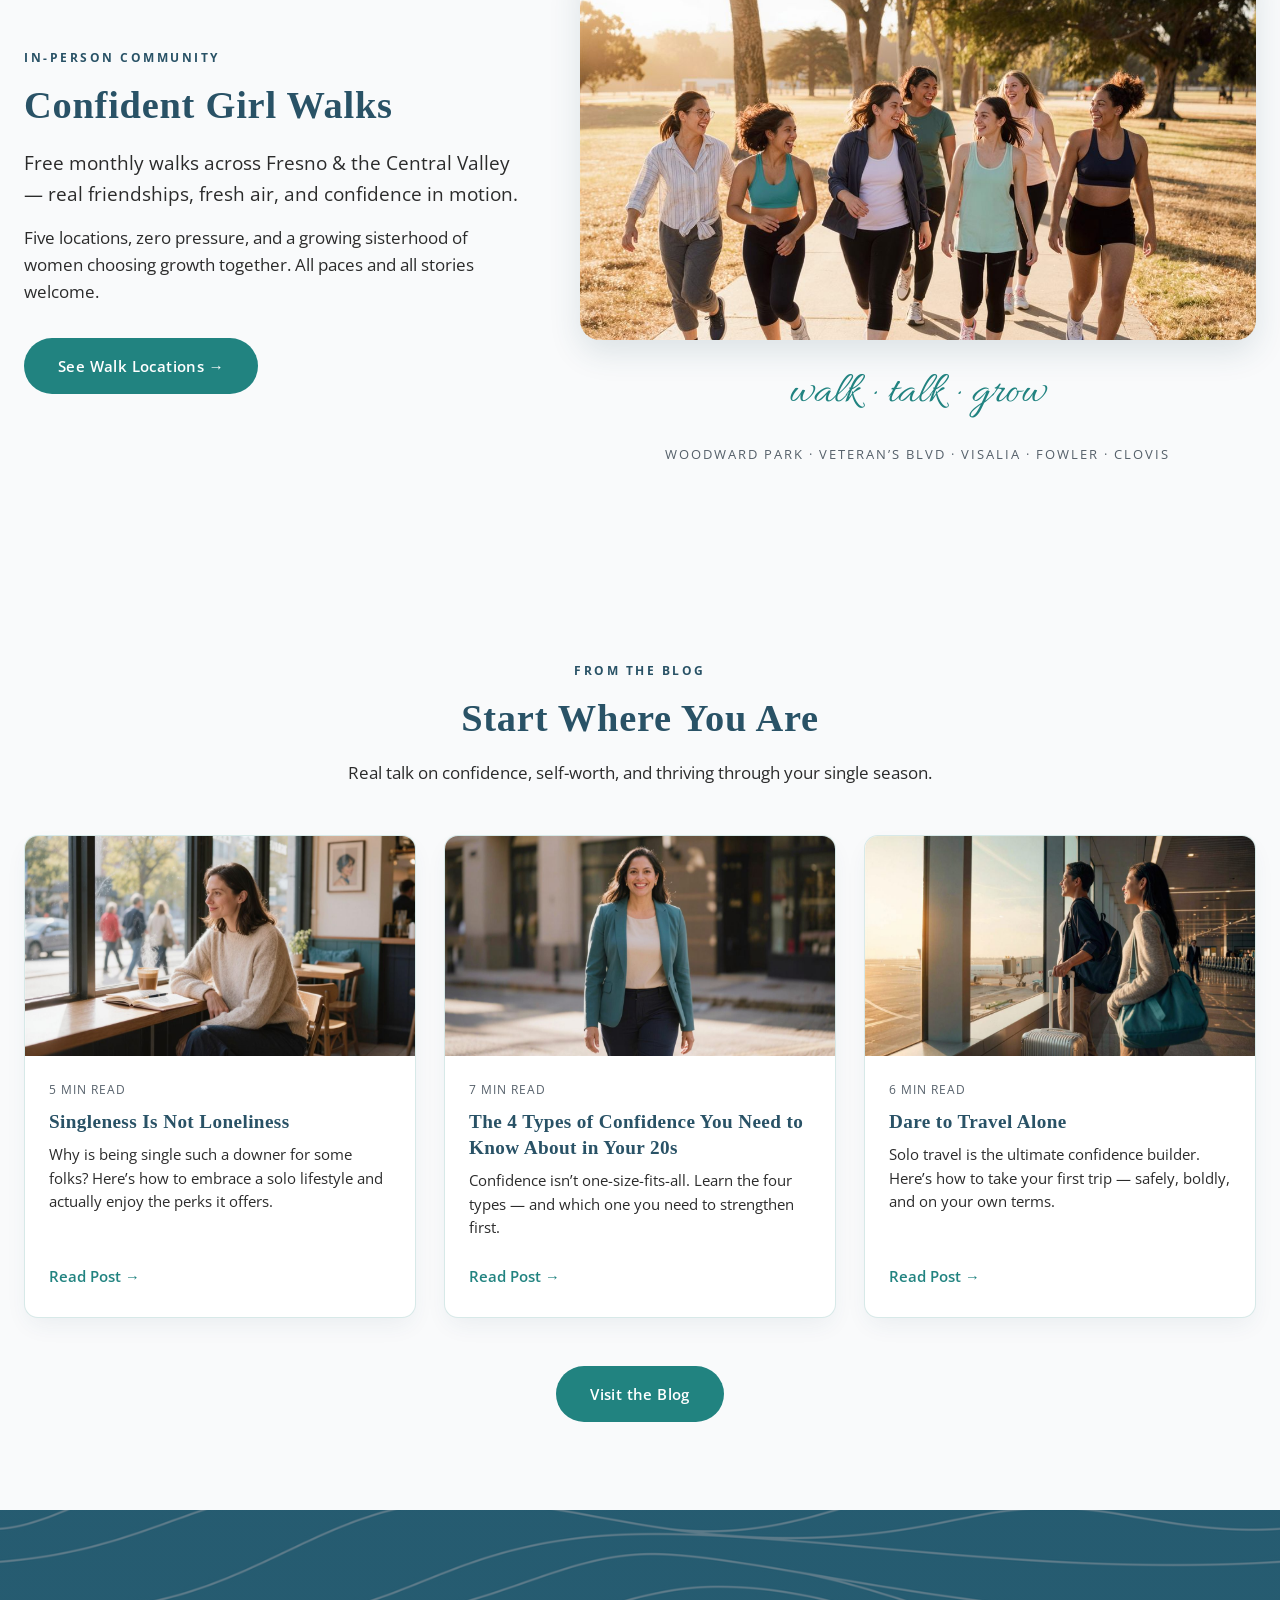
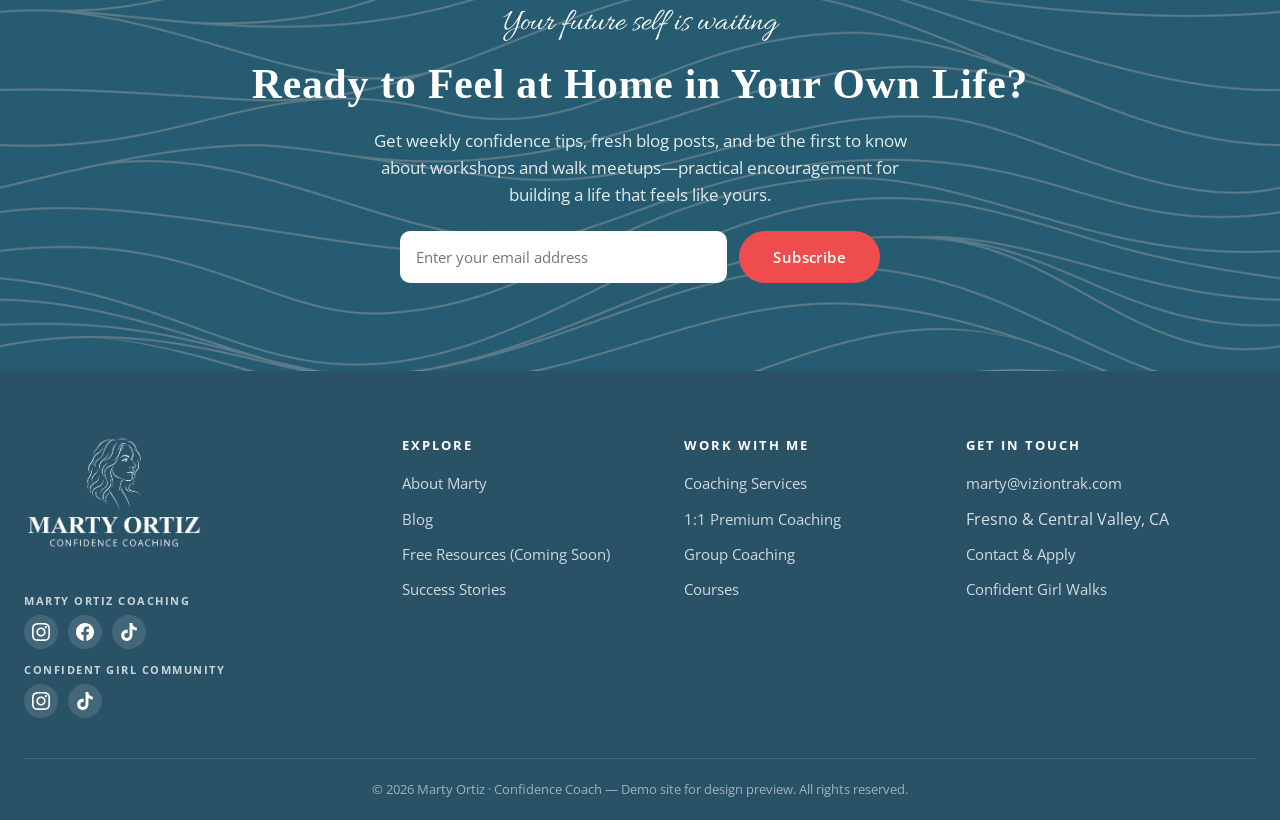
==== commit e8f99bd6: "resources scrapped" ====
--- a/demo/index.html
+++ b/demo/index.html
@@ -26,9 +26,8 @@
                     <li><a href="about.html" class="nav-link">About</a></li>
                     <li><a href="coaching.html" class="nav-link">Coaching</a></li>
                     <li><a href="courses.html" class="nav-link">Courses</a></li>
-                    <li><a href="resources.html" class="nav-link">Resources</a></li>
                     <li><a href="blog.html" class="nav-link">Blog</a></li>
-                    <li class="nav-cta-mobile"><a href="contact.html" class="btn btn-primary btn-sm">Book a Clarity Call</a></li>
+                    <li class="nav-cta-mobile"><a href="#newsletter" class="btn btn-primary btn-sm">Subscribe</a></li>
                 </ul>
             </nav>
 
@@ -44,7 +43,7 @@
                         <svg viewBox="0 0 24 24" aria-hidden="true"><path d="M12.525.02c1.31-.02 2.61-.01 3.91-.02.08 1.53.63 3.09 1.75 4.17 1.12 1.11 2.7 1.62 4.24 1.79v4.03c-1.44-.05-2.89-.35-4.2-.97-.57-.26-1.1-.59-1.62-1.01-.01 2.92.01 5.84-.02 8.75-.08 1.4-.54 2.79-1.35 3.94-1.31 1.92-3.58 3.17-5.91 3.21-1.43.08-2.86-.31-4.08-1.03-2.02-1.19-3.44-3.37-3.65-5.71-.02-.5-.03-1-.01-1.49.18-1.9 1.12-3.72 2.58-4.96 1.66-1.44 3.98-2.13 6.15-1.72.02 1.48-.04 2.96-.04 4.44-.99-.32-2.15-.23-3.02.37-.63.41-1.11 1.04-1.36 1.75-.21.51-.24 1.07-.14 1.61.24 1.64 1.82 2.89 3.5 2.79 1.4-.04 2.68-.89 3.19-2.18.25-.56.34-1.18.33-1.8V.02h-.19z"/></svg>
                     </a>
                 </div>
-                <a href="contact.html" class="btn btn-primary btn-nav">Book a Clarity Call</a>
+                <a href="#newsletter" class="btn btn-primary btn-nav">Subscribe</a>
                 <button class="nav-toggle" id="navToggle" aria-label="Toggle navigation menu" aria-expanded="false" aria-controls="mainNav">
                     <span></span><span></span><span></span>
                 </button>
@@ -67,7 +66,6 @@
                         <p class="lead">I&rsquo;m Marty Ortiz &mdash; a Co-Active Certified Professional Coach helping women feel grounded, fulfilled, and confident through seasons of singleness, transition, and self-discovery.</p>
                         <div class="hero-ctas">
                             <a href="#newsletter" class="btn btn-primary">Subscribe to our Newsletter</a>
-                            <a href="contact.html" class="btn btn-ghost">Book a Clarity Call</a>
                         </div>
                     </div>
                     <div class="hero-photo">
@@ -200,20 +198,6 @@
             </div>
         </section>
 
-        <!-- ============ Newsletter signup ============ -->
-        <section class="section guide-banner newsletter-banner text-center" id="newsletter">
-            <div class="container">
-                <span class="eyebrow eyebrow-light">Stay Connected</span>
-                <h2>Get Weekly Confidence Tips in Your Inbox</h2>
-                <p>Join the newsletter for practical encouragement, new blog posts, and first dibs on workshops &amp; walk meetups.</p>
-                <form class="optin-form newsletter-form" data-optin novalidate>
-                    <input type="email" class="form-control" placeholder="Enter your email address" aria-label="Email address" required>
-                    <button type="submit" class="btn btn-primary">Subscribe</button>
-                </form>
-                <div class="form-success" role="status">You&rsquo;re subscribed! Welcome to the newsletter &mdash; watch your inbox for weekly confidence tips. (Demo: no email is actually sent.)</div>
-            </div>
-        </section>
-
         <!-- ============ Community: Confident Girl Walks ============ -->
         <section class="section section-alt">
             <div class="container">
@@ -280,16 +264,17 @@
             </div>
         </section>
 
-        <!-- ============ Final CTA ============ -->
-        <section class="section bg-teal cta-final text-center">
+        <!-- ============ Newsletter signup ============ -->
+        <section class="section bg-teal cta-final newsletter-banner text-center" id="newsletter">
             <div class="container">
                 <span class="accent-script">Your future self is waiting</span>
                 <h2>Ready to Feel at Home in Your Own Life?</h2>
-                <p>Book a free clarity call and let&rsquo;s talk about where you are, where you want to be, and the fastest way to close that gap &mdash; together.</p>
-                <div class="cta-buttons">
-                    <a href="contact.html" class="btn btn-primary">Book a Clarity Call</a>
-                    <a href="coaching.html" class="btn btn-ghost">Explore Coaching</a>
-                </div>
+                <p>Get weekly confidence tips, fresh blog posts, and be the first to know about workshops and walk meetups&mdash;practical encouragement for building a life that feels like yours.</p>
+                <form class="optin-form newsletter-form" data-optin novalidate>
+                    <input type="email" class="form-control" placeholder="Enter your email address" aria-label="Email address" required>
+                    <button type="submit" class="btn btn-primary">Subscribe</button>
+                </form>
+                <div class="form-success" role="status">You&rsquo;re subscribed! Welcome to the newsletter &mdash; watch your inbox for weekly confidence tips.</div>
             </div>
         </section>
     </main>
@@ -335,7 +320,7 @@
                     <ul class="footer-links">
                         <li><a href="about.html">About Marty</a></li>
                         <li><a href="blog.html">Blog</a></li>
-                        <li><a href="resources.html">Free Resources</a></li>
+                        <li><a href="resources.html">Free Resources <span aria-hidden="true">(Coming Soon)</span></a></li>
                         <li><a href="success-stories.html">Success Stories</a></li>
                     </ul>
                 </div>
--- a/demo/css/styles.css
+++ b/demo/css/styles.css
@@ -986,11 +986,17 @@
     margin-top: 1.2rem;
 }
 
-/* ---------- Newsletter signup (homepage, above final CTA) ---------- */
+/* ---------- Newsletter signup (homepage final CTA) ---------- */
 #newsletter { scroll-margin-top: 90px; }
 .newsletter-banner p { max-width: 560px; margin-left: auto; margin-right: auto; }
 .newsletter-form { max-width: 480px; margin: 1.4rem auto 0; }
-.newsletter-banner .form-success { max-width: 480px; margin: 1.2rem auto 0; }
+.newsletter-banner .form-success {
+    max-width: 480px;
+    margin: 1.2rem auto 0;
+    background: rgba(255, 255, 255, 0.12);
+    border-color: rgba(255, 255, 255, 0.4);
+    color: #ffffff;
+}
 .form-control.form-error {
     border-color: var(--accent);
     box-shadow: 0 0 0 3px rgba(239, 77, 77, 0.2);
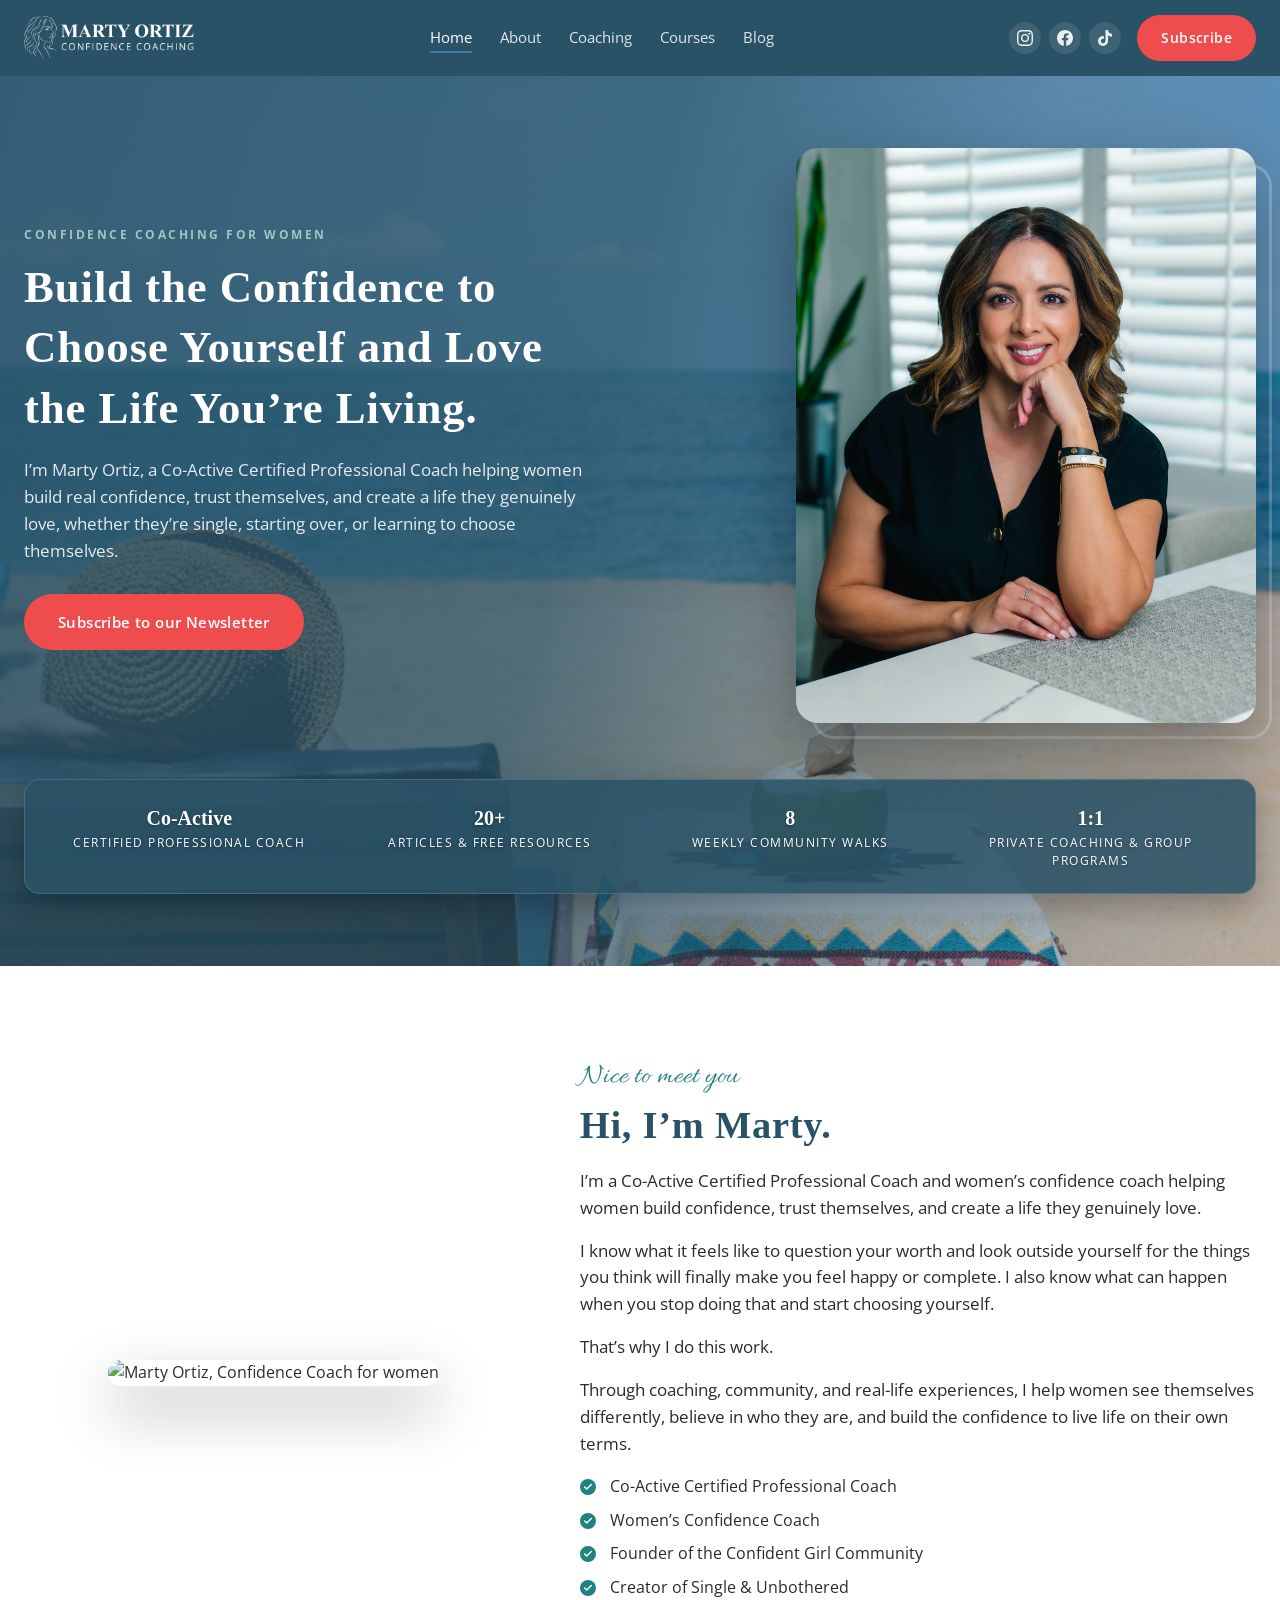
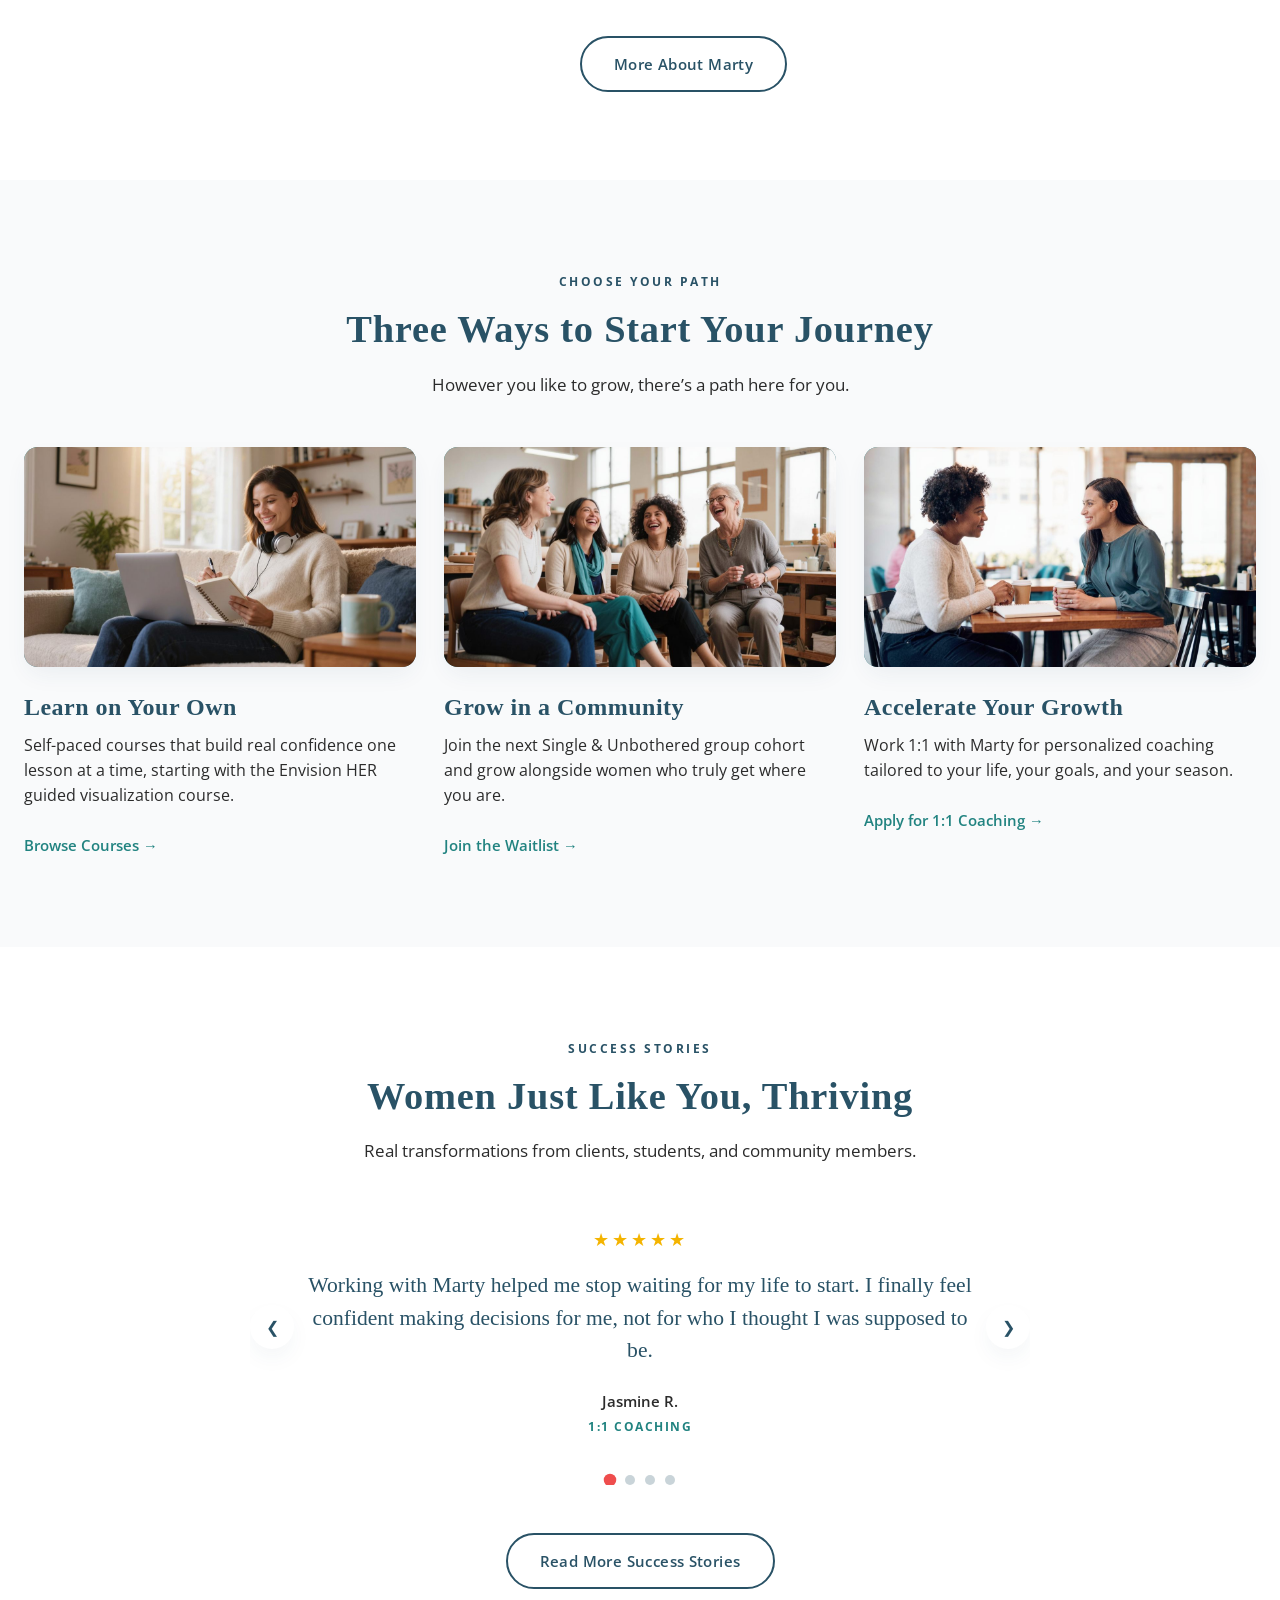
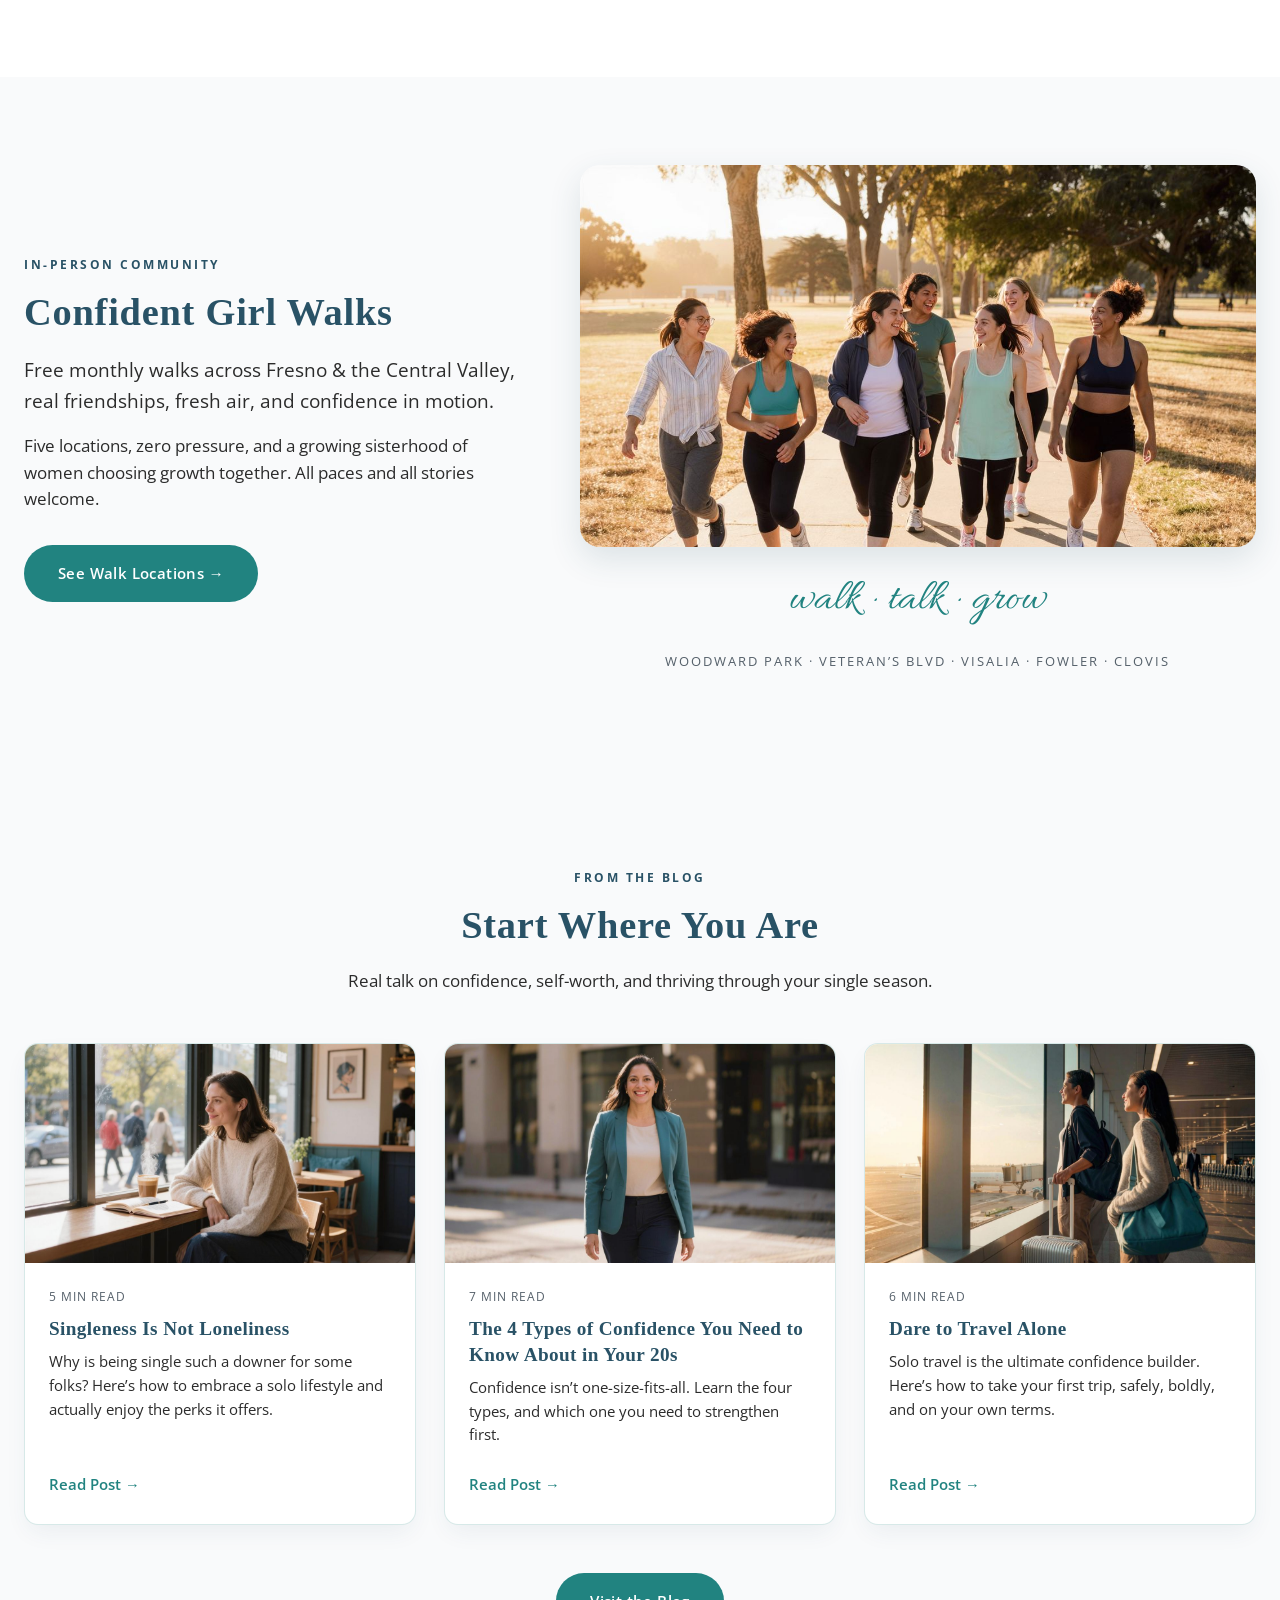
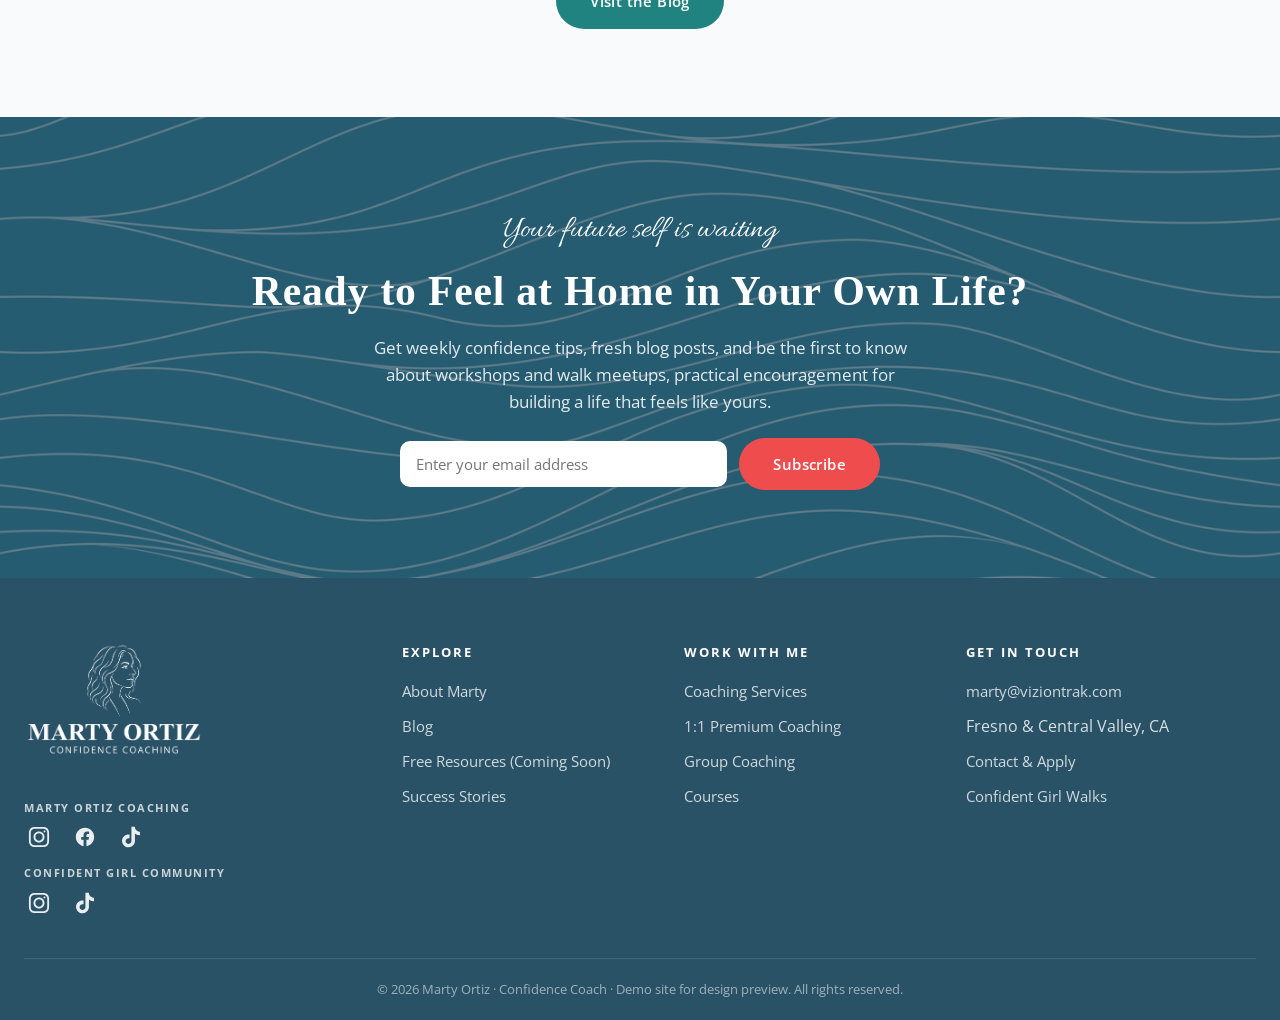
==== commit d982386e: "text tweaks" ====
--- a/demo/index.html
+++ b/demo/index.html
@@ -1,11 +1,11 @@
-<!DOCTYPE html>
+﻿<!DOCTYPE html>
 <html lang="en">
 <head>
     <meta charset="UTF-8">
     <meta name="viewport" content="width=device-width, initial-scale=1.0">
-    <title>Marty Ortiz &mdash; Confidence Coaching for Single Women | Confidence Coach</title>
+    <title>Marty Ortiz | Confidence Coaching for Single Women | Confidence Coach</title>
     <meta name="description" content="Demo: Confidence coaching for women navigating singleness, transition, and self-discovery. Build unshakable confidence with Marty Ortiz.">
-    <link rel="icon" type="image/png" href="images/Asset 4@300x.png">
+    <link rel="icon" type="image/png" href="images/marty-ortiz-favicon.png">
     <link rel="preconnect" href="https://fonts.googleapis.com">
     <link rel="preconnect" href="https://fonts.gstatic.com" crossorigin>
     <link href="https://fonts.googleapis.com/css2?family=Open+Sans:wght@300;400;600;700&family=Allura&display=swap" rel="stylesheet">
@@ -17,7 +17,7 @@
     <header class="site-header" id="siteHeader">
         <div class="container header-inner">
             <a href="index.html" class="brand">
-                <img src="images/Marty Ortiz_Logo_White_Horizontal.png" alt="Marty Ortiz Confidence Coaching" class="brand-logo">
+                <img src="images/marty-ortiz-logo-white-horizontal.png" alt="Marty Ortiz Confidence Coaching" class="brand-logo">
             </a>
 
             <nav class="main-nav" id="mainNav" aria-label="Main navigation">
@@ -62,15 +62,15 @@
                 <div class="hero-grid">
                     <div class="hero-inner">
                         <span class="eyebrow eyebrow-light">Confidence Coaching for Women</span>
-                        <h1>Single &amp; Thriving? It Starts With Believing in Yourself.</h1>
-                        <p class="lead">I&rsquo;m Marty Ortiz &mdash; a Co-Active Certified Professional Coach helping women feel grounded, fulfilled, and confident through seasons of singleness, transition, and self-discovery.</p>
+                        <h1>Build the Confidence to Choose Yourself and Love the Life You&rsquo;re Living.</h1>
+                        <p class="lead">I&rsquo;m Marty Ortiz, a Co-Active Certified Professional Coach helping women build real confidence, trust themselves, and create a life they genuinely love, whether they&rsquo;re single, starting over, or learning to choose themselves.</p>
                         <div class="hero-ctas">
                             <a href="#newsletter" class="btn btn-primary">Subscribe to our Newsletter</a>
                         </div>
                     </div>
                     <div class="hero-photo">
                         <div class="portrait-frame">
-                            <img src="images/Marty Ortiz Home Photos-35.webp" alt="Marty Ortiz, Confidence Coach for women" class="hero-photo-img">
+                            <img src="images/marty-ortiz-home-photo-35.webp" alt="Marty Ortiz, Confidence Coach for women" class="hero-photo-img">
                         </div>
                     </div>
                     <div class="hero-trust reveal">
@@ -83,8 +83,8 @@
                             <div class="trust-label">Articles &amp; Free Resources</div>
                         </div>
                         <div class="trust-item">
-                            <div class="trust-value">5</div>
-                            <div class="trust-label">Weekly Walk Meetups</div>
+                            <div class="trust-value">8</div>
+                            <div class="trust-label">Weekly Community Walks</div>
                         </div>
                         <div class="trust-item">
                             <div class="trust-value">1:1</div>
@@ -101,17 +101,21 @@
                 <div class="split">
                     <div class="split-portrait reveal">
                         <div class="portrait-frame">
-                            <img src="images/Marty-Ortiz-Coffee.webp" alt="Marty Ortiz, Confidence Coach for women" class="portrait-photo">
+                            <img src="images/marty-ortiz-coffee.webp" alt="Marty Ortiz, Confidence Coach for women" class="portrait-photo">
                         </div>
                     </div>
                     <div class="reveal reveal-delay-1">
                         <span class="accent-script" style="font-size: 1.8rem;">Nice to meet you</span>
                         <h2>Hi, I&rsquo;m Marty.</h2>
-                        <p>I&rsquo;m a Co-Active Certified Professional Coach focused on helping young women navigate toward a more fulfilled life &mdash; uncovering the rooted issues behind low self-esteem, lack of confidence, overwhelm, and burnout.</p>
-                        <p>Through guidance and experiential learning, my clients ignite real personal transformation. I&rsquo;ve been where you are &mdash; and I know the way forward.</p>
+                        <p>I&rsquo;m a Co-Active Certified Professional Coach and women&rsquo;s confidence coach helping women build confidence, trust themselves, and create a life they genuinely love.</p>
+                        <p>I know what it feels like to question your worth and look outside yourself for the things you think will finally make you feel happy or complete. I also know what can happen when you stop doing that and start choosing yourself.</p>
+                        <p>That&rsquo;s why I do this work.</p>
+                        <p>Through coaching, community, and real-life experiences, I help women see themselves differently, believe in who they are, and build the confidence to live life on their own terms.</p>
                         <ul class="check-list">
                             <li>Co-Active Certified Professional Coach</li>
-                            <li>Specializing in singleness, transition &amp; self-discovery</li>
+                            <li>Women&rsquo;s Confidence Coach</li>
+                            <li>Founder of the Confident Girl Community</li>
+                            <li>Creator of Single &amp; Unbothered</li>
                         </ul>
                         <a href="about.html" class="btn btn-outline mt-1">More About Marty</a>
                     </div>
@@ -131,7 +135,7 @@
                     <div class="card card--flat reveal">
                         <div class="card-media"><img src="images/path-learn-online.jpg" alt="Woman learning online with a laptop while journaling at home"></div>
                             <h3>Learn on Your Own</h3>
-                        <p>Self-paced courses that build real confidence one lesson at a time &mdash; starting with the Envision HER guided visualization course.</p>
+                        <p>Self-paced courses that build real confidence one lesson at a time, starting with the Envision HER guided visualization course.</p>
                         <a href="courses.html" class="card-link">Browse Courses &rarr;</a>
                     </div>
                     <div class="card card--flat reveal reveal-delay-1">
@@ -164,7 +168,7 @@
                     <div class="slider-track">
                         <div class="slider-slide">
                             <div class="stars">&#9733;&#9733;&#9733;&#9733;&#9733;</div>
-                            <blockquote>Working with Marty helped me stop waiting for my life to start. I finally feel confident making decisions for me &mdash; not for who I thought I was supposed to be.</blockquote>
+                            <blockquote>Working with Marty helped me stop waiting for my life to start. I finally feel confident making decisions for me, not for who I thought I was supposed to be.</blockquote>
                             <div class="quote-author">Jasmine R.</div>
                             <div class="quote-tag">1:1 Coaching</div>
                         </div>
@@ -205,7 +209,7 @@
                     <div>
                         <span class="eyebrow">In-Person Community</span>
                         <h2>Confident Girl Walks</h2>
-                        <p class="lead">Free monthly walks across Fresno &amp; the Central Valley &mdash; real friendships, fresh air, and confidence in motion.</p>
+                        <p class="lead">Free monthly walks across Fresno &amp; the Central Valley, real friendships, fresh air, and confidence in motion.</p>
                         <p>Five locations, zero pressure, and a growing sisterhood of women choosing growth together. All paces and all stories welcome.</p>
                         <a href="confident-girl-walks.html" class="btn btn-secondary" style="margin-top:1rem;">See Walk Locations &rarr;</a>
                     </div>
@@ -243,7 +247,7 @@
                         <div class="blog-body">
                             <div class="blog-meta">7 min read</div>
                             <h3>The 4 Types of Confidence You Need to Know About in Your 20s</h3>
-                            <p>Confidence isn&rsquo;t one-size-fits-all. Learn the four types &mdash; and which one you need to strengthen first.</p>
+                            <p>Confidence isn&rsquo;t one-size-fits-all. Learn the four types, and which one you need to strengthen first.</p>
                             <a href="blog-post.html" class="card-link">Read Post &rarr;</a>
                         </div>
                     </article>
@@ -253,7 +257,7 @@
                         <div class="blog-body">
                             <div class="blog-meta">6 min read</div>
                             <h3>Dare to Travel Alone</h3>
-                            <p>Solo travel is the ultimate confidence builder. Here&rsquo;s how to take your first trip &mdash; safely, boldly, and on your own terms.</p>
+                            <p>Solo travel is the ultimate confidence builder. Here&rsquo;s how to take your first trip, safely, boldly, and on your own terms.</p>
                             <a href="blog-post.html" class="card-link">Read Post &rarr;</a>
                         </div>
                     </article>
@@ -269,12 +273,12 @@
             <div class="container">
                 <span class="accent-script">Your future self is waiting</span>
                 <h2>Ready to Feel at Home in Your Own Life?</h2>
-                <p>Get weekly confidence tips, fresh blog posts, and be the first to know about workshops and walk meetups&mdash;practical encouragement for building a life that feels like yours.</p>
+                <p>Get weekly confidence tips, fresh blog posts, and be the first to know about workshops and walk meetups, practical encouragement for building a life that feels like yours.</p>
                 <form class="optin-form newsletter-form" data-optin novalidate>
                     <input type="email" class="form-control" placeholder="Enter your email address" aria-label="Email address" required>
                     <button type="submit" class="btn btn-primary">Subscribe</button>
                 </form>
-                <div class="form-success" role="status">You&rsquo;re subscribed! Welcome to the newsletter &mdash; watch your inbox for weekly confidence tips.</div>
+                <div class="form-success" role="status">You&rsquo;re subscribed! Welcome to the newsletter, watch your inbox for weekly confidence tips.</div>
             </div>
         </section>
     </main>
@@ -285,20 +289,20 @@
             <div class="footer-grid">
                 <div>
                     <a href="index.html" class="footer-brand">
-                        <img src="images/Marty Ortiz_Logo_White_Vert.png" alt="Marty Ortiz Confidence Coaching" class="footer-brand-logo">
+                        <img src="images/marty-ortiz-logo-white-vertical.png" alt="Marty Ortiz Confidence Coaching" class="footer-brand-logo">
                     </a>
                     <div class="footer-socials">
                         <div class="footer-social-group">
                             <span class="footer-social-title">Marty Ortiz Coaching</span>
                             <div class="footer-social-icons">
                                 <a href="https://www.instagram.com/martyortizconfidencecoaching/" target="_blank" rel="noopener noreferrer" aria-label="Marty Ortiz on Instagram" class="footer-social-icon">
-                                    <svg viewBox="0 0 24 24" aria-hidden="true"><path d="M12 2.163c3.204 0 3.584.012 4.85.07 3.252.148 4.771 1.691 4.919 4.919.058 1.265.069 1.645.069 4.849 0 3.205-.012 3.584-.069 4.849-.149 3.225-1.664 4.771-4.919 4.919-1.266.058-1.644.07-4.85.07-3.204 0-3.584-.012-4.849-.07-3.26-.149-4.771-1.699-4.919-4.92-.058-1.265-.07-1.644-.07-4.849 0-3.204.013-3.583.07-4.849.149-3.227 1.664-4.771 4.919-4.919 1.266-.057 1.645-.069 4.849-.069zm0-2.163c-3.259 0-3.667.014-4.947.072-4.358.2-6.78 2.618-6.98 6.98-.059 1.281-.073 1.689-.073 4.948 0 3.259.014 3.668.072 4.948.2 4.358 2.618 6.78 6.98 6.98 1.281.058 1.689.072 4.948.072 3.259 0 3.668-.014 4.948-.072 4.354-.2 6.782-2.618 6.979-6.98.059-1.28.073-1.689.073-4.948 0-3.259-.014-3.667-.072-4.947-.196-4.354-2.617-6.78-6.979-6.98-1.281-.059-1.69-.073-4.949-.073zm0 5.838c-3.403 0-6.162 2.759-6.162 6.162s2.759 6.163 6.162 6.163 6.162-2.759 6.162-6.163c0-3.403-2.759-6.162-6.162-6.162zm0 10.162c-2.209 0-4-1.79-4-4 0-2.209 1.791-4 4-4s4 1.791 4 4c0 2.21-1.791 4-4 4zm6.406-11.845c-.796 0-1.441.645-1.441 1.44s.645 1.44 1.441 1.44c.795 0 1.439-.645 1.439-1.44s-.644-1.44-1.439-1.44z"/></svg>
+                                    <svg viewBox="0 0 24 24" aria-hidden="true"><path fill-rule="evenodd" clip-rule="evenodd" d="M12 18C15.3137 18 18 15.3137 18 12C18 8.68629 15.3137 6 12 6C8.68629 6 6 8.68629 6 12C6 15.3137 8.68629 18 12 18ZM12 16C14.2091 16 16 14.2091 16 12C16 9.79086 14.2091 8 12 8C9.79086 8 8 9.79086 8 12C8 14.2091 9.79086 16 12 16Z"/><path d="M18 5C17.4477 5 17 5.44772 17 6C17 6.55228 17.4477 7 18 7C18.5523 7 19 6.55228 19 6C19 5.44772 18.5523 5 18 5Z"/><path fill-rule="evenodd" clip-rule="evenodd" d="M1.65396 4.27606C1 5.55953 1 7.23969 1 10.6V13.4C1 16.7603 1 18.4405 1.65396 19.7239C2.2292 20.8529 3.14708 21.7708 4.27606 22.346C5.55953 23 7.23969 23 10.6 23H13.4C16.7603 23 18.4405 23 19.7239 22.346C20.8529 21.7708 21.7708 20.8529 22.346 19.7239C23 18.4405 23 16.7603 23 13.4V10.6C23 7.23969 23 5.55953 22.346 4.27606C21.7708 3.14708 20.8529 2.2292 19.7239 1.65396C18.4405 1 16.7603 1 13.4 1H10.6C7.23969 1 5.55953 1 4.27606 1.65396C3.14708 2.2292 2.2292 3.14708 1.65396 4.27606ZM13.4 3H10.6C8.88684 3 7.72225 3.00156 6.82208 3.0751C5.94524 3.14674 5.49684 3.27659 5.18404 3.43597C4.43139 3.81947 3.81947 4.43139 3.43597 5.18404C3.27659 5.49684 3.14674 5.94524 3.0751 6.82208C3.00156 7.72225 3 8.88684 3 10.6V13.4C3 15.1132 3.00156 16.2777 3.0751 17.1779C3.14674 18.0548 3.27659 18.5032 3.43597 18.816C3.81947 19.5686 4.43139 20.1805 5.18404 20.564C5.49684 20.7234 5.94524 20.8533 6.82208 20.9249C7.72225 20.9984 8.88684 21 10.6 21H13.4C15.1132 21 16.2777 20.9984 17.1779 20.9249C18.0548 20.8533 18.5032 20.7234 18.816 20.564C19.5686 20.1805 20.1805 19.5686 20.564 18.816C20.7234 18.5032 20.8533 18.0548 20.9249 17.1779C20.9984 16.2777 21 15.1132 21 13.4V10.6C21 8.88684 20.9984 7.72225 20.9249 6.82208C20.8533 5.94524 20.7234 5.49684 20.564 5.18404C20.1805 4.43139 19.5686 3.81947 18.816 3.43597C18.5032 3.27659 18.0548 3.14674 17.1779 3.0751C16.2777 3.00156 15.1132 3 13.4 3Z"/></svg>
                                 </a>
                                 <a href="https://www.facebook.com/martyortizcoaching" target="_blank" rel="noopener noreferrer" aria-label="Marty Ortiz on Facebook" class="footer-social-icon">
-                                    <svg viewBox="0 0 24 24" aria-hidden="true"><path d="M24 12.073c0-6.627-5.373-12-12-12s-12 5.373-12 12c0 5.99 4.388 10.954 10.125 11.854v-8.385H7.078v-3.47h3.047V9.43c0-3.007 1.792-4.669 4.533-4.669 1.312 0 2.686.235 2.686.235v2.953H15.83c-1.491 0-1.956.925-1.956 1.874v2.25h3.328l-.532 3.47h-2.796v8.385C19.612 23.027 24 18.062 24 12.073z"/></svg>
+                                    <svg viewBox="0 0 24 24" aria-hidden="true"><path d="M12 2.03998C6.5 2.03998 2 6.52998 2 12.06C2 17.06 5.66 21.21 10.44 21.96V14.96H7.9V12.06H10.44V9.84998C10.44 7.33998 11.93 5.95998 14.22 5.95998C15.31 5.95998 16.45 6.14998 16.45 6.14998V8.61998H15.19C13.95 8.61998 13.56 9.38998 13.56 10.18V12.06H16.34L15.89 14.96H13.56V21.96C15.9164 21.5878 18.0622 20.3855 19.6099 18.57C21.1576 16.7546 22.0054 14.4456 22 12.06C22 6.52998 17.5 2.03998 12 2.03998Z"/></svg>
                                 </a>
                                 <a href="https://www.tiktok.com/@martyortizcoaching" target="_blank" rel="noopener noreferrer" aria-label="Marty Ortiz on TikTok" class="footer-social-icon">
-                                    <svg viewBox="0 0 24 24" aria-hidden="true"><path d="M12.525.02c1.31-.02 2.61-.01 3.91-.02.08 1.53.63 3.09 1.75 4.17 1.12 1.11 2.7 1.62 4.24 1.79v4.03c-1.44-.05-2.89-.35-4.2-.97-.57-.26-1.1-.59-1.62-1.01-.01 2.92.01 5.84-.02 8.75-.08 1.4-.54 2.79-1.35 3.94-1.31 1.92-3.58 3.17-5.91 3.21-1.43.08-2.86-.31-4.08-1.03-2.02-1.19-3.44-3.37-3.65-5.71-.02-.5-.03-1-.01-1.49.18-1.9 1.12-3.72 2.58-4.96 1.66-1.44 3.98-2.13 6.15-1.72.02 1.48-.04 2.96-.04 4.44-.99-.32-2.15-.23-3.02.37-.63.41-1.11 1.04-1.36 1.75-.21.51-.24 1.07-.14 1.61.24 1.64 1.82 2.89 3.5 2.79 1.4-.04 2.68-.89 3.19-2.18.25-.56.34-1.18.33-1.8V.02h-.19z"/></svg>
+                                    <svg viewBox="0 0 32 32" aria-hidden="true"><path d="M16.656 1.029c1.637-0.025 3.262-0.012 4.886-0.025 0.054 2.031 0.878 3.859 2.189 5.213l-0.002-0.002c1.411 1.271 3.247 2.095 5.271 2.235l0.028 0.002v5.036c-1.912-0.048-3.71-0.489-5.331-1.247l0.082 0.034c-0.784-0.377-1.447-0.764-2.077-1.196l0.052 0.034c-0.012 3.649 0.012 7.298-0.025 10.934-0.103 1.853-0.719 3.543-1.707 4.954l0.020-0.031c-1.652 2.366-4.328 3.919-7.371 4.011l-0.014 0c-0.123 0.006-0.268 0.009-0.414 0.009-1.73 0-3.347-0.482-4.725-1.319l0.040 0.023c-2.508-1.509-4.238-4.091-4.558-7.094l-0.004-0.041c-0.025-0.625-0.037-1.25-0.012-1.862 0.49-4.779 4.494-8.476 9.361-8.476 0.547 0 1.083 0.047 1.604 0.136l-0.056-0.008c0.025 1.849-0.050 3.699-0.050 5.548-0.423-0.153-0.911-0.242-1.42-0.242-1.868 0-3.457 1.194-4.045 2.861l-0.009 0.030c-0.133 0.427-0.21 0.918-0.21 1.426 0 0.206 0.013 0.41 0.037 0.61l-0.002-0.024c0.332 2.046 2.086 3.59 4.201 3.59 0.061 0 0.121-0.001 0.181-0.004l-0.009 0c1.463-0.044 2.733-0.831 3.451-1.994l0.010-0.018c0.267-0.372 0.45-0.822 0.511-1.311l0.001-0.014c0.125-2.237 0.075-4.461 0.087-6.698 0.012-5.036-0.012-10.060 0.025-15.083z"/></svg>
                                 </a>
                             </div>
                         </div>
@@ -306,10 +310,10 @@
                             <span class="footer-social-title">Confident Girl Community</span>
                             <div class="footer-social-icons">
                                 <a href="https://www.instagram.com/confidentgirlwalks/" target="_blank" rel="noopener noreferrer" aria-label="Confident Girl Walks on Instagram" class="footer-social-icon">
-                                    <svg viewBox="0 0 24 24" aria-hidden="true"><path d="M12 2.163c3.204 0 3.584.012 4.85.07 3.252.148 4.771 1.691 4.919 4.919.058 1.265.069 1.645.069 4.849 0 3.205-.012 3.584-.069 4.849-.149 3.225-1.664 4.771-4.919 4.919-1.266.058-1.644.07-4.85.07-3.204 0-3.584-.012-4.849-.07-3.26-.149-4.771-1.699-4.919-4.92-.058-1.265-.07-1.644-.07-4.849 0-3.204.013-3.583.07-4.849.149-3.227 1.664-4.771 4.919-4.919 1.266-.057 1.645-.069 4.849-.069zm0-2.163c-3.259 0-3.667.014-4.947.072-4.358.2-6.78 2.618-6.98 6.98-.059 1.281-.073 1.689-.073 4.948 0 3.259.014 3.668.072 4.948.2 4.358 2.618 6.78 6.98 6.98 1.281.058 1.689.072 4.948.072 3.259 0 3.668-.014 4.948-.072 4.354-.2 6.782-2.618 6.979-6.98.059-1.28.073-1.689.073-4.948 0-3.259-.014-3.667-.072-4.947-.196-4.354-2.617-6.78-6.979-6.98-1.281-.059-1.69-.073-4.949-.073zm0 5.838c-3.403 0-6.162 2.759-6.162 6.162s2.759 6.163 6.162 6.163 6.162-2.759 6.162-6.163c0-3.403-2.759-6.162-6.162-6.162zm0 10.162c-2.209 0-4-1.79-4-4 0-2.209 1.791-4 4-4s4 1.791 4 4c0 2.21-1.791 4-4 4zm6.406-11.845c-.796 0-1.441.645-1.441 1.44s.645 1.44 1.441 1.44c.795 0 1.439-.645 1.439-1.44s-.644-1.44-1.439-1.44z"/></svg>
+                                    <svg viewBox="0 0 24 24" aria-hidden="true"><path fill-rule="evenodd" clip-rule="evenodd" d="M12 18C15.3137 18 18 15.3137 18 12C18 8.68629 15.3137 6 12 6C8.68629 6 6 8.68629 6 12C6 15.3137 8.68629 18 12 18ZM12 16C14.2091 16 16 14.2091 16 12C16 9.79086 14.2091 8 12 8C9.79086 8 8 9.79086 8 12C8 14.2091 9.79086 16 12 16Z"/><path d="M18 5C17.4477 5 17 5.44772 17 6C17 6.55228 17.4477 7 18 7C18.5523 7 19 6.55228 19 6C19 5.44772 18.5523 5 18 5Z"/><path fill-rule="evenodd" clip-rule="evenodd" d="M1.65396 4.27606C1 5.55953 1 7.23969 1 10.6V13.4C1 16.7603 1 18.4405 1.65396 19.7239C2.2292 20.8529 3.14708 21.7708 4.27606 22.346C5.55953 23 7.23969 23 10.6 23H13.4C16.7603 23 18.4405 23 19.7239 22.346C20.8529 21.7708 21.7708 20.8529 22.346 19.7239C23 18.4405 23 16.7603 23 13.4V10.6C23 7.23969 23 5.55953 22.346 4.27606C21.7708 3.14708 20.8529 2.2292 19.7239 1.65396C18.4405 1 16.7603 1 13.4 1H10.6C7.23969 1 5.55953 1 4.27606 1.65396C3.14708 2.2292 2.2292 3.14708 1.65396 4.27606ZM13.4 3H10.6C8.88684 3 7.72225 3.00156 6.82208 3.0751C5.94524 3.14674 5.49684 3.27659 5.18404 3.43597C4.43139 3.81947 3.81947 4.43139 3.43597 5.18404C3.27659 5.49684 3.14674 5.94524 3.0751 6.82208C3.00156 7.72225 3 8.88684 3 10.6V13.4C3 15.1132 3.00156 16.2777 3.0751 17.1779C3.14674 18.0548 3.27659 18.5032 3.43597 18.816C3.81947 19.5686 4.43139 20.1805 5.18404 20.564C5.49684 20.7234 5.94524 20.8533 6.82208 20.9249C7.72225 20.9984 8.88684 21 10.6 21H13.4C15.1132 21 16.2777 20.9984 17.1779 20.9249C18.0548 20.8533 18.5032 20.7234 18.816 20.564C19.5686 20.1805 20.1805 19.5686 20.564 18.816C20.7234 18.5032 20.8533 18.0548 20.9249 17.1779C20.9984 16.2777 21 15.1132 21 13.4V10.6C21 8.88684 20.9984 7.72225 20.9249 6.82208C20.8533 5.94524 20.7234 5.49684 20.564 5.18404C20.1805 4.43139 19.5686 3.81947 18.816 3.43597C18.5032 3.27659 18.0548 3.14674 17.1779 3.0751C16.2777 3.00156 15.1132 3 13.4 3Z"/></svg>
                                 </a>
                                 <a href="https://www.tiktok.com/@confidentgirlwalks" target="_blank" rel="noopener noreferrer" aria-label="Confident Girl Walks on TikTok" class="footer-social-icon">
-                                    <svg viewBox="0 0 24 24" aria-hidden="true"><path d="M12.525.02c1.31-.02 2.61-.01 3.91-.02.08 1.53.63 3.09 1.75 4.17 1.12 1.11 2.7 1.62 4.24 1.79v4.03c-1.44-.05-2.89-.35-4.2-.97-.57-.26-1.1-.59-1.62-1.01-.01 2.92.01 5.84-.02 8.75-.08 1.4-.54 2.79-1.35 3.94-1.31 1.92-3.58 3.17-5.91 3.21-1.43.08-2.86-.31-4.08-1.03-2.02-1.19-3.44-3.37-3.65-5.71-.02-.5-.03-1-.01-1.49.18-1.9 1.12-3.72 2.58-4.96 1.66-1.44 3.98-2.13 6.15-1.72.02 1.48-.04 2.96-.04 4.44-.99-.32-2.15-.23-3.02.37-.63.41-1.11 1.04-1.36 1.75-.21.51-.24 1.07-.14 1.61.24 1.64 1.82 2.89 3.5 2.79 1.4-.04 2.68-.89 3.19-2.18.25-.56.34-1.18.33-1.8V.02h-.19z"/></svg>
+                                    <svg viewBox="0 0 32 32" aria-hidden="true"><path d="M16.656 1.029c1.637-0.025 3.262-0.012 4.886-0.025 0.054 2.031 0.878 3.859 2.189 5.213l-0.002-0.002c1.411 1.271 3.247 2.095 5.271 2.235l0.028 0.002v5.036c-1.912-0.048-3.71-0.489-5.331-1.247l0.082 0.034c-0.784-0.377-1.447-0.764-2.077-1.196l0.052 0.034c-0.012 3.649 0.012 7.298-0.025 10.934-0.103 1.853-0.719 3.543-1.707 4.954l0.020-0.031c-1.652 2.366-4.328 3.919-7.371 4.011l-0.014 0c-0.123 0.006-0.268 0.009-0.414 0.009-1.73 0-3.347-0.482-4.725-1.319l0.040 0.023c-2.508-1.509-4.238-4.091-4.558-7.094l-0.004-0.041c-0.025-0.625-0.037-1.25-0.012-1.862 0.49-4.779 4.494-8.476 9.361-8.476 0.547 0 1.083 0.047 1.604 0.136l-0.056-0.008c0.025 1.849-0.050 3.699-0.050 5.548-0.423-0.153-0.911-0.242-1.42-0.242-1.868 0-3.457 1.194-4.045 2.861l-0.009 0.030c-0.133 0.427-0.21 0.918-0.21 1.426 0 0.206 0.013 0.41 0.037 0.61l-0.002-0.024c0.332 2.046 2.086 3.59 4.201 3.59 0.061 0 0.121-0.001 0.181-0.004l-0.009 0c1.463-0.044 2.733-0.831 3.451-1.994l0.010-0.018c0.267-0.372 0.45-0.822 0.511-1.311l0.001-0.014c0.125-2.237 0.075-4.461 0.087-6.698 0.012-5.036-0.012-10.060 0.025-15.083z"/></svg>
                                 </a>
                             </div>
                         </div>
@@ -344,7 +348,7 @@
                 </div>
             </div>
             <div class="footer-bottom">
-                &copy; <span class="js-year">2026</span> Marty Ortiz &middot; Confidence Coach &mdash; Demo site for design preview. All rights reserved.
+                &copy; <span class="js-year">2026</span> Marty Ortiz &middot; Confidence Coach &middot; Demo site for design preview. All rights reserved.
             </div>
         </div>
     </footer>
@@ -352,3 +356,4 @@
     <script src="js/main.js"></script>
 </body>
 </html>
+
--- a/demo/css/styles.css
+++ b/demo/css/styles.css
@@ -616,29 +616,31 @@
 .footer-social-icons {
     display: flex;
     align-items: center;
-    gap: 10px;
+    gap: 16px;
 }
 .footer-social-icon {
     display: inline-flex;
     align-items: center;
     justify-content: center;
-    width: 34px;
-    height: 34px;
-    border-radius: 50%;
-    background: rgba(255, 255, 255, 0.12);
-    color: #ffffff;
+    width: auto;
+    height: auto;
+    padding: 4px;
+    background: transparent;
+    color: rgba(255, 255, 255, 0.9);
     transition: var(--transition);
 }
 .footer-social-icon svg {
-    width: 18px;
-    height: 18px;
-    fill: #ffffff;
+    width: 22px;
+    height: 22px;
+    fill: currentColor;
+    display: block;
 }
 .footer-social-icon:hover {
-    background: var(--primary);
+    background: transparent;
     color: #ffffff;
     transform: translateY(-2px);
-    box-shadow: 0 4px 12px rgba(0, 0, 0, 0.25);
+    box-shadow: none;
+    opacity: 1;
 }
 
 /* ---------- Forms ---------- */
@@ -976,9 +978,9 @@
 }
 .guide-banner h2 { color: #ffffff; }
 .guide-banner p { color: rgba(255, 255, 255, 0.88); }
-.optin-form { display: flex; gap: 12px; margin-top: 1.4rem; }
-.optin-form .form-control { flex: 1; border: none; }
-.optin-form .btn { white-space: nowrap; }
+.optin-form { display: flex; gap: 12px; align-items: center; margin-top: 1.4rem; }
+.optin-form .form-control { flex: 1; min-width: 0; border: none; }
+.optin-form .btn { white-space: nowrap; flex-shrink: 0; }
 .guide-banner .form-success {
     background: rgba(255, 255, 255, 0.12);
     border-color: rgba(255, 255, 255, 0.4);
@@ -1100,8 +1102,22 @@
 .stars { color: #f4b400; font-size: 1.1rem; letter-spacing: 3px; }
 
 @media (max-width: 900px) {
-    .optin-form { flex-direction: column; }
     .trust-strip-inner { grid-template-columns: repeat(2, 1fr); }
     .slider-arrow { display: none; }
     .slider-slide { padding: 12px 8px 28px; }
 }
+
+@media (max-width: 600px) {
+    .optin-form {
+        flex-direction: column;
+        align-items: center;
+    }
+    .optin-form .form-control {
+        width: 100%;
+    }
+    .optin-form .btn {
+        width: auto;
+        align-self: center;
+        margin-top: 4px;
+    }
+}
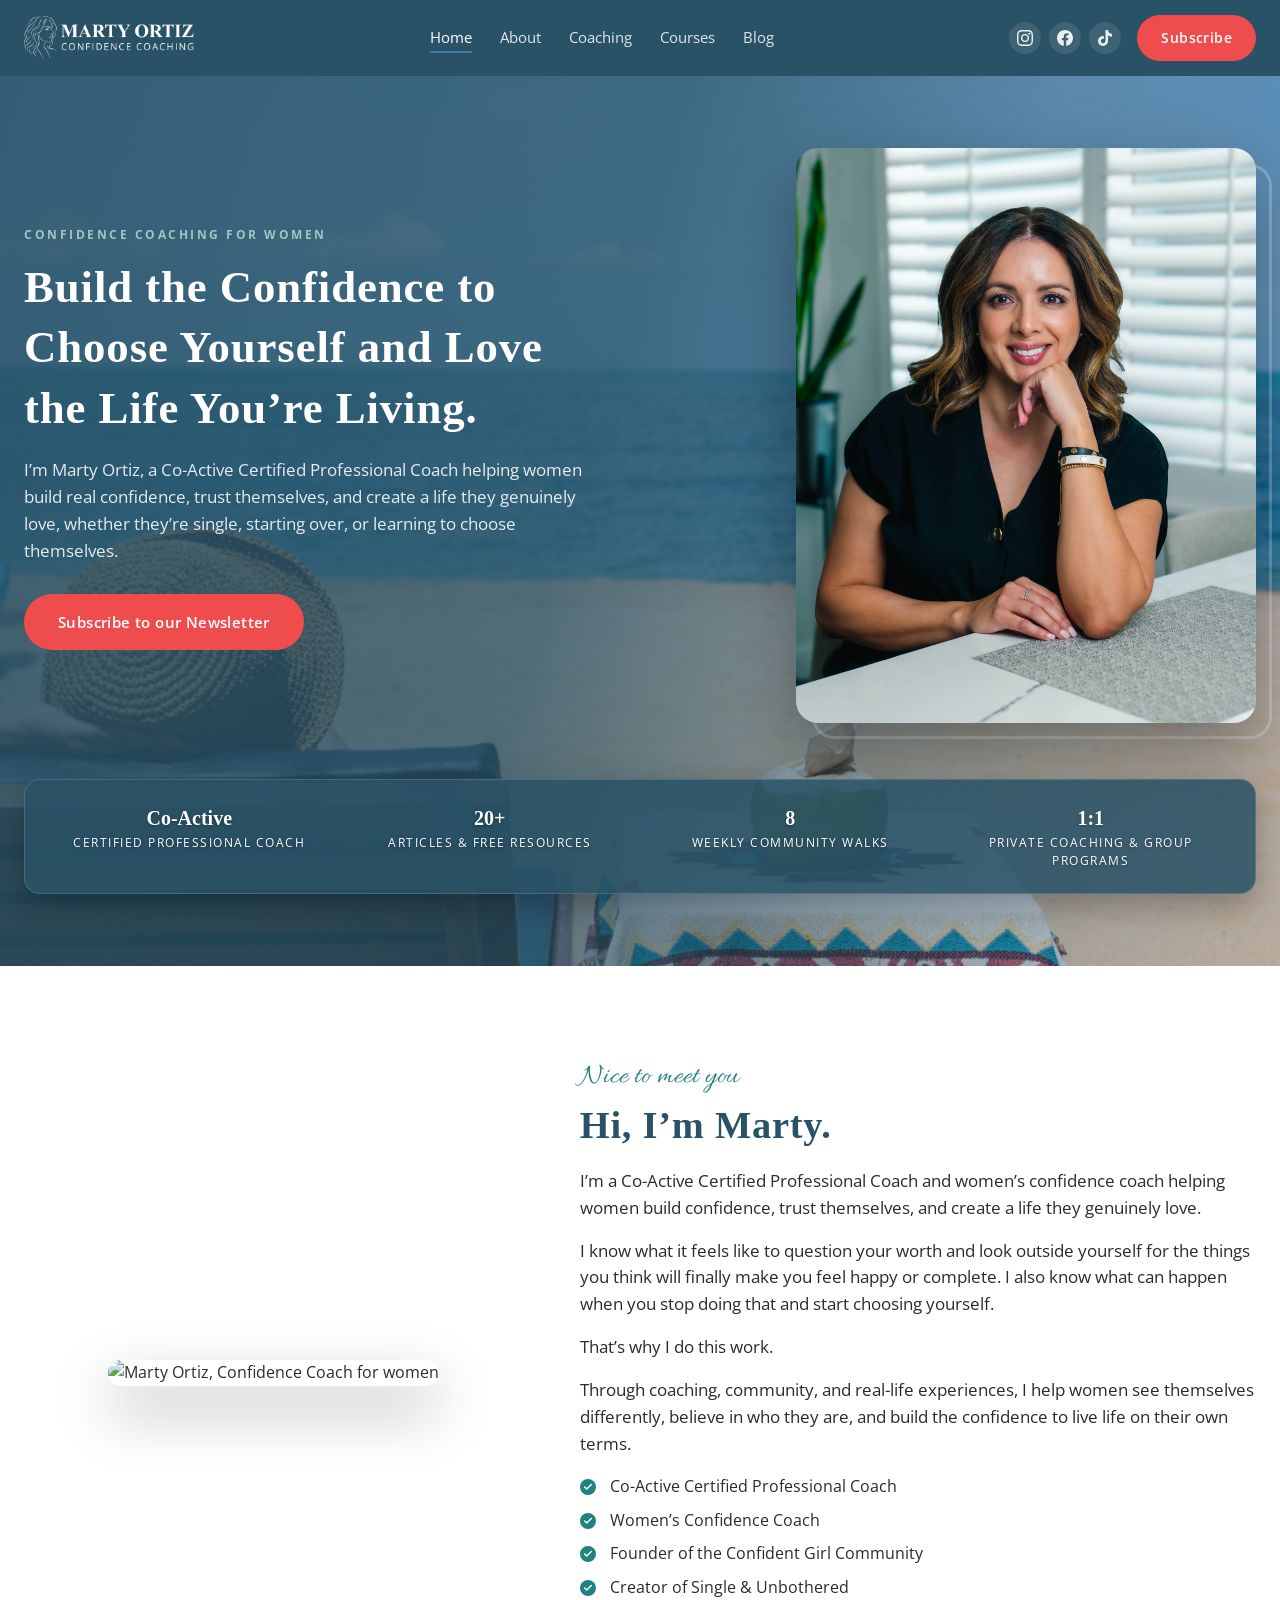
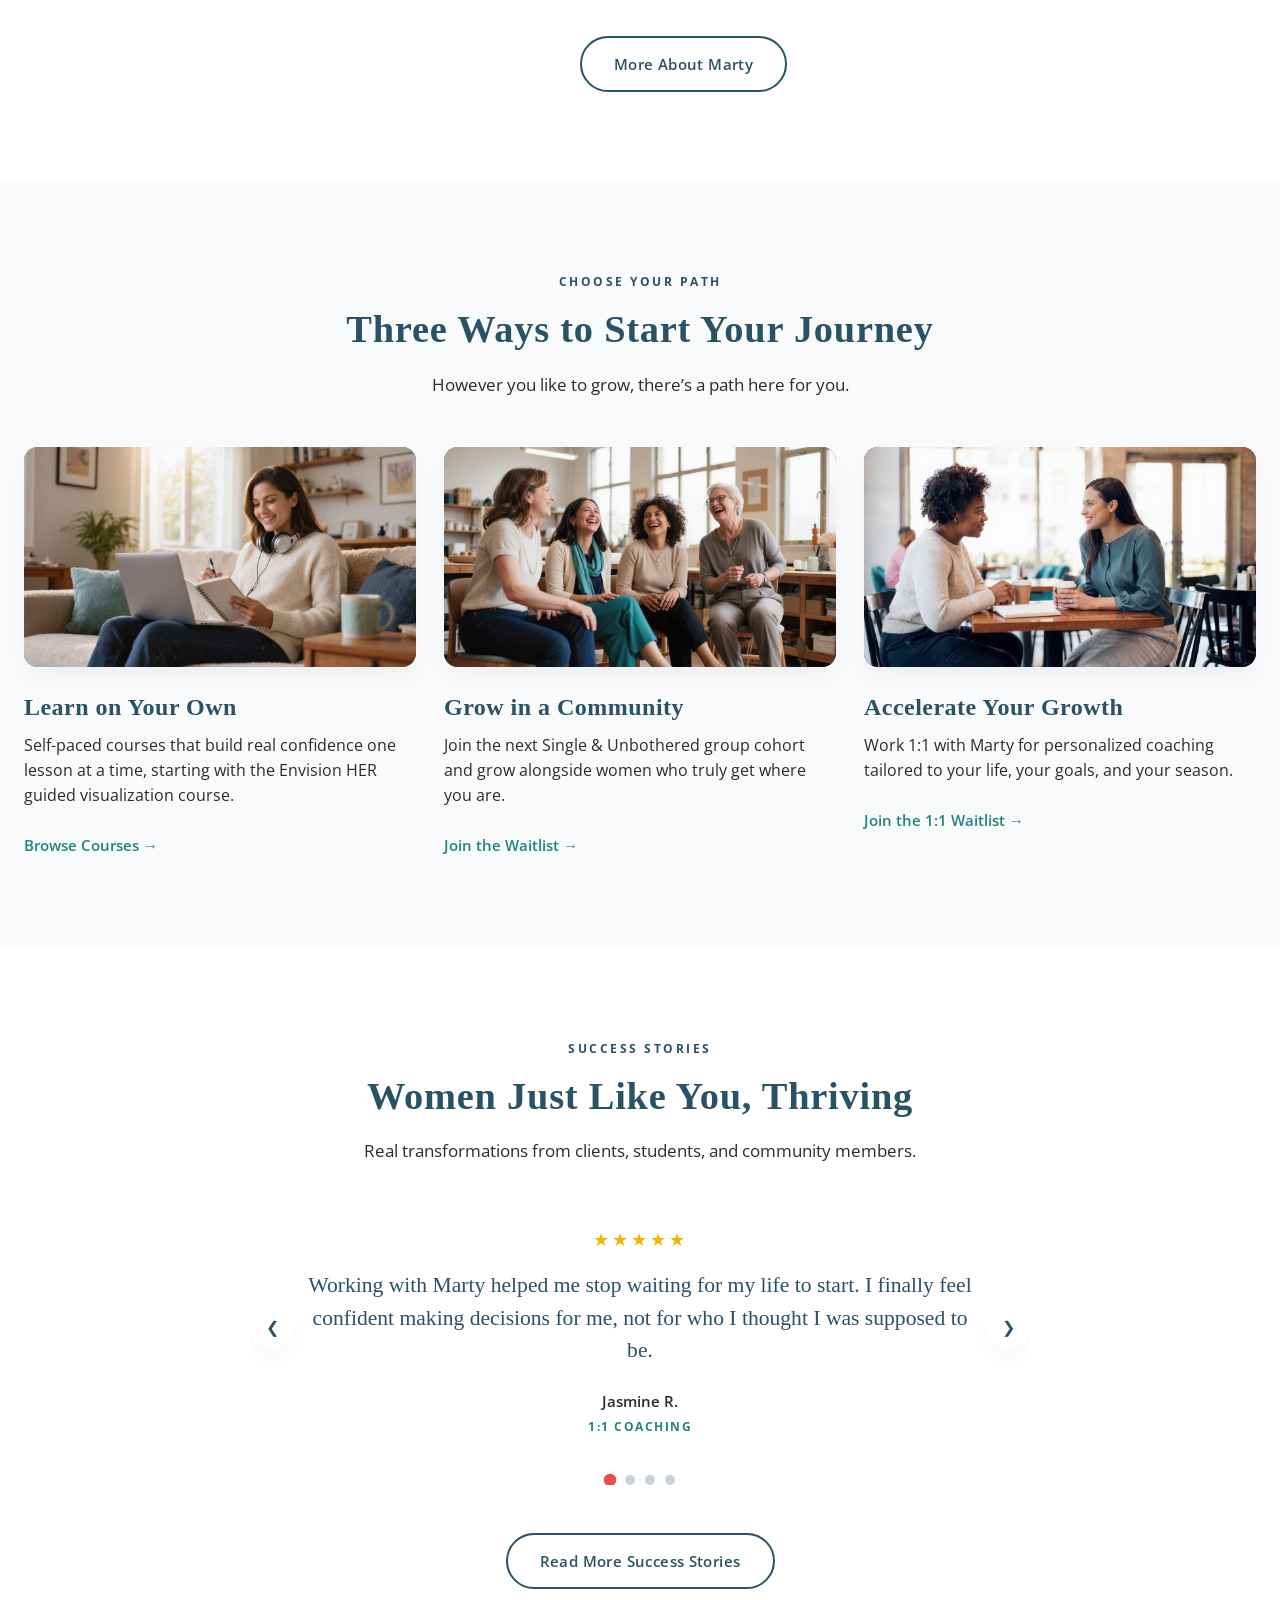
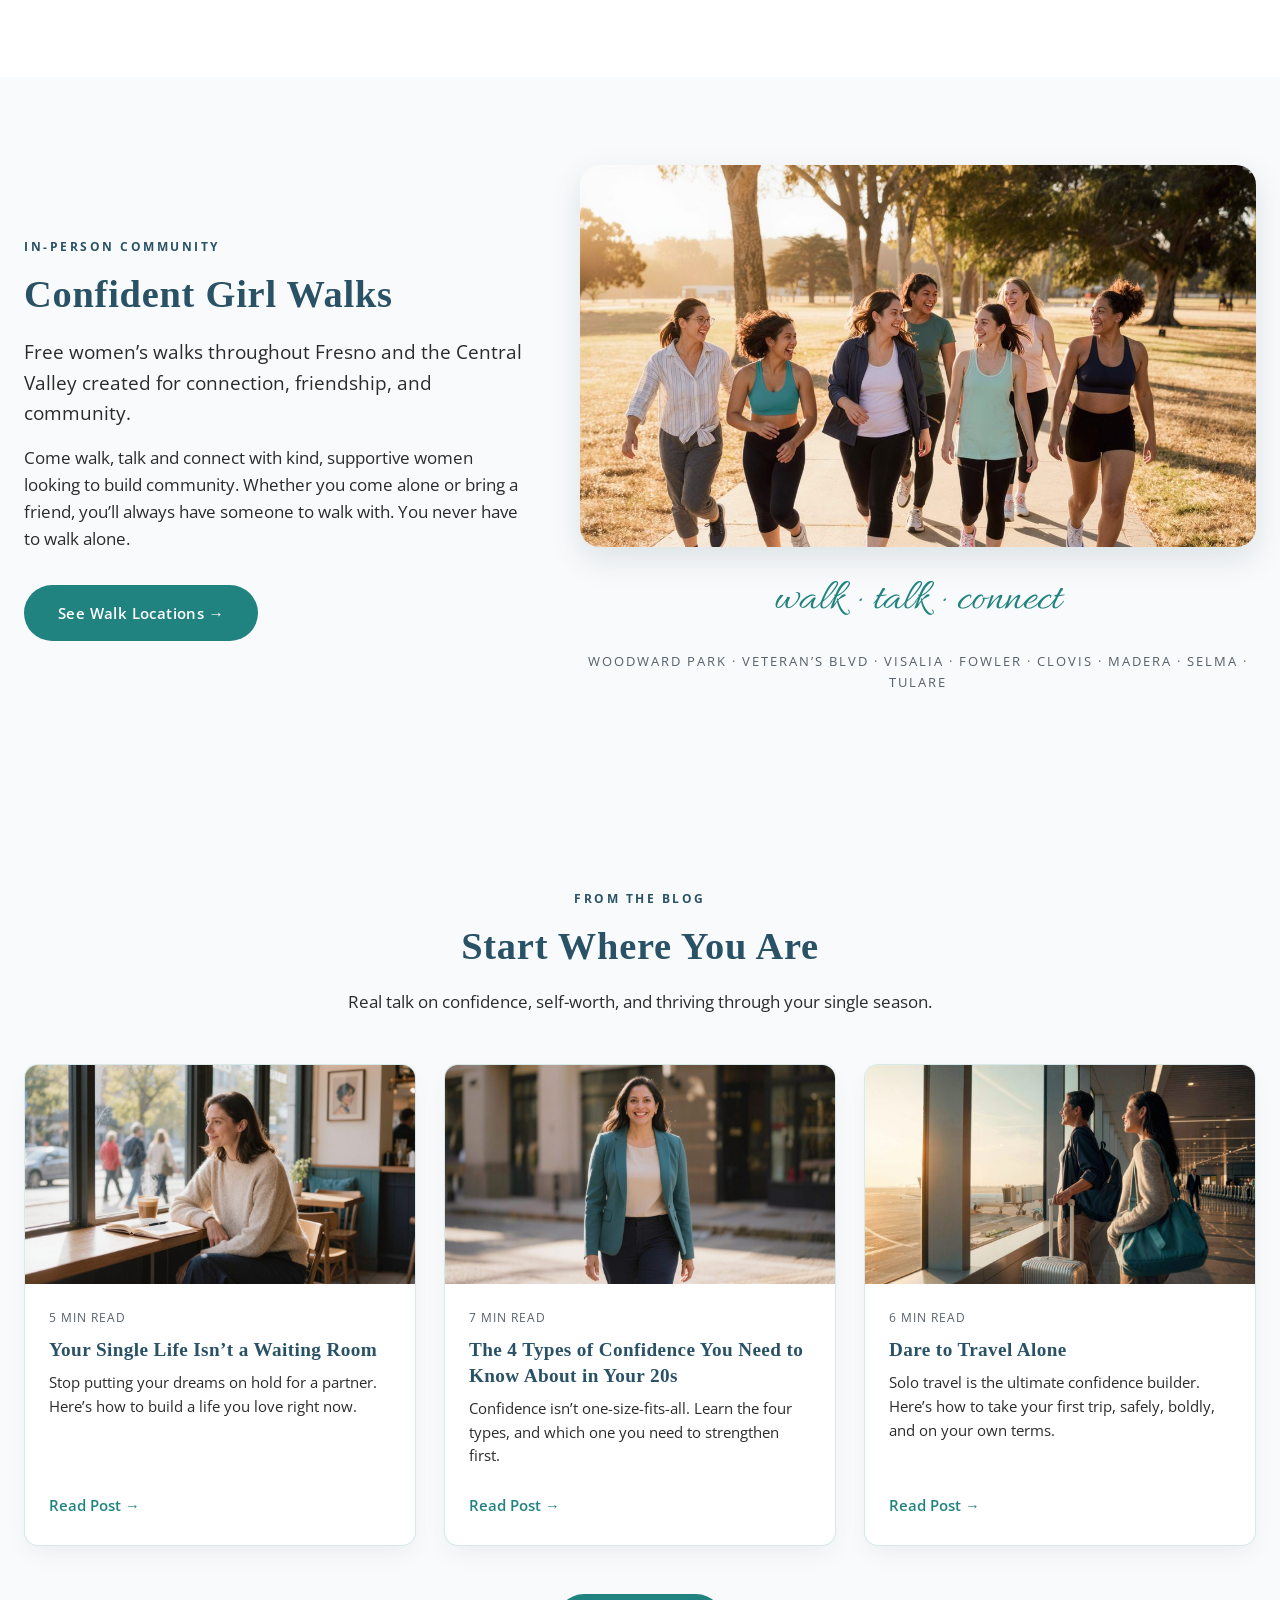
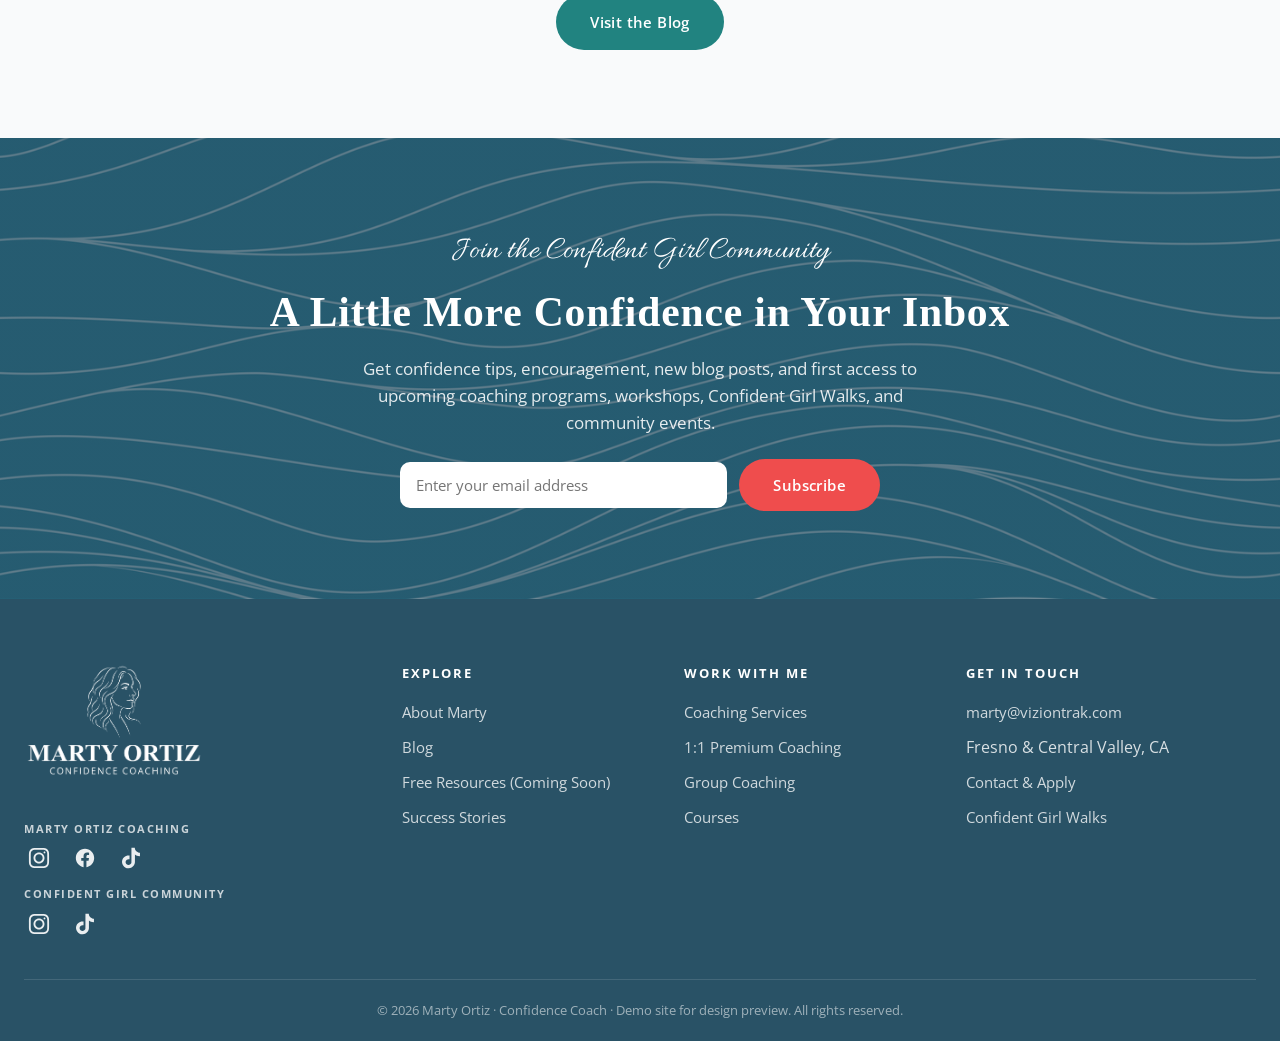
==== commit 8e180df0: "revision round two" ====
--- a/demo/index.html
+++ b/demo/index.html
@@ -1,4 +1,4 @@
-﻿<!DOCTYPE html>
+<!DOCTYPE html>
 <html lang="en">
 <head>
     <meta charset="UTF-8">
@@ -148,7 +148,7 @@
                         <div class="card-media"><img src="images/path-1on1-coaching.jpg" alt="A coach and client in a warm one-on-one conversation over coffee"></div>
                             <h3>Accelerate Your Growth</h3>
                         <p>Work 1:1 with Marty for personalized coaching tailored to your life, your goals, and your season.</p>
-                        <a href="coaching-1on1.html" class="card-link">Apply for 1:1 Coaching &rarr;</a>
+                        <a href="coaching-1on1.html" class="card-link">Join the 1:1 Waitlist &rarr;</a>
                     </div>
                 </div>
             </div>
@@ -209,14 +209,14 @@
                     <div>
                         <span class="eyebrow">In-Person Community</span>
                         <h2>Confident Girl Walks</h2>
-                        <p class="lead">Free monthly walks across Fresno &amp; the Central Valley, real friendships, fresh air, and confidence in motion.</p>
-                        <p>Five locations, zero pressure, and a growing sisterhood of women choosing growth together. All paces and all stories welcome.</p>
+                        <p class="lead">Free women&rsquo;s walks throughout Fresno and the Central Valley created for connection, friendship, and community.</p>
+                        <p>Come walk, talk and connect with kind, supportive women looking to build community. Whether you come alone or bring a friend, you&rsquo;ll always have someone to walk with. You never have to walk alone.</p>
                         <a href="confident-girl-walks.html" class="btn btn-secondary" style="margin-top:1rem;">See Walk Locations &rarr;</a>
                     </div>
                     <div class="text-center">
                         <img src="images/community-walk-group.jpg" alt="Women laughing and walking together at a Confident Girl Walk" style="width:100%; border-radius:20px; box-shadow:var(--shadow-md); display:block; margin-bottom:18px;">
-                        <span class="accent-script" style="font-size:2.8rem; color:var(--accent-teal);">walk &middot; talk &middot; grow</span>
-                        <p style="font-size:0.82rem; letter-spacing:2px; text-transform:uppercase; color:var(--text-light); margin-top:14px;">Woodward Park &middot; Veteran&rsquo;s Blvd &middot; Visalia &middot; Fowler &middot; Clovis</p>
+                        <span class="accent-script" style="font-size:2.8rem; color:var(--accent-teal);">walk &middot; talk &middot; connect</span>
+                        <p style="font-size:0.82rem; letter-spacing:2px; text-transform:uppercase; color:var(--text-light); margin-top:14px;">Woodward Park &middot; Veteran&rsquo;s Blvd &middot; Visalia &middot; Fowler &middot; Clovis &middot; Madera &middot; Selma &middot; Tulare</p>
                     </div>
                 </div>
             </div>
@@ -236,8 +236,8 @@
                         </div>
                         <div class="blog-body">
                             <div class="blog-meta">5 min read</div>
-                            <h3>Singleness Is Not Loneliness</h3>
-                            <p>Why is being single such a downer for some folks? Here&rsquo;s how to embrace a solo lifestyle and actually enjoy the perks it offers.</p>
+                            <h3>Your Single Life Isn&rsquo;t a Waiting Room</h3>
+                            <p>Stop putting your dreams on hold for a partner. Here&rsquo;s how to build a life you love right now.</p>
                             <a href="blog-post.html" class="card-link">Read Post &rarr;</a>
                         </div>
                     </article>
@@ -271,9 +271,9 @@
         <!-- ============ Newsletter signup ============ -->
         <section class="section bg-teal cta-final newsletter-banner text-center" id="newsletter">
             <div class="container">
-                <span class="accent-script">Your future self is waiting</span>
-                <h2>Ready to Feel at Home in Your Own Life?</h2>
-                <p>Get weekly confidence tips, fresh blog posts, and be the first to know about workshops and walk meetups, practical encouragement for building a life that feels like yours.</p>
+                <span class="accent-script">Join the Confident Girl Community</span>
+                <h2>A Little More Confidence in Your Inbox</h2>
+                <p>Get confidence tips, encouragement, new blog posts, and first access to upcoming coaching programs, workshops, Confident Girl Walks, and community events.</p>
                 <form class="optin-form newsletter-form" data-optin novalidate>
                     <input type="email" class="form-control" placeholder="Enter your email address" aria-label="Email address" required>
                     <button type="submit" class="btn btn-primary">Subscribe</button>
